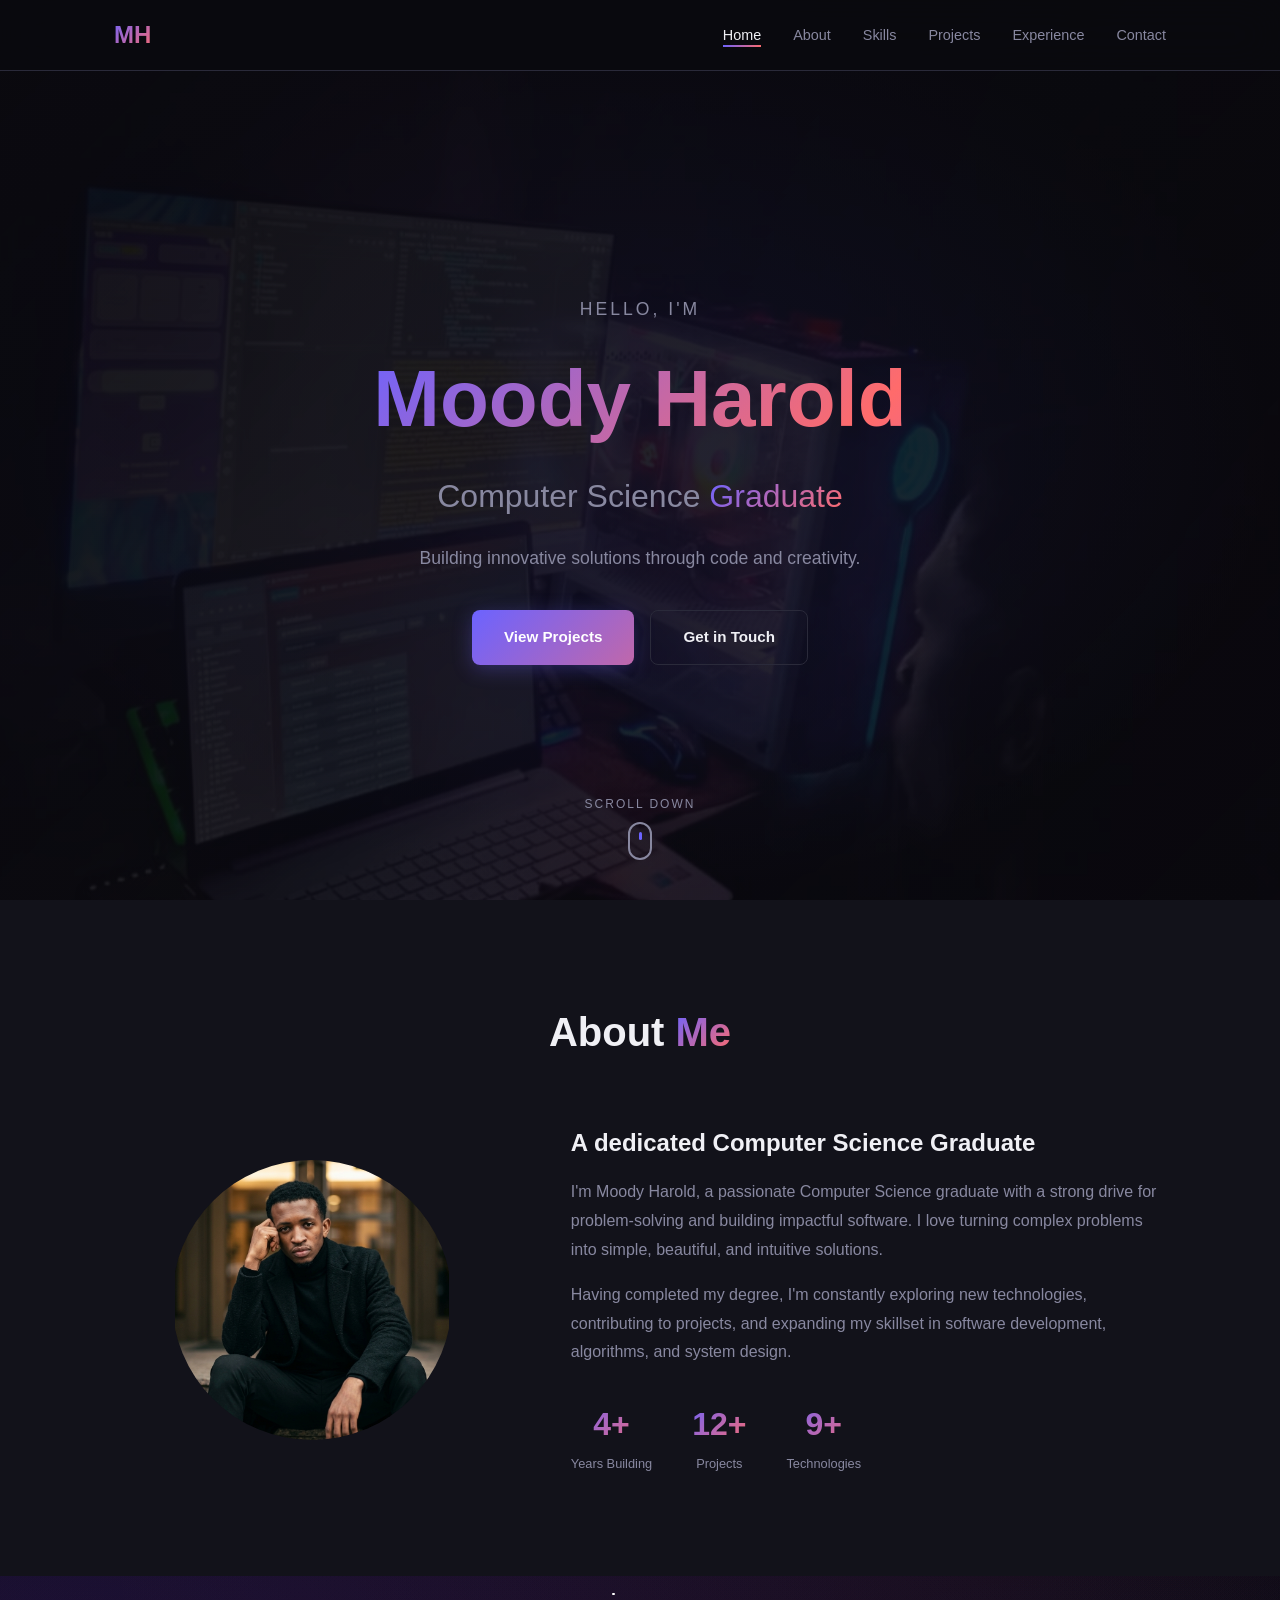
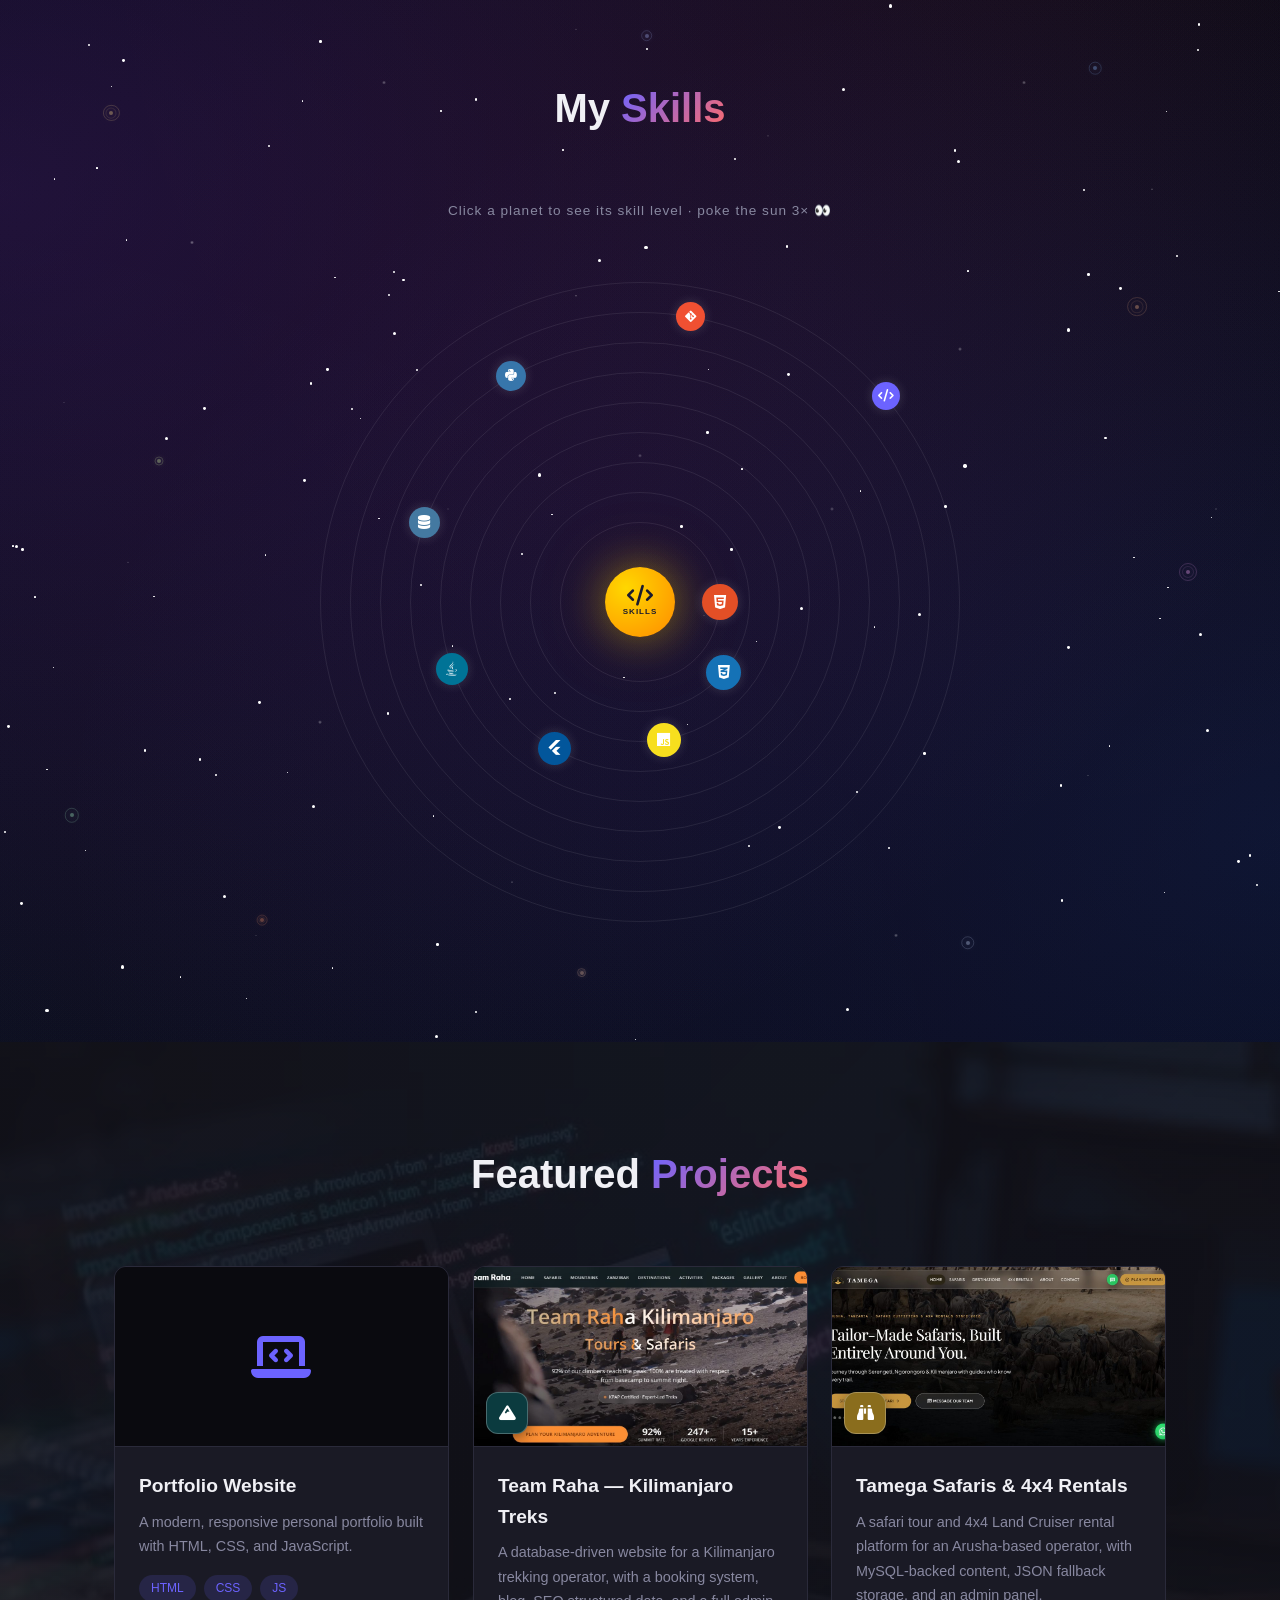
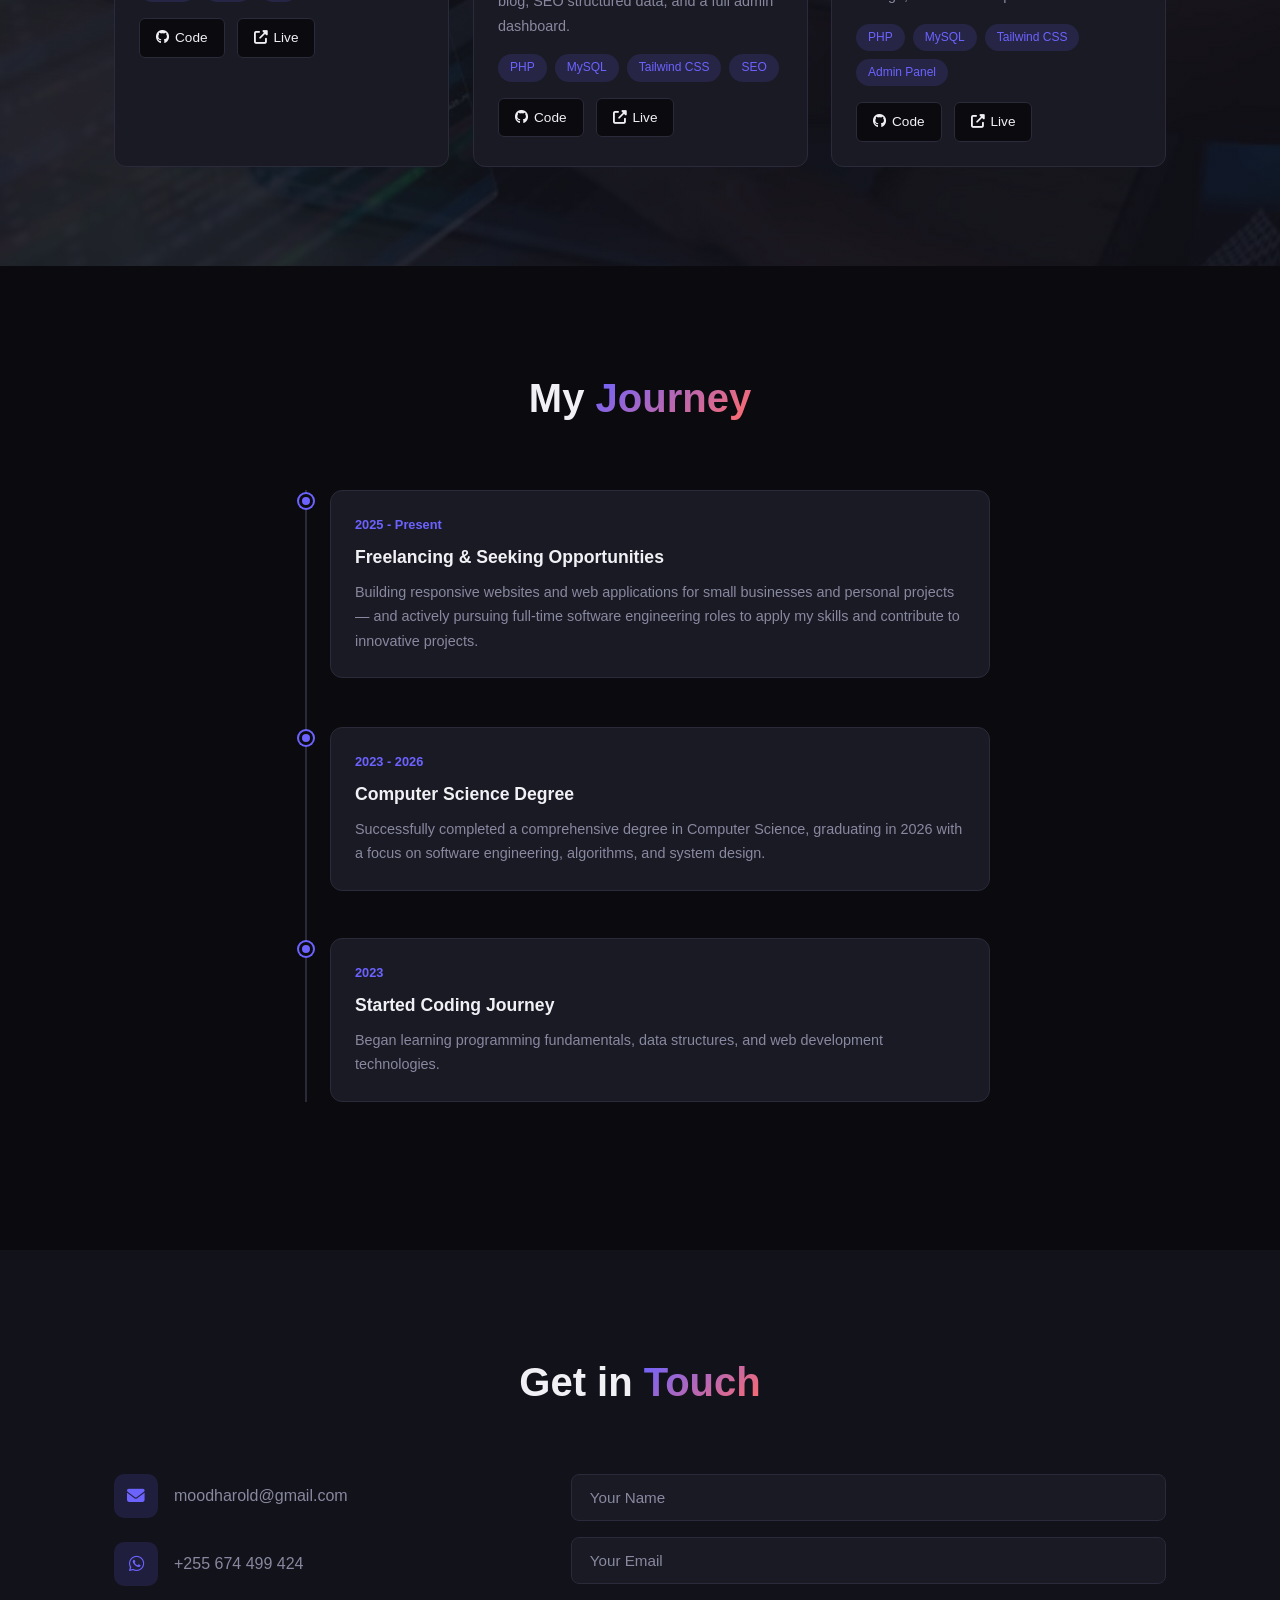
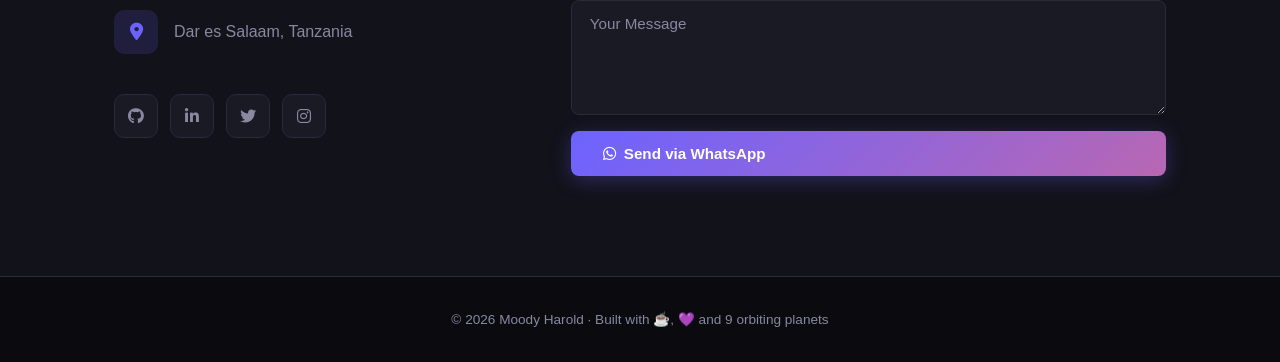
==== index.html @ 727063ff "Production hardening: 404 page, robots, sitemap, .nojekyll, head meta Adds a cosmic-themed 404 page " ====
<!DOCTYPE html>
<html lang="en">
<head>
  <meta charset="UTF-8">
  <meta name="viewport" content="width=device-width, initial-scale=1.0">
  <title>Moody Harold | Portfolio</title>
  <meta name="description" content="Portfolio of Moody Harold — Computer Science graduate building innovative solutions through code and creativity.">
  <link rel="canonical" href="https://moodyharold.github.io/my-portifolio-website/">
  <meta name="theme-color" content="#0a0a0f">
  <meta name="referrer" content="strict-origin-when-cross-origin">

  <!-- Open Graph / WhatsApp / LinkedIn / Telegram -->
  <meta property="og:type" content="website">
  <meta property="og:url" content="https://moodyharold.github.io/my-portifolio-website/">
  <meta property="og:title" content="Moody Harold | Portfolio">
  <meta property="og:description" content="Computer Science graduate building innovative solutions through code and creativity. Explore my projects, skills & journey.">
  <meta property="og:image" content="https://moodyharold.github.io/my-portifolio-website/og-image.jpg">
  <meta property="og:image:width" content="1200">
  <meta property="og:image:height" content="630">
  <meta property="og:image:alt" content="Moody Harold — Computer Science Graduate">

  <!-- Twitter / X -->
  <meta name="twitter:card" content="summary_large_image">
  <meta name="twitter:title" content="Moody Harold | Portfolio">
  <meta name="twitter:description" content="Computer Science graduate building innovative solutions through code and creativity.">
  <meta name="twitter:image" content="https://moodyharold.github.io/my-portifolio-website/og-image.jpg">

  <!-- Icons -->
  <link rel="icon" type="image/png" sizes="64x64" href="favicon.png">
  <link rel="apple-touch-icon" href="apple-touch-icon.png">

  <link rel="stylesheet" href="styles.css?v=5">
  <link rel="preconnect" href="https://cdnjs.cloudflare.com" crossorigin>
  <link rel="stylesheet" href="https://cdnjs.cloudflare.com/ajax/libs/font-awesome/6.5.0/css/all.min.css">
</head>
<body>

  <div class="scroll-progress" aria-hidden="true"></div>

  <nav class="navbar">
    <div class="nav-container">
      <a href="#hero" class="nav-logo">MH</a>
      <ul class="nav-links">
        <li><a href="#hero">Home</a></li>
        <li><a href="#about">About</a></li>
        <li><a href="#skills">Skills</a></li>
        <li><a href="#projects">Projects</a></li>
        <li><a href="#experience">Experience</a></li>
        <li><a href="#contact">Contact</a></li>
      </ul>
      <div class="hamburger">
        <span></span><span></span><span></span>
      </div>
    </div>
  </nav>

  <section id="hero">
    <div class="hero-bg" aria-hidden="true"></div>
    <div class="hero-content">
      <p class="hero-greeting">Hello, I'm</p>
      <h1 class="hero-name">Moody Harold</h1>
      <h2 class="hero-title">Computer Science <span class="highlight">Graduate</span></h2>
      <p class="hero-desc">Building innovative solutions through code and creativity.</p>
      <div class="hero-buttons">
        <a href="#projects" class="btn btn-primary">View Projects</a>
        <a href="#contact" class="btn btn-outline">Get in Touch</a>
      </div>
    </div>
    <div class="scroll-indicator">
      <span>Scroll Down</span>
      <div class="mouse"><div class="wheel"></div></div>
    </div>
  </section>

  <section id="about">
    <div class="container">
      <h2 class="section-title">About <span class="highlight">Me</span></h2>
      <div class="about-content reveal">
        <div class="about-image">
          <div class="image-placeholder" style="background: url('1777021619877.png') center center / cover no-repeat;">
          </div>
        </div>
        <div class="about-text">
          <h3>A dedicated Computer Science Graduate</h3>
          <p>I'm Moody Harold, a passionate Computer Science graduate with a strong drive for problem-solving and building impactful software. I love turning complex problems into simple, beautiful, and intuitive solutions.</p>
          <p>Having completed my degree, I'm constantly exploring new technologies, contributing to projects, and expanding my skillset in software development, algorithms, and system design.</p>
          <div class="about-stats">
            <div class="stat">
              <span class="stat-number" data-target="4">0</span>
              <span class="stat-label">Years Building</span>
            </div>
            <div class="stat">
              <span class="stat-number" data-target="12">0</span>
              <span class="stat-label">Projects</span>
            </div>
            <div class="stat">
              <span class="stat-number" data-target="9">0</span>
              <span class="stat-label">Technologies</span>
            </div>
          </div>
        </div>
      </div>
    </div>
  </section>

  <section id="skills">
    <div class="container">
      <h2 class="section-title">My <span class="highlight">Skills</span></h2>
      <p class="skills-hint">Click a planet to see its skill level · poke the sun 3&times; 👀</p>
      <div class="solar-system" id="solarSystem">
        <div class="sun">
          <i class="fas fa-code"></i>
          <span>Skills</span>
        </div>

        <div class="orbit-ring" style="--r:80px"></div>
        <div class="orbit-ring" style="--r:110px"></div>
        <div class="orbit-ring" style="--r:140px"></div>
        <div class="orbit-ring" style="--r:170px"></div>
        <div class="orbit-ring" style="--r:200px"></div>
        <div class="orbit-ring" style="--r:230px"></div>
        <div class="orbit-ring" style="--r:260px"></div>
        <div class="orbit-ring" style="--r:290px"></div>
        <div class="orbit-ring" style="--r:320px"></div>
      </div>
    </div>
  </section>

  <div class="skill-popup-overlay" id="skillPopup">
    <div class="skill-popup-card">
      <button class="popup-close">&times;</button>
      <div class="popup-icon-wrapper">
        <i class="popup-icon" id="popupIcon"></i>
      </div>
      <h3 class="popup-title" id="popupTitle">Skill</h3>
      <div class="popup-bar-container">
        <div class="popup-bar-bg">
          <div class="popup-bar-fill" id="popupBarFill"></div>
        </div>
        <span class="popup-level" id="popupLevel">0%</span>
      </div>
      <p class="popup-desc" id="popupDesc"></p>
    </div>
  </div>

  <section id="projects">
    <div class="container">
      <h2 class="section-title">Featured <span class="highlight">Projects</span></h2>
      <div class="projects-grid">
        <div class="project-card reveal" style="--d:0s">
          <div class="project-image"><i class="fas fa-laptop-code"></i></div>
          <div class="project-info">
            <h3>Portfolio Website</h3>
            <p>A modern, responsive personal portfolio built with HTML, CSS, and JavaScript.</p>
            <div class="project-tags">
              <span>HTML</span><span>CSS</span><span>JS</span>
            </div>
            <div class="project-links">
              <a href="https://github.com/MoodyHarold/my-portifolio-website" target="_blank" rel="noopener noreferrer" class="btn-small"><i class="fab fa-github"></i> Code</a>
              <a href="https://moodyharold.github.io/my-portifolio-website/" target="_blank" rel="noopener noreferrer" class="btn-small"><i class="fas fa-external-link-alt"></i> Live</a>
            </div>
          </div>
        </div>
        <div class="project-card reveal" style="--d:.12s">
          <div class="project-image has-screenshot" style="background-image:url('teamraha-screenshot.jpg')">
            <span class="shot-badge" style="background:#0b3b3f"><i class="fas fa-mountain"></i></span>
          </div>
          <div class="project-info">
            <h3>Team Raha — Kilimanjaro Treks</h3>
            <p>A database-driven website for a Kilimanjaro trekking operator, with a booking system, blog, SEO structured data, and a full admin dashboard.</p>
            <div class="project-tags">
              <span>PHP</span><span>MySQL</span><span>Tailwind CSS</span><span>SEO</span>
            </div>
            <div class="project-links">
              <a href="#" class="btn-small ongoing-link"><i class="fab fa-github"></i> Code</a>
              <a href="#" class="btn-small ongoing-link"><i class="fas fa-external-link-alt"></i> Live</a>
            </div>
          </div>
        </div>
        <div class="project-card reveal" style="--d:.24s">
          <div class="project-image has-screenshot" style="background-image:url('tamega-screenshot.jpg')">
            <span class="shot-badge" style="background:#8a6d1d"><i class="fas fa-binoculars"></i></span>
          </div>
          <div class="project-info">
            <h3>Tamega Safaris &amp; 4x4 Rentals</h3>
            <p>A safari tour and 4x4 Land Cruiser rental platform for an Arusha-based operator, with MySQL-backed content, JSON fallback storage, and an admin panel.</p>
            <div class="project-tags">
              <span>PHP</span><span>MySQL</span><span>Tailwind CSS</span><span>Admin Panel</span>
            </div>
            <div class="project-links">
              <a href="#" class="btn-small ongoing-link"><i class="fab fa-github"></i> Code</a>
              <a href="#" class="btn-small ongoing-link"><i class="fas fa-external-link-alt"></i> Live</a>
            </div>
          </div>
        </div>
      </div>
    </div>
  </section>

  <section id="experience">
    <div class="container">
      <h2 class="section-title">My <span class="highlight">Journey</span></h2>
      <div class="timeline">
        <div class="timeline-item reveal" style="--d:0s">
          <div class="timeline-dot"></div>
          <div class="timeline-content">
            <span class="timeline-date">2025 - Present</span>
            <h3>Freelancing &amp; Seeking Opportunities</h3>
            <p>Building responsive websites and web applications for small businesses and personal projects — and actively pursuing full-time software engineering roles to apply my skills and contribute to innovative projects.</p>
          </div>
        </div>
        <div class="timeline-item reveal" style="--d:.15s">
          <div class="timeline-dot"></div>
          <div class="timeline-content">
            <span class="timeline-date">2023 - 2026</span>
            <h3>Computer Science Degree</h3>
            <p>Successfully completed a comprehensive degree in Computer Science, graduating in 2026 with a focus on software engineering, algorithms, and system design.</p>
          </div>
        </div>
        <div class="timeline-item reveal" style="--d:.3s">
          <div class="timeline-dot"></div>
          <div class="timeline-content">
            <span class="timeline-date">2023</span>
            <h3>Started Coding Journey</h3>
            <p>Began learning programming fundamentals, data structures, and web development technologies.</p>
          </div>
        </div>
      </div>
    </div>
  </section>

  <section id="contact">
    <div class="container">
      <h2 class="section-title">Get in <span class="highlight">Touch</span></h2>
      <div class="contact-content reveal">
        <div class="contact-info">
          <div class="contact-item">
            <i class="fas fa-envelope"></i>
            <p>moodharold@gmail.com</p>
          </div>
          <a class="contact-item contact-link" href="https://wa.me/255674499424" target="_blank" rel="noopener noreferrer">
            <i class="fab fa-whatsapp"></i>
            <p>+255 674 499 424</p>
          </a>
          <div class="contact-item">
            <i class="fas fa-map-marker-alt"></i>
            <p>Dar es Salaam, Tanzania</p>
          </div>
          <div class="social-links">
            <a href="https://github.com/MoodyHarold" target="_blank" rel="noopener noreferrer" class="social-link" aria-label="GitHub"><i class="fab fa-github"></i></a>
            <a href="#" class="social-link coming-soon" aria-label="LinkedIn (coming soon)"><i class="fab fa-linkedin-in"></i></a>
            <a href="#" class="social-link coming-soon" aria-label="Twitter (coming soon)"><i class="fab fa-twitter"></i></a>
            <a href="#" class="social-link coming-soon" aria-label="Instagram (coming soon)"><i class="fab fa-instagram"></i></a>
          </div>
        </div>
        <form class="contact-form" id="contactForm">
          <input type="text" id="cfName" placeholder="Your Name" required>
          <input type="email" id="cfEmail" placeholder="Your Email" required>
          <textarea rows="5" id="cfMessage" placeholder="Your Message" required></textarea>
          <button type="submit" class="btn btn-primary"><i class="fab fa-whatsapp"></i> Send via WhatsApp</button>
        </form>
      </div>
    </div>
  </section>

  <footer>
    <p>&copy; 2026 Moody Harold · Built with ☕, 💜 and 9 orbiting planets</p>
  </footer>

  <button class="rocket-top" id="rocketTop" aria-label="Back to top">🚀</button>
  <div class="toast" id="toast" role="status" aria-live="polite"></div>

  <script src="script.js?v=5"></script>
</body>
</html>
---- styles.css ----
/* ============================================================
   Moody Harold — Portfolio
   Dark cosmic theme · fluid solar system · staggered reveals
   ============================================================ */

* {
  margin: 0;
  padding: 0;
  box-sizing: border-box;
}

html {
  scroll-behavior: smooth;
}

:root {
  --bg-primary: #0a0a0f;
  --bg-secondary: #12121a;
  --bg-card: #1a1a25;
  --text-primary: #f0f0f5;
  --text-secondary: #8888a0;
  --accent: #6c63ff;
  --accent-hover: #5a52e0;
  --accent-glow: rgba(108, 99, 255, 0.15);
  --border: #2a2a3a;
  --gradient-1: linear-gradient(135deg, #6c63ff, #ff6b6b);
  --gradient-2: linear-gradient(135deg, #6c63ff, #a855f7);
  --ease-spring: cubic-bezier(0.34, 1.56, 0.64, 1);
  --ease-out: cubic-bezier(0.16, 1, 0.3, 1);
}

body {
  font-family: -apple-system, BlinkMacSystemFont, 'Segoe UI', Roboto, Oxygen, sans-serif;
  background: var(--bg-primary);
  color: var(--text-primary);
  line-height: 1.6;
  overflow-x: hidden;
}

.container {
  max-width: 1100px;
  margin: 0 auto;
  padding: 0 24px;
}

/* ---------- Scroll progress bar ---------- */
.scroll-progress {
  position: fixed;
  top: 0;
  left: 0;
  height: 3px;
  width: 100%;
  background: var(--gradient-1);
  transform-origin: 0 50%;
  transform: scaleX(0);
  z-index: 1100;
  pointer-events: none;
}

/* ---------- Selection ---------- */
::selection {
  background: var(--accent);
  color: #fff;
}

/* ---------- Scrollbar ---------- */
::-webkit-scrollbar {
  width: 10px;
}
::-webkit-scrollbar-track {
  background: var(--bg-primary);
}
::-webkit-scrollbar-thumb {
  background: var(--border);
  border-radius: 5px;
}
::-webkit-scrollbar-thumb:hover {
  background: var(--accent);
}

/* ---------- Navbar ---------- */
.navbar {
  position: fixed;
  top: 0;
  width: 100%;
  z-index: 1000;
  background: rgba(10, 10, 15, 0.85);
  backdrop-filter: blur(20px);
  -webkit-backdrop-filter: blur(20px);
  border-bottom: 1px solid var(--border);
  transition: transform 0.3s ease;
}

.navbar.hidden {
  transform: translateY(-100%);
}

.nav-container {
  max-width: 1100px;
  margin: 0 auto;
  padding: 16px 24px;
  display: flex;
  justify-content: space-between;
  align-items: center;
}

.nav-logo {
  font-size: 1.5rem;
  font-weight: 800;
  background: var(--gradient-1);
  -webkit-background-clip: text;
  background-clip: text;
  -webkit-text-fill-color: transparent;
  text-decoration: none;
  transition: transform 0.3s var(--ease-spring);
}

.nav-logo:hover {
  transform: rotate(-6deg) scale(1.1);
}

.nav-links {
  display: flex;
  list-style: none;
  gap: 32px;
}

.nav-links a {
  text-decoration: none;
  color: var(--text-secondary);
  font-size: 0.9rem;
  font-weight: 500;
  transition: color 0.3s;
  position: relative;
}

.nav-links a::after {
  content: '';
  position: absolute;
  bottom: -4px;
  left: 0;
  width: 0;
  height: 2px;
  background: var(--gradient-1);
  transition: width 0.3s var(--ease-out);
}

.nav-links a:hover,
.nav-links a.active {
  color: var(--text-primary);
}

.nav-links a:hover::after,
.nav-links a.active::after {
  width: 100%;
}

.hamburger {
  display: none;
  flex-direction: column;
  gap: 5px;
  cursor: pointer;
  padding: 4px;
}

.hamburger span {
  width: 24px;
  height: 2px;
  background: var(--text-primary);
  transition: all 0.3s;
}

.hamburger.active span:nth-child(1) {
  transform: rotate(45deg) translate(5px, 5px);
}

.hamburger.active span:nth-child(2) {
  opacity: 0;
}

.hamburger.active span:nth-child(3) {
  transform: rotate(-45deg) translate(5px, -5px);
}

/* ---------- Hero ---------- */
#hero {
  min-height: 100vh;
  display: flex;
  flex-direction: column;
  justify-content: center;
  align-items: center;
  text-align: center;
  padding: 120px 24px 60px;
  position: relative;
  overflow: hidden;
}

.hero-bg {
  position: absolute;
  inset: 0;
  background: url('IMG-20260719-WA0000.jpg') center center / cover no-repeat;
  opacity: 0.25;
  z-index: 0;
  will-change: transform;
}

#hero::before {
  content: '';
  position: absolute;
  inset: 0;
  background:
    linear-gradient(135deg, rgba(10, 10, 15, 0.85), rgba(10, 10, 15, 0.4)),
    radial-gradient(ellipse at center, var(--accent-glow) 0%, transparent 70%);
  z-index: 1;
}

.hero-content {
  position: relative;
  z-index: 2;
}

.hero-greeting {
  font-size: 1.1rem;
  color: var(--text-secondary);
  margin-bottom: 12px;
  letter-spacing: 3px;
  text-transform: uppercase;
  animation: fadeInUp 0.8s var(--ease-out) both;
}

.hero-name {
  font-size: clamp(2.5rem, 7vw, 5rem);
  font-weight: 800;
  margin-bottom: 8px;
  background: linear-gradient(135deg, #6c63ff, #ff6b6b, #a855f7, #6c63ff);
  background-size: 300% 100%;
  -webkit-background-clip: text;
  background-clip: text;
  -webkit-text-fill-color: transparent;
  animation:
    fadeInUp 0.8s var(--ease-out) 0.1s both,
    gradientShift 6s ease-in-out infinite;
}

.hero-title {
  font-size: clamp(1.2rem, 3vw, 2rem);
  font-weight: 400;
  color: var(--text-secondary);
  margin-bottom: 20px;
  animation: fadeInUp 0.8s var(--ease-out) 0.2s both;
}

.highlight {
  background: var(--gradient-1);
  -webkit-background-clip: text;
  background-clip: text;
  -webkit-text-fill-color: transparent;
}

.hero-desc {
  font-size: 1.1rem;
  color: var(--text-secondary);
  max-width: 500px;
  margin: 0 auto 36px;
  line-height: 1.8;
  animation: fadeInUp 0.8s var(--ease-out) 0.3s both;
}

.hero-buttons {
  display: flex;
  gap: 16px;
  justify-content: center;
  flex-wrap: wrap;
  animation: fadeInUp 0.8s var(--ease-out) 0.4s both;
}

.btn {
  padding: 14px 32px;
  border-radius: 8px;
  text-decoration: none;
  font-weight: 600;
  font-size: 0.95rem;
  transition: all 0.3s var(--ease-out);
  cursor: pointer;
  border: none;
  display: inline-flex;
  align-items: center;
  gap: 8px;
}

.btn-primary {
  background: var(--gradient-1);
  background-size: 200% 100%;
  color: #fff;
  box-shadow: 0 4px 20px rgba(108, 99, 255, 0.3);
}

.btn-primary:hover {
  transform: translateY(-2px) scale(1.03);
  box-shadow: 0 8px 30px rgba(108, 99, 255, 0.45);
  background-position: 100% 0;
}

.btn-outline {
  background: transparent;
  color: var(--text-primary);
  border: 1px solid var(--border);
}

.btn-outline:hover {
  border-color: var(--accent);
  background: var(--accent-glow);
  transform: translateY(-2px) scale(1.03);
}

.btn-primary:active,
.btn-outline:active {
  transform: translateY(0) scale(0.97);
}

.scroll-indicator {
  position: absolute;
  bottom: 40px;
  display: flex;
  flex-direction: column;
  align-items: center;
  gap: 8px;
  color: var(--text-secondary);
  font-size: 0.75rem;
  letter-spacing: 2px;
  text-transform: uppercase;
  z-index: 2;
  animation: fadeInUp 0.8s var(--ease-out) 0.6s both;
}

.mouse {
  width: 24px;
  height: 38px;
  border: 2px solid var(--text-secondary);
  border-radius: 12px;
  display: flex;
  justify-content: center;
}

.wheel {
  width: 3px;
  height: 8px;
  background: var(--accent);
  border-radius: 2px;
  margin-top: 8px;
  animation: scrollWheel 1.5s ease-in-out infinite;
}

@keyframes scrollWheel {
  0% { transform: translateY(0); opacity: 1; }
  100% { transform: translateY(12px); opacity: 0; }
}

/* ---------- Section titles ---------- */
.section-title {
  font-size: clamp(1.8rem, 4vw, 2.5rem);
  text-align: center;
  margin-bottom: 60px;
  font-weight: 700;
}

/* ---------- Reveal system ---------- */
.reveal {
  opacity: 0;
  transform: translateY(40px);
  transition:
    opacity 0.7s var(--ease-out),
    transform 0.7s var(--ease-out);
  transition-delay: var(--d, 0s);
  will-change: opacity, transform;
}

.reveal.visible {
  opacity: 1;
  transform: translateY(0);
}

/* ---------- About ---------- */
#about {
  padding: 100px 0;
  background: var(--bg-secondary);
  position: relative;
  overflow: hidden;
}

.about-content {
  display: grid;
  grid-template-columns: 1fr 1.5fr;
  gap: 60px;
  align-items: center;
}

.about-image {
  display: flex;
  justify-content: center;
}

.image-placeholder {
  width: 280px;
  height: 280px;
  border-radius: 50%;
  border: 3px solid transparent;
  background:
    linear-gradient(var(--bg-secondary), var(--bg-secondary)) padding-box,
    var(--gradient-1) border-box;
  display: flex;
  align-items: center;
  justify-content: center;
  font-size: 4rem;
  color: var(--accent);
  position: relative;
  overflow: hidden;
  transition: transform 0.4s var(--ease-spring), box-shadow 0.4s;
  animation: floaty 5s ease-in-out infinite;
}

.image-placeholder:hover {
  transform: scale(1.05) rotate(2deg);
  box-shadow: 0 0 50px rgba(108, 99, 255, 0.3);
}

.image-placeholder::before {
  content: '';
  position: absolute;
  inset: -3px;
  border-radius: 50%;
  background: var(--gradient-1);
  z-index: -1;
  opacity: 0.5;
}

@keyframes floaty {
  0%, 100% { transform: translateY(0); }
  50% { transform: translateY(-10px); }
}

.about-text h3 {
  font-size: 1.5rem;
  margin-bottom: 16px;
}

.about-text p {
  color: var(--text-secondary);
  margin-bottom: 16px;
  line-height: 1.8;
}

.about-stats {
  display: flex;
  gap: 40px;
  margin-top: 32px;
}

.stat {
  text-align: center;
  cursor: default;
  transition: transform 0.3s var(--ease-spring);
}

.stat:hover {
  transform: scale(1.12);
}

.stat-number {
  font-size: 2rem;
  font-weight: 800;
  background: var(--gradient-1);
  -webkit-background-clip: text;
  background-clip: text;
  -webkit-text-fill-color: transparent;
  display: block;
}

.stat-label {
  font-size: 0.8rem;
  color: var(--text-secondary);
  margin-top: 4px;
}

/* ---------- Skills / solar system ---------- */
#skills {
  padding: 100px 0;
  overflow: hidden;
  position: relative;
}

#skills::before {
  content: '';
  position: absolute;
  inset: -50%;
  background:
    radial-gradient(ellipse at 25% 35%, rgba(120, 60, 200, 0.2) 0%, transparent 50%),
    radial-gradient(ellipse at 75% 65%, rgba(40, 100, 220, 0.15) 0%, transparent 45%),
    radial-gradient(ellipse at 50% 50%, rgba(180, 50, 150, 0.08) 0%, transparent 55%),
    radial-gradient(ellipse at 65% 20%, rgba(200, 100, 50, 0.06) 0%, transparent 40%),
    radial-gradient(ellipse at 15% 80%, rgba(60, 180, 200, 0.06) 0%, transparent 40%),
    radial-gradient(ellipse at 50% 50%, rgba(5, 5, 15, 1) 0%, rgba(10, 10, 25, 1) 100%);
  z-index: 0;
  animation: galaxyDrift 40s ease-in-out infinite alternate;
}

@keyframes galaxyDrift {
  0% { transform: translate(0, 0) rotate(0deg); }
  100% { transform: translate(5%, 3%) rotate(3deg); }
}

#skills::after {
  content: '';
  position: absolute;
  inset: 0;
  background:
    radial-gradient(2px 2px at 15% 25%, rgba(255,255,255,0.6), transparent),
    radial-gradient(2px 2px at 30% 10%, rgba(255,255,255,0.5), transparent),
    radial-gradient(1px 1px at 45% 30%, rgba(255,255,255,0.7), transparent),
    radial-gradient(1px 1px at 60% 15%, rgba(255,255,255,0.4), transparent),
    radial-gradient(2px 2px at 75% 35%, rgba(255,255,255,0.5), transparent),
    radial-gradient(1px 1px at 90% 20%, rgba(255,255,255,0.6), transparent),
    radial-gradient(1px 1px at 10% 55%, rgba(255,255,255,0.4), transparent),
    radial-gradient(2px 2px at 25% 70%, rgba(255,255,255,0.5), transparent),
    radial-gradient(1px 1px at 40% 85%, rgba(255,255,255,0.6), transparent),
    radial-gradient(1px 1px at 55% 60%, rgba(255,255,255,0.3), transparent),
    radial-gradient(2px 2px at 70% 90%, rgba(255,255,255,0.5), transparent),
    radial-gradient(1px 1px at 85% 75%, rgba(255,255,255,0.4), transparent),
    radial-gradient(1px 1px at 5% 40%, rgba(255,255,255,0.3), transparent),
    radial-gradient(2px 2px at 50% 45%, rgba(255,255,255,0.4), transparent),
    radial-gradient(1px 1px at 95% 50%, rgba(255,255,255,0.5), transparent),
    radial-gradient(1px 1px at 35% 50%, rgba(255,255,255,0.3), transparent),
    radial-gradient(2px 2px at 65% 50%, rgba(255,255,255,0.4), transparent),
    radial-gradient(1px 1px at 20% 90%, rgba(255,255,255,0.3), transparent),
    radial-gradient(2px 2px at 80% 10%, rgba(255,255,255,0.5), transparent),
    radial-gradient(1px 1px at 45% 5%, rgba(255,255,255,0.4), transparent);
  z-index: 0;
  opacity: 0.7;
}

#skills .container {
  position: relative;
  z-index: 1;
}

.stars {
  position: absolute;
  inset: 0;
  z-index: 0;
  overflow: hidden;
  pointer-events: none;
}

.star {
  position: absolute;
  width: 2px;
  height: 2px;
  background: #fff;
  border-radius: 50%;
  animation: twinkle var(--duration) ease-in-out infinite;
}

@keyframes twinkle {
  0%, 100% { opacity: 0.2; transform: scale(1); }
  50% { opacity: 1; transform: scale(1.5); }
}

.distant-system {
  position: absolute;
  pointer-events: none;
  opacity: 0.35;
}

.distant-system .ds-sun {
  position: absolute;
  top: 50%;
  left: 50%;
  width: 4px;
  height: 4px;
  border-radius: 50%;
  transform: translate(-50%, -50%);
}

.distant-system .ds-ring {
  position: absolute;
  top: 50%;
  left: 50%;
  border-radius: 50%;
  border: 1px solid;
  transform: translate(-50%, -50%);
  opacity: 0.5;
}

.distant-system .ds-ring-2 {
  position: absolute;
  top: 50%;
  left: 50%;
  border-radius: 50%;
  border: 1px solid;
  transform: translate(-50%, -50%) rotate(45deg);
  opacity: 0.3;
}

.skills-hint {
  text-align: center;
  color: var(--text-secondary);
  font-size: 0.85rem;
  margin-bottom: 40px;
  letter-spacing: 1px;
}

/* Fluid solar system: scales down uniformly on small screens */
.solar-system {
  position: relative;
  width: min(680px, 100%);
  aspect-ratio: 1;
  margin: 0 auto;
  overflow: visible;
  touch-action: manipulation;
}

.orbit-ring {
  position: absolute;
  top: 50%;
  left: 50%;
  width: calc(var(--r) * 2 * var(--orbit-scale, 1));
  height: calc(var(--r) * 2 * var(--orbit-scale, 1));
  border: 1px solid rgba(255, 255, 255, 0.08);
  border-radius: 50%;
  transform: translate(-50%, -50%);
  pointer-events: none;
}

.sun {
  position: absolute;
  top: 50%;
  left: 50%;
  width: 70px;
  height: 70px;
  margin-left: -35px;
  margin-top: -35px;
  border-radius: 50%;
  background: radial-gradient(circle at 30% 30%, #ffd700, #ff8c00);
  box-shadow: 0 0 40px rgba(255, 215, 0, 0.4), 0 0 80px rgba(255, 140, 0, 0.2);
  display: flex;
  flex-direction: column;
  align-items: center;
  justify-content: center;
  z-index: 20;
  animation: sunPulse 3s ease-in-out infinite;
  cursor: pointer;
  user-select: none;
  -webkit-tap-highlight-color: transparent;
}

.sun:active {
  transform: scale(0.92);
}

.sun i {
  font-size: 1.3rem;
  color: #1a1a2e;
}

.sun span {
  font-size: 0.5rem;
  color: #1a1a2e;
  font-weight: 700;
  text-transform: uppercase;
  letter-spacing: 1px;
}

@keyframes sunPulse {
  0%, 100% { box-shadow: 0 0 40px rgba(255, 215, 0, 0.4), 0 0 80px rgba(255, 140, 0, 0.2); }
  50% { box-shadow: 0 0 60px rgba(255, 215, 0, 0.6), 0 0 120px rgba(255, 140, 0, 0.3); }
}

/* Supernova easter egg */
.sun.supernova {
  animation: supernova 0.9s var(--ease-out);
}

@keyframes supernova {
  0% { transform: scale(1); }
  30% { transform: scale(1.6); filter: brightness(2); }
  100% { transform: scale(1); filter: brightness(1); }
}

.shockwave {
  position: absolute;
  top: 50%;
  left: 50%;
  width: 70px;
  height: 70px;
  margin: -35px 0 0 -35px;
  border-radius: 50%;
  border: 3px solid rgba(255, 215, 0, 0.9);
  pointer-events: none;
  animation: shockwave 1s var(--ease-out) forwards;
}

@keyframes shockwave {
  from { transform: scale(1); opacity: 1; }
  to { transform: scale(10); opacity: 0; }
}

.planet {
  position: absolute;
  border-radius: 50%;
  display: flex;
  align-items: center;
  justify-content: center;
  cursor: pointer;
  transition: transform 0.3s var(--ease-spring), box-shadow 0.3s;
  z-index: 10;
  box-shadow: 0 0 12px rgba(255, 255, 255, 0.15);
  margin-left: -18px;
  margin-top: -18px;
  user-select: none;
  -webkit-tap-highlight-color: transparent;
}

.planet i {
  font-size: 0.9rem;
  color: #fff;
  pointer-events: none;
}

.planet:hover {
  transform: scale(1.4);
  z-index: 30;
  box-shadow: 0 0 30px rgba(255, 255, 255, 0.35);
}

.planet:focus-visible {
  outline: 3px solid #fff;
  outline-offset: 3px;
  z-index: 30;
}

/* Wobble on click */
.planet.wobble {
  animation: wobble 0.5s var(--ease-spring);
}

@keyframes wobble {
  0% { transform: scale(1.3) rotate(0deg); }
  25% { transform: scale(1.45) rotate(8deg); }
  50% { transform: scale(1.35) rotate(-8deg); }
  75% { transform: scale(1.4) rotate(4deg); }
  100% { transform: scale(1.3) rotate(0deg); }
}

/* ---------- Skill popup ---------- */
.skill-popup-overlay {
  display: none;
  position: fixed;
  inset: 0;
  background: rgba(0, 0, 0, 0.7);
  backdrop-filter: blur(6px);
  -webkit-backdrop-filter: blur(6px);
  z-index: 2000;
  align-items: center;
  justify-content: center;
}

.skill-popup-overlay.active {
  display: flex;
  animation: overlayIn 0.25s ease;
}

@keyframes overlayIn {
  from { opacity: 0; }
  to { opacity: 1; }
}

.skill-popup-card {
  background: var(--bg-card);
  border: 1px solid var(--border);
  border-radius: 20px;
  padding: 40px;
  width: 320px;
  text-align: center;
  position: relative;
  animation: popIn 0.4s var(--ease-spring);
}

@keyframes popIn {
  from { transform: scale(0.7) translateY(20px); opacity: 0; }
  to { transform: scale(1) translateY(0); opacity: 1; }
}

.popup-close {
  position: absolute;
  top: 12px;
  right: 16px;
  background: none;
  border: none;
  color: var(--text-secondary);
  font-size: 1.5rem;
  cursor: pointer;
  transition: color 0.3s, transform 0.3s;
}

.popup-close:hover {
  color: var(--text-primary);
  transform: rotate(90deg);
}

.popup-icon-wrapper {
  width: 64px;
  height: 64px;
  border-radius: 50%;
  display: flex;
  align-items: center;
  justify-content: center;
  margin: 0 auto 16px;
  font-size: 2rem;
  color: #fff;
  background: var(--popup-color, var(--accent));
  box-shadow: 0 0 30px var(--popup-color, var(--accent));
}

.popup-title {
  font-size: 1.3rem;
  margin-bottom: 20px;
}

.popup-bar-container {
  display: flex;
  align-items: center;
  gap: 12px;
  margin-bottom: 8px;
}

.popup-bar-bg {
  flex: 1;
  height: 10px;
  background: var(--border);
  border-radius: 5px;
  overflow: hidden;
}

.popup-bar-fill {
  height: 100%;
  width: 0;
  border-radius: 5px;
  transition: width 0.8s var(--ease-out);
}

.popup-level {
  font-size: 1.1rem;
  font-weight: 700;
  color: var(--accent);
  min-width: 40px;
}

.popup-desc {
  color: var(--text-secondary);
  font-size: 0.85rem;
  margin-top: 12px;
  line-height: 1.6;
}

/* ---------- Projects ---------- */
#projects {
  padding: 100px 0;
  background: linear-gradient(135deg, rgba(18, 18, 26, 0.92), rgba(18, 18, 26, 0.85)), url('projects.jpg') center center / cover no-repeat;
}

.projects-grid {
  display: grid;
  grid-template-columns: repeat(auto-fill, minmax(300px, 1fr));
  gap: 24px;
}

.project-card {
  background: var(--bg-card);
  border: 1px solid var(--border);
  border-radius: 12px;
  overflow: hidden;
  transition: box-shadow 0.4s ease;
  transform-style: preserve-3d;
  will-change: transform;
}

.project-card:hover {
  box-shadow: 0 20px 50px rgba(108, 99, 255, 0.25);
  border-color: var(--accent);
}

.project-image {
  height: 180px;
  background: var(--bg-primary);
  display: flex;
  align-items: center;
  justify-content: center;
  font-size: 3rem;
  color: var(--accent);
  border-bottom: 1px solid var(--border);
  position: relative;
  overflow: hidden;
}

.project-image i {
  transition: transform 0.4s var(--ease-spring);
}

.project-card:hover .project-image i {
  transform: scale(1.25) rotate(-6deg);
}

/* Real-screenshot variant */
.project-image.has-screenshot {
  background-size: cover;
  background-position: top center;
  background-repeat: no-repeat;
}

/* Zoom the screenshot slightly on card hover */
.project-card:hover .project-image.has-screenshot {
  background-size: 108%;
}

/* Small icon badge overlaid on the screenshot */
.shot-badge {
  position: absolute;
  bottom: 12px;
  left: 12px;
  width: 42px;
  height: 42px;
  border-radius: 12px;
  display: flex;
  align-items: center;
  justify-content: center;
  color: #fff;
  font-size: 1.05rem;
  box-shadow: 0 4px 14px rgba(0, 0, 0, 0.45);
  border: 1px solid rgba(255, 255, 255, 0.25);
  transition: transform 0.3s var(--ease-spring);
}

.project-card:hover .shot-badge {
  transform: scale(1.12) rotate(-6deg);
}

/* Shine sweep only applies to non-screenshot images */
.project-image:not(.has-screenshot)::after {
  content: '';
  position: absolute;
  inset: 0;
  background: linear-gradient(105deg, transparent 40%, rgba(255, 255, 255, 0.08) 50%, transparent 60%);
  transform: translateX(-100%);
  transition: transform 0.7s ease;
  pointer-events: none;
}

.project-card:hover .project-image:not(.has-screenshot)::after {
  transform: translateX(100%);
}

.project-info {
  padding: 24px;
}

.project-info h3 {
  font-size: 1.2rem;
  margin-bottom: 8px;
}

.project-info p {
  color: var(--text-secondary);
  font-size: 0.9rem;
  margin-bottom: 16px;
  line-height: 1.7;
}

.project-tags {
  display: flex;
  gap: 8px;
  flex-wrap: wrap;
  margin-bottom: 16px;
}

.project-tags span {
  padding: 4px 12px;
  background: var(--accent-glow);
  color: var(--accent);
  border-radius: 20px;
  font-size: 0.75rem;
  font-weight: 500;
  transition: transform 0.2s var(--ease-spring);
}

.project-tags span:hover {
  transform: scale(1.15) rotate(-2deg);
}

.project-links {
  display: flex;
  gap: 12px;
}

.btn-small {
  padding: 8px 16px;
  border-radius: 6px;
  text-decoration: none;
  font-size: 0.85rem;
  font-weight: 500;
  color: var(--text-primary);
  background: var(--bg-primary);
  border: 1px solid var(--border);
  transition: all 0.3s;
  display: inline-flex;
  align-items: center;
  gap: 6px;
}

.btn-small:hover {
  border-color: var(--accent);
  background: var(--accent-glow);
  transform: translateY(-2px);
}

/* ---------- Experience timeline ---------- */
#experience {
  padding: 100px 0;
}

.timeline {
  position: relative;
  max-width: 700px;
  margin: 0 auto;
  padding-left: 40px;
}

.timeline::before {
  content: '';
  position: absolute;
  left: 15px;
  top: 0;
  bottom: 0;
  width: 2px;
  background: var(--border);
}

.timeline-item {
  position: relative;
  margin-bottom: 48px;
}

.timeline-dot {
  position: absolute;
  left: -31px;
  top: 4px;
  width: 14px;
  height: 14px;
  background: var(--accent);
  border-radius: 50%;
  border: 3px solid var(--bg-primary);
  box-shadow: 0 0 0 2px var(--accent);
  animation: dotPulse 2.5s ease-in-out infinite;
}

@keyframes dotPulse {
  0%, 100% { box-shadow: 0 0 0 2px var(--accent), 0 0 0 6px transparent; }
  50% { box-shadow: 0 0 0 2px var(--accent), 0 0 0 10px rgba(108, 99, 255, 0.15); }
}

.timeline-content {
  background: var(--bg-card);
  border: 1px solid var(--border);
  border-radius: 12px;
  padding: 24px;
  transition: transform 0.3s var(--ease-out), border-color 0.3s, box-shadow 0.3s;
}

.timeline-content:hover {
  transform: translateX(6px);
  border-color: var(--accent);
  box-shadow: -6px 0 24px rgba(108, 99, 255, 0.12);
}

.timeline-date {
  font-size: 0.8rem;
  color: var(--accent);
  font-weight: 600;
  margin-bottom: 8px;
  display: block;
}

.timeline-content h3 {
  font-size: 1.1rem;
  margin-bottom: 8px;
}

.timeline-content p {
  color: var(--text-secondary);
  font-size: 0.9rem;
  line-height: 1.7;
}

/* ---------- Contact ---------- */
#contact {
  padding: 100px 0;
  background: var(--bg-secondary);
}

.contact-content {
  display: grid;
  grid-template-columns: 1fr 1.5fr;
  gap: 60px;
}

.contact-info {
  display: flex;
  flex-direction: column;
  gap: 24px;
}

.contact-item {
  display: flex;
  align-items: center;
  gap: 16px;
}

.contact-item i {
  width: 44px;
  height: 44px;
  display: flex;
  align-items: center;
  justify-content: center;
  background: var(--accent-glow);
  color: var(--accent);
  border-radius: 10px;
  font-size: 1.1rem;
  transition: transform 0.3s var(--ease-spring), background 0.3s;
}

.contact-item:hover i {
  transform: scale(1.15) rotate(-8deg);
  background: rgba(108, 99, 255, 0.3);
}

.contact-item p {
  color: var(--text-secondary);
}

a.contact-link {
  text-decoration: none;
}

a.contact-link:hover p {
  color: #25d366;
}

a.contact-link:hover i {
  background: rgba(37, 211, 102, 0.15);
  color: #25d366;
}

.social-links {
  display: flex;
  gap: 12px;
  margin-top: 16px;
}

.social-link {
  width: 44px;
  height: 44px;
  display: flex;
  align-items: center;
  justify-content: center;
  background: var(--bg-card);
  border: 1px solid var(--border);
  border-radius: 10px;
  color: var(--text-secondary);
  text-decoration: none;
  transition: all 0.3s var(--ease-spring);
}

.social-link:hover {
  border-color: var(--accent);
  color: var(--accent);
  transform: translateY(-4px) rotate(-6deg);
  box-shadow: 0 8px 20px rgba(108, 99, 255, 0.25);
}

.contact-form {
  display: flex;
  flex-direction: column;
  gap: 16px;
}

.contact-form input,
.contact-form textarea {
  padding: 14px 18px;
  border-radius: 8px;
  border: 1px solid var(--border);
  background: var(--bg-card);
  color: var(--text-primary);
  font-size: 0.95rem;
  font-family: inherit;
  transition: border 0.3s, box-shadow 0.3s, transform 0.3s;
  outline: none;
}

.contact-form input:focus,
.contact-form textarea:focus {
  border-color: var(--accent);
  box-shadow: 0 0 0 3px var(--accent-glow);
  transform: translateY(-2px);
}

.contact-form input::placeholder,
.contact-form textarea::placeholder {
  color: var(--text-secondary);
}

/* ---------- Footer ---------- */
footer {
  padding: 32px 24px;
  text-align: center;
  border-top: 1px solid var(--border);
  color: var(--text-secondary);
  font-size: 0.85rem;
}

/* ---------- Rocket back-to-top ---------- */
.rocket-top {
  position: fixed;
  bottom: 28px;
  right: 28px;
  width: 52px;
  height: 52px;
  border-radius: 50%;
  border: 1px solid var(--border);
  background: var(--bg-card);
  font-size: 1.4rem;
  cursor: pointer;
  z-index: 1500;
  opacity: 0;
  visibility: hidden;
  transform: translateY(20px);
  transition: all 0.4s var(--ease-out);
}

.rocket-top.show {
  opacity: 1;
  visibility: visible;
  transform: translateY(0);
}

.rocket-top:hover {
  transform: translateY(-4px) rotate(-20deg);
  box-shadow: 0 8px 24px rgba(108, 99, 255, 0.3);
  border-color: var(--accent);
}

.rocket-top:active {
  transform: scale(0.9);
}

.rocket-top.launched {
  animation: launch 0.8s var(--ease-out);
}

@keyframes launch {
  0% { transform: translateY(0); }
  40% { transform: translateY(-12px); }
  100% { transform: translateY(-80vh); opacity: 0; }
}

/* ---------- Confetti ---------- */
.confetti {
  position: fixed;
  top: -12px;
  width: 9px;
  height: 14px;
  z-index: 3000;
  pointer-events: none;
  border-radius: 2px;
  animation: confettiFall linear forwards;
}

@keyframes confettiFall {
  0% { transform: translateY(-5vh) rotate(0deg) rotateY(0deg); opacity: 1; }
  100% { transform: translateY(105vh) rotate(720deg) rotateY(1080deg); opacity: 0.7; }
}

/* ---------- Toast ---------- */
.toast {
  position: fixed;
  bottom: 28px;
  left: 50%;
  transform: translateX(-50%) translateY(80px);
  background: var(--bg-card);
  border: 1px solid var(--border);
  border-left: 3px solid var(--accent);
  color: var(--text-primary);
  padding: 12px 22px;
  border-radius: 10px;
  font-size: 0.9rem;
  z-index: 2500;
  opacity: 0;
  transition: all 0.4s var(--ease-spring);
  pointer-events: none;
  box-shadow: 0 10px 30px rgba(0, 0, 0, 0.4);
}

.toast.show {
  opacity: 1;
  transform: translateX(-50%) translateY(0);
}

/* ---------- Animations ---------- */
@keyframes fadeInUp {
  from { opacity: 0; transform: translateY(30px); }
  to { opacity: 1; transform: translateY(0); }
}

@keyframes gradientShift {
  0%, 100% { background-position: 0% 50%; }
  50% { background-position: 100% 50%; }
}

/* ---------- Responsive ---------- */
@media (max-width: 768px) {
  .nav-links {
    position: fixed;
    top: 0;
    right: -100%;
    width: 70%;
    height: 100vh;
    background: rgba(18, 18, 26, 0.85);
    backdrop-filter: blur(20px);
    -webkit-backdrop-filter: blur(20px);
    flex-direction: column;
    justify-content: center;
    align-items: center;
    transition: right 0.3s;
    border-left: 1px solid var(--border);
    gap: 40px;
  }

  .nav-links.active {
    right: 0;
  }

  .hamburger {
    display: flex;
  }

  .about-content,
  .contact-content {
    grid-template-columns: 1fr;
    gap: 40px;
  }

  .about-stats {
    justify-content: center;
    gap: 28px;
  }

  .solar-system {
    width: min(340px, 88vw);
  }

  .sun {
    width: 56px;
    height: 56px;
    margin-left: -28px;
    margin-top: -28px;
  }

  .sun i {
    font-size: 1rem;
  }

  .skills-hint {
    font-size: 0.75rem;
    margin-bottom: 20px;
    padding: 0 16px;
  }

  .skill-popup-card {
    width: min(320px, 88vw);
    padding: 30px 24px;
  }

  .timeline {
    padding-left: 30px;
  }

  .timeline-dot {
    left: -23px;
  }

  .rocket-top {
    bottom: 20px;
    right: 20px;
    width: 46px;
    height: 46px;
    font-size: 1.2rem;
  }
}

/* ---------- Reduced motion ---------- */
@media (prefers-reduced-motion: reduce) {
  *,
  *::before,
  *::after {
    animation-duration: 0.01ms !important;
    animation-iteration-count: 1 !important;
    transition-duration: 0.01ms !important;
  }

  html {
    scroll-behavior: auto;
  }

  .reveal {
    opacity: 1;
    transform: none;
  }
}
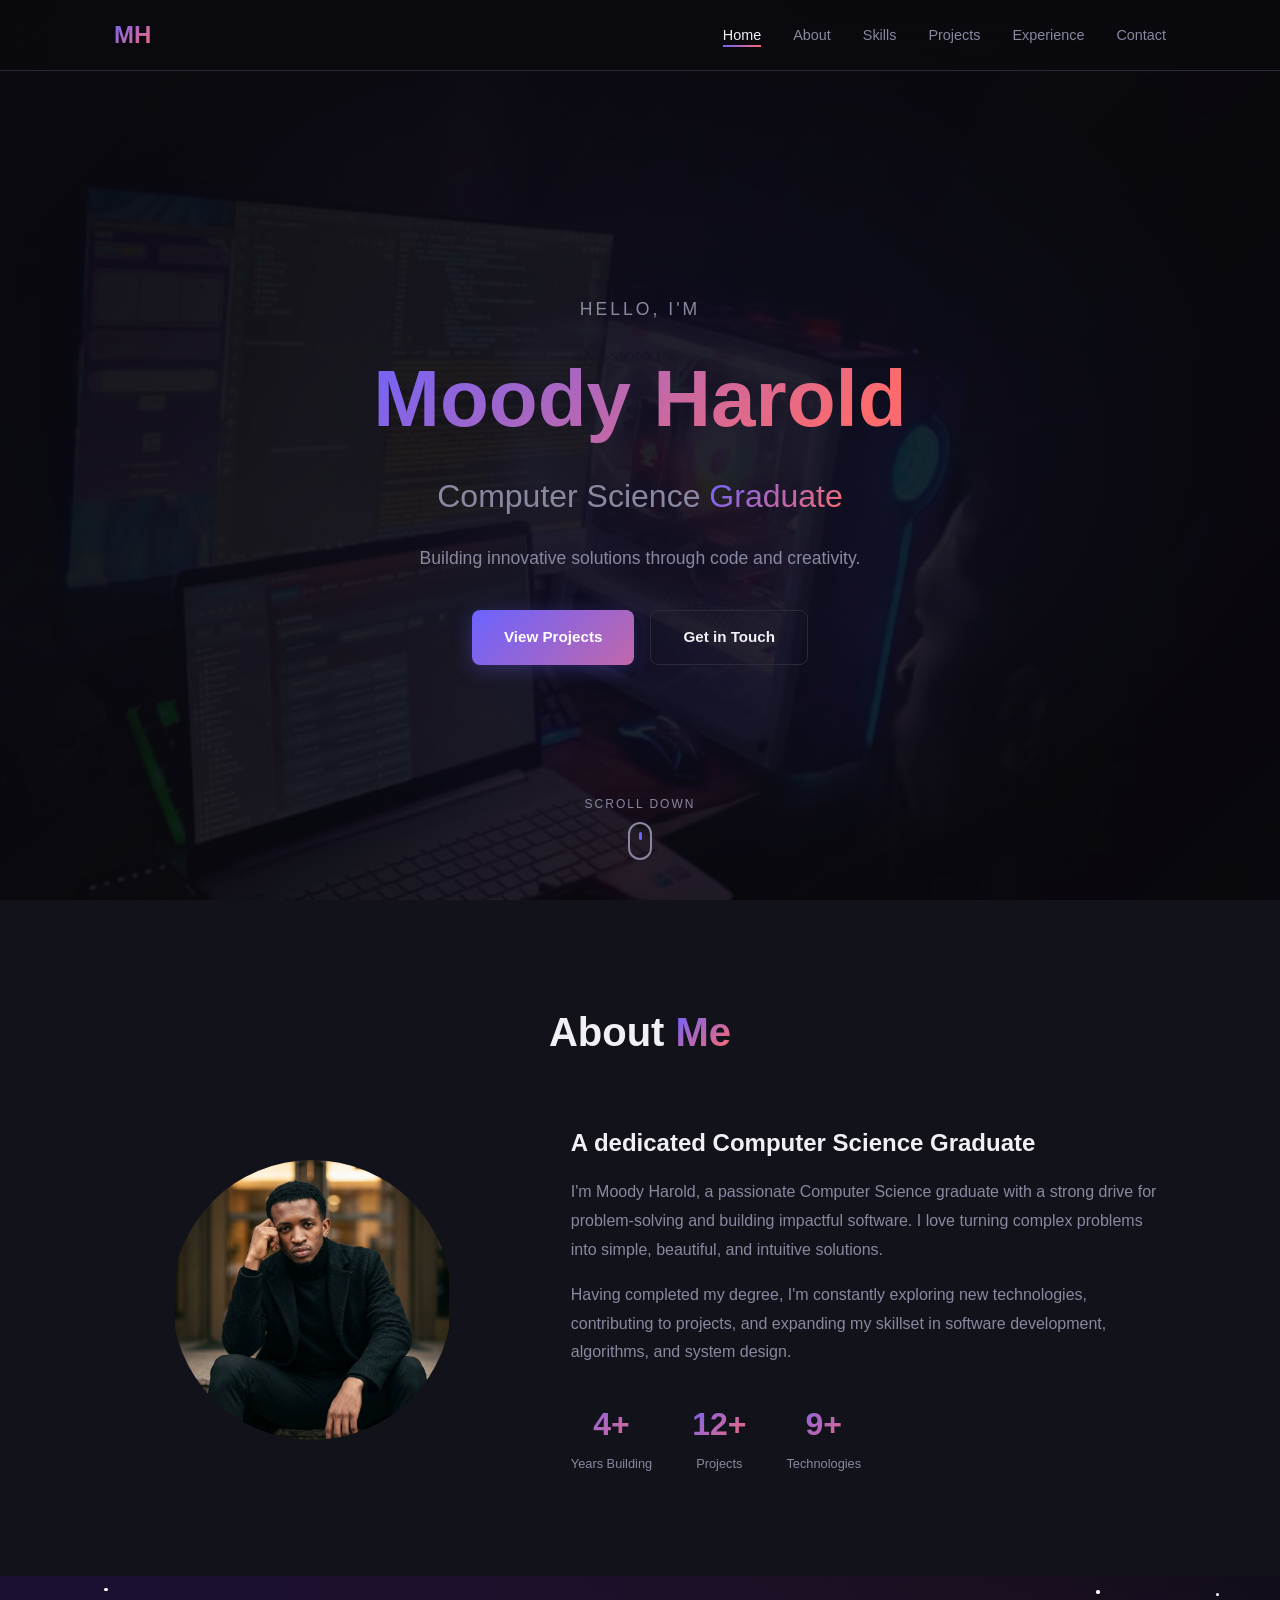
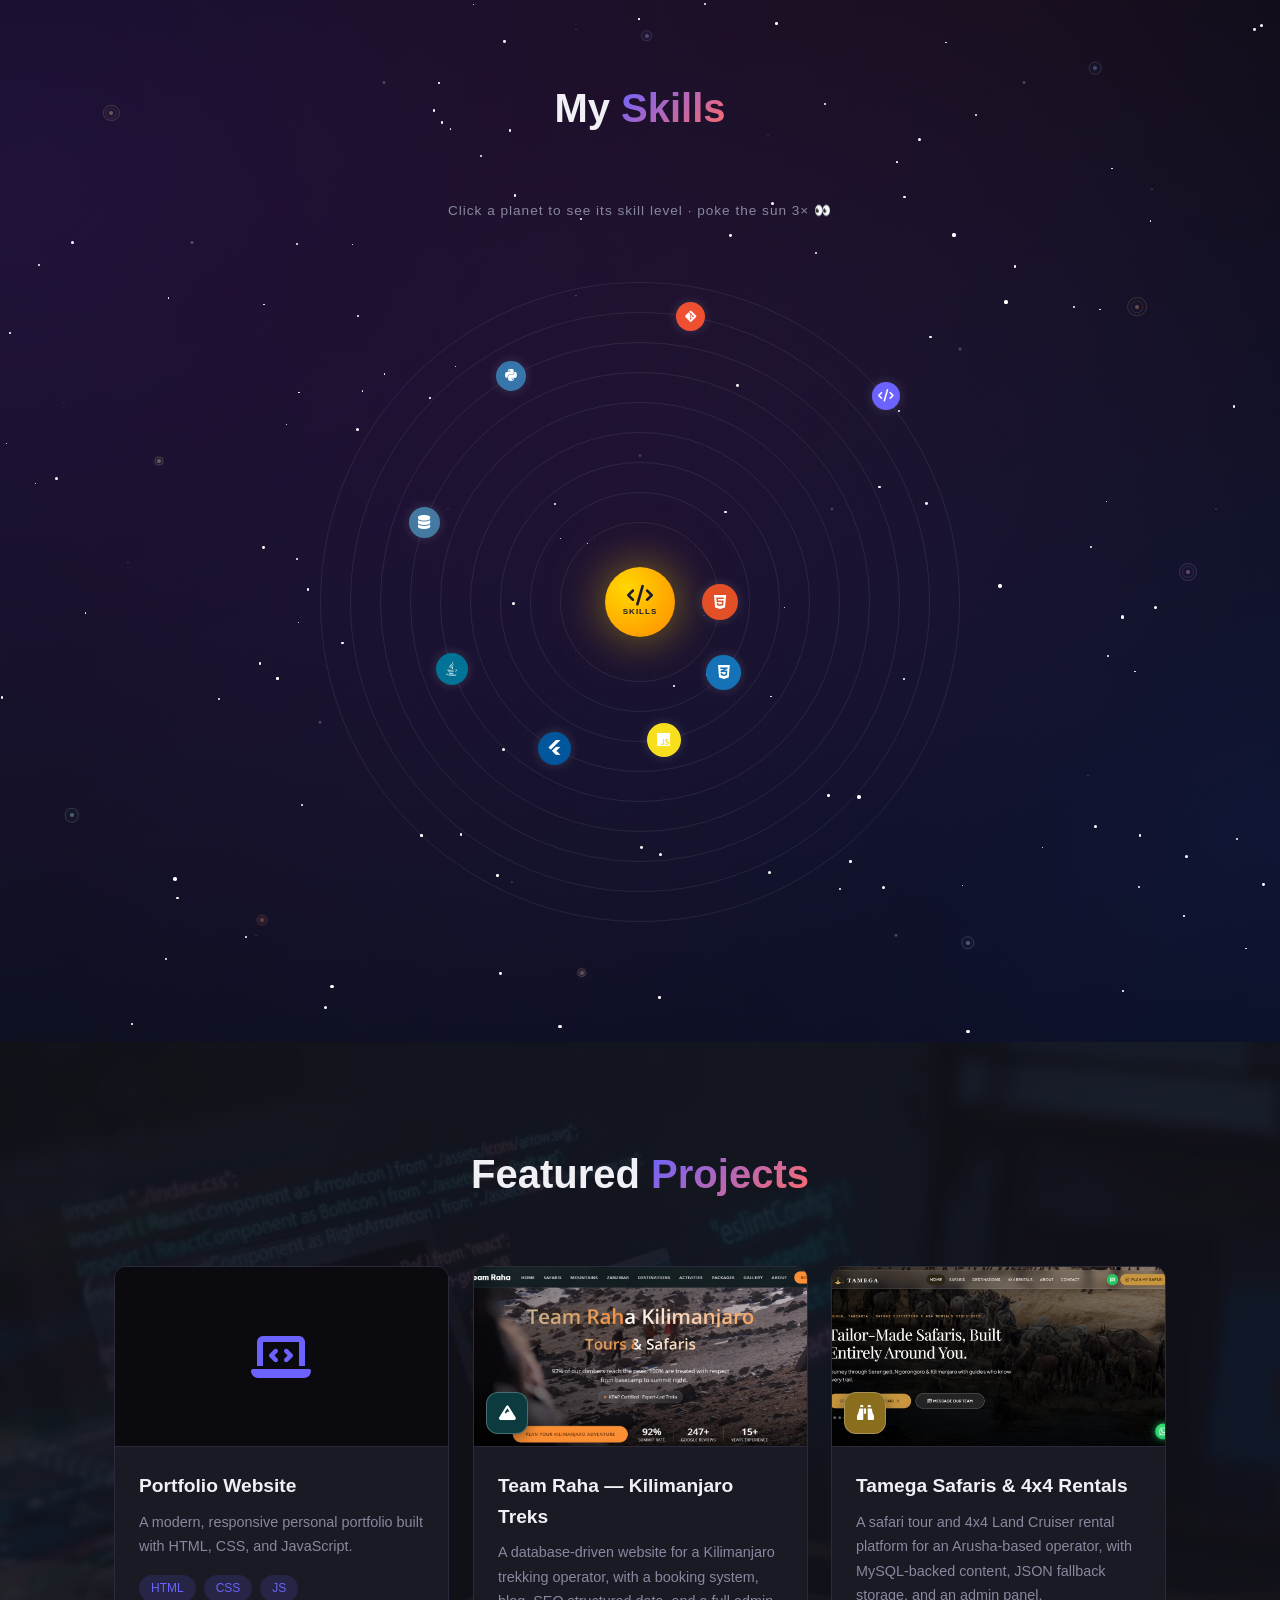
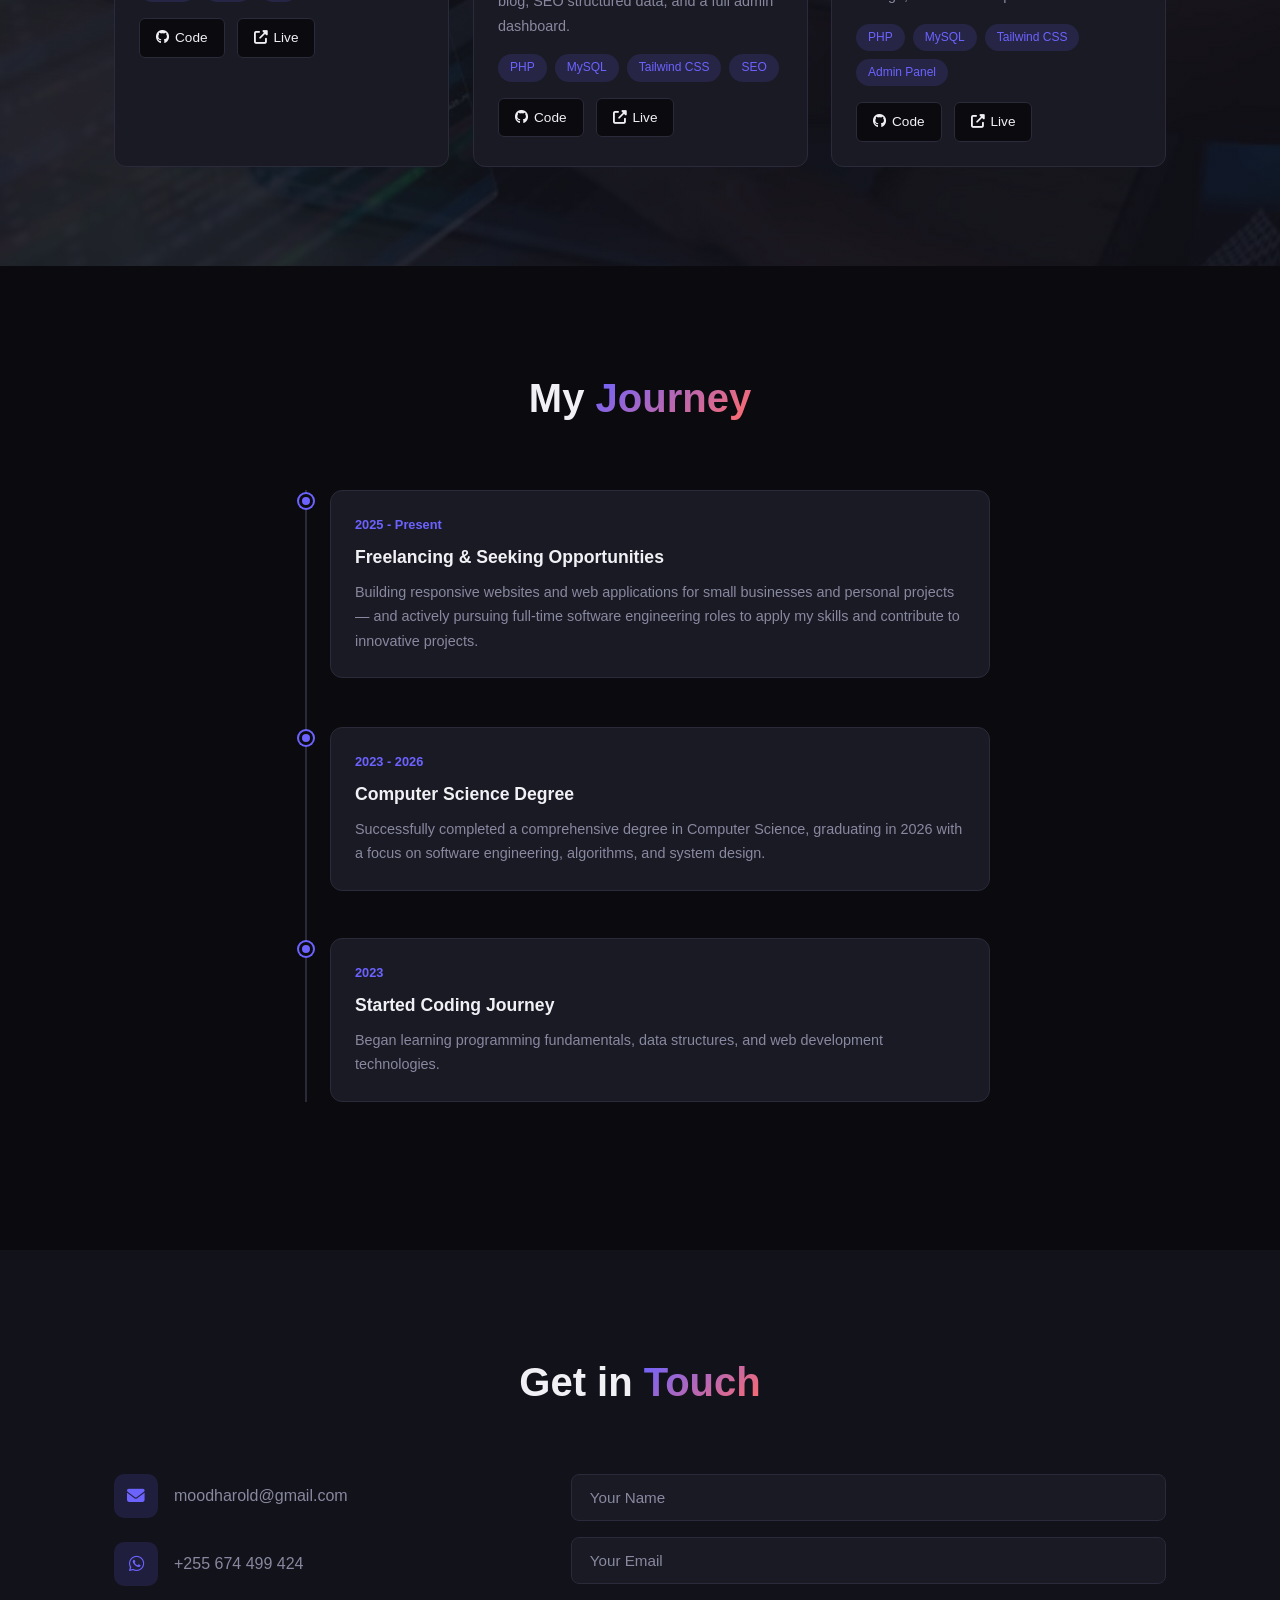
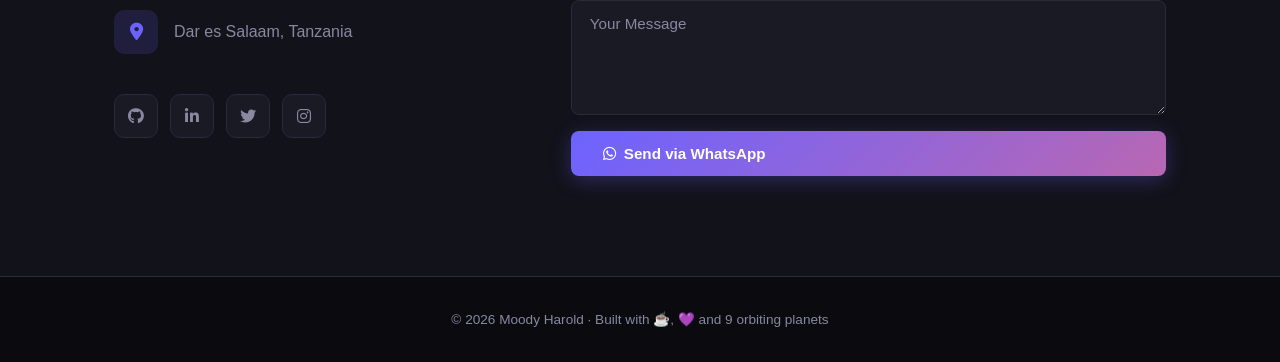
==== commit 4aaebf0b: "Restructure to standard static-site layout (images/, js/, style.css) Reorganizes into the convention" ====
--- a/index.html
+++ b/index.html
@@ -14,7 +14,7 @@
   <meta property="og:url" content="https://moodyharold.github.io/my-portifolio-website/">
   <meta property="og:title" content="Moody Harold | Portfolio">
   <meta property="og:description" content="Computer Science graduate building innovative solutions through code and creativity. Explore my projects, skills & journey.">
-  <meta property="og:image" content="https://moodyharold.github.io/my-portifolio-website/og-image.jpg">
+  <meta property="og:image" content="https://moodyharold.github.io/my-portifolio-website/images/og-image.jpg">
   <meta property="og:image:width" content="1200">
   <meta property="og:image:height" content="630">
   <meta property="og:image:alt" content="Moody Harold — Computer Science Graduate">
@@ -23,13 +23,13 @@
   <meta name="twitter:card" content="summary_large_image">
   <meta name="twitter:title" content="Moody Harold | Portfolio">
   <meta name="twitter:description" content="Computer Science graduate building innovative solutions through code and creativity.">
-  <meta name="twitter:image" content="https://moodyharold.github.io/my-portifolio-website/og-image.jpg">
+  <meta name="twitter:image" content="https://moodyharold.github.io/my-portifolio-website/images/og-image.jpg">
 
   <!-- Icons -->
-  <link rel="icon" type="image/png" sizes="64x64" href="favicon.png">
-  <link rel="apple-touch-icon" href="apple-touch-icon.png">
-
-  <link rel="stylesheet" href="styles.css?v=5">
+  <link rel="icon" type="image/png" sizes="64x64" href="images/favicon.png">
+  <link rel="apple-touch-icon" href="images/apple-touch-icon.png">
+
+  <link rel="stylesheet" href="style.css?v=5">
   <link rel="preconnect" href="https://cdnjs.cloudflare.com" crossorigin>
   <link rel="stylesheet" href="https://cdnjs.cloudflare.com/ajax/libs/font-awesome/6.5.0/css/all.min.css">
 </head>
@@ -77,7 +77,7 @@
       <h2 class="section-title">About <span class="highlight">Me</span></h2>
       <div class="about-content reveal">
         <div class="about-image">
-          <div class="image-placeholder" style="background: url('1777021619877.png') center center / cover no-repeat;">
+          <div class="image-placeholder" style="background: url('images/profile-photo.jpg') center center / cover no-repeat;">
           </div>
         </div>
         <div class="about-text">
@@ -162,7 +162,7 @@
           </div>
         </div>
         <div class="project-card reveal" style="--d:.12s">
-          <div class="project-image has-screenshot" style="background-image:url('teamraha-screenshot.jpg')">
+          <div class="project-image has-screenshot" style="background-image:url('images/teamraha-screenshot.jpg')">
             <span class="shot-badge" style="background:#0b3b3f"><i class="fas fa-mountain"></i></span>
           </div>
           <div class="project-info">
@@ -178,7 +178,7 @@
           </div>
         </div>
         <div class="project-card reveal" style="--d:.24s">
-          <div class="project-image has-screenshot" style="background-image:url('tamega-screenshot.jpg')">
+          <div class="project-image has-screenshot" style="background-image:url('images/tamega-screenshot.jpg')">
             <span class="shot-badge" style="background:#8a6d1d"><i class="fas fa-binoculars"></i></span>
           </div>
           <div class="project-info">
@@ -270,6 +270,6 @@
   <button class="rocket-top" id="rocketTop" aria-label="Back to top">🚀</button>
   <div class="toast" id="toast" role="status" aria-live="polite"></div>
 
-  <script src="script.js?v=5"></script>
+  <script src="js/script.js?v=5"></script>
 </body>
 </html>
--- a/style.css
+++ b/style.css
@@ -0,0 +1,1426 @@
+/* ============================================================
+   Moody Harold — Portfolio
+   Dark cosmic theme · fluid solar system · staggered reveals
+   ============================================================ */
+
+* {
+  margin: 0;
+  padding: 0;
+  box-sizing: border-box;
+}
+
+html {
+  scroll-behavior: smooth;
+}
+
+:root {
+  --bg-primary: #0a0a0f;
+  --bg-secondary: #12121a;
+  --bg-card: #1a1a25;
+  --text-primary: #f0f0f5;
+  --text-secondary: #8888a0;
+  --accent: #6c63ff;
+  --accent-hover: #5a52e0;
+  --accent-glow: rgba(108, 99, 255, 0.15);
+  --border: #2a2a3a;
+  --gradient-1: linear-gradient(135deg, #6c63ff, #ff6b6b);
+  --gradient-2: linear-gradient(135deg, #6c63ff, #a855f7);
+  --ease-spring: cubic-bezier(0.34, 1.56, 0.64, 1);
+  --ease-out: cubic-bezier(0.16, 1, 0.3, 1);
+}
+
+body {
+  font-family: -apple-system, BlinkMacSystemFont, 'Segoe UI', Roboto, Oxygen, sans-serif;
+  background: var(--bg-primary);
+  color: var(--text-primary);
+  line-height: 1.6;
+  overflow-x: hidden;
+}
+
+.container {
+  max-width: 1100px;
+  margin: 0 auto;
+  padding: 0 24px;
+}
+
+/* ---------- Scroll progress bar ---------- */
+.scroll-progress {
+  position: fixed;
+  top: 0;
+  left: 0;
+  height: 3px;
+  width: 100%;
+  background: var(--gradient-1);
+  transform-origin: 0 50%;
+  transform: scaleX(0);
+  z-index: 1100;
+  pointer-events: none;
+}
+
+/* ---------- Selection ---------- */
+::selection {
+  background: var(--accent);
+  color: #fff;
+}
+
+/* ---------- Scrollbar ---------- */
+::-webkit-scrollbar {
+  width: 10px;
+}
+::-webkit-scrollbar-track {
+  background: var(--bg-primary);
+}
+::-webkit-scrollbar-thumb {
+  background: var(--border);
+  border-radius: 5px;
+}
+::-webkit-scrollbar-thumb:hover {
+  background: var(--accent);
+}
+
+/* ---------- Navbar ---------- */
+.navbar {
+  position: fixed;
+  top: 0;
+  width: 100%;
+  z-index: 1000;
+  background: rgba(10, 10, 15, 0.85);
+  backdrop-filter: blur(20px);
+  -webkit-backdrop-filter: blur(20px);
+  border-bottom: 1px solid var(--border);
+  transition: transform 0.3s ease;
+}
+
+.navbar.hidden {
+  transform: translateY(-100%);
+}
+
+.nav-container {
+  max-width: 1100px;
+  margin: 0 auto;
+  padding: 16px 24px;
+  display: flex;
+  justify-content: space-between;
+  align-items: center;
+}
+
+.nav-logo {
+  font-size: 1.5rem;
+  font-weight: 800;
+  background: var(--gradient-1);
+  -webkit-background-clip: text;
+  background-clip: text;
+  -webkit-text-fill-color: transparent;
+  text-decoration: none;
+  transition: transform 0.3s var(--ease-spring);
+}
+
+.nav-logo:hover {
+  transform: rotate(-6deg) scale(1.1);
+}
+
+.nav-links {
+  display: flex;
+  list-style: none;
+  gap: 32px;
+}
+
+.nav-links a {
+  text-decoration: none;
+  color: var(--text-secondary);
+  font-size: 0.9rem;
+  font-weight: 500;
+  transition: color 0.3s;
+  position: relative;
+}
+
+.nav-links a::after {
+  content: '';
+  position: absolute;
+  bottom: -4px;
+  left: 0;
+  width: 0;
+  height: 2px;
+  background: var(--gradient-1);
+  transition: width 0.3s var(--ease-out);
+}
+
+.nav-links a:hover,
+.nav-links a.active {
+  color: var(--text-primary);
+}
+
+.nav-links a:hover::after,
+.nav-links a.active::after {
+  width: 100%;
+}
+
+.hamburger {
+  display: none;
+  flex-direction: column;
+  gap: 5px;
+  cursor: pointer;
+  padding: 4px;
+}
+
+.hamburger span {
+  width: 24px;
+  height: 2px;
+  background: var(--text-primary);
+  transition: all 0.3s;
+}
+
+.hamburger.active span:nth-child(1) {
+  transform: rotate(45deg) translate(5px, 5px);
+}
+
+.hamburger.active span:nth-child(2) {
+  opacity: 0;
+}
+
+.hamburger.active span:nth-child(3) {
+  transform: rotate(-45deg) translate(5px, -5px);
+}
+
+/* ---------- Hero ---------- */
+#hero {
+  min-height: 100vh;
+  display: flex;
+  flex-direction: column;
+  justify-content: center;
+  align-items: center;
+  text-align: center;
+  padding: 120px 24px 60px;
+  position: relative;
+  overflow: hidden;
+}
+
+.hero-bg {
+  position: absolute;
+  inset: 0;
+  background: url('images/hero-bg.jpg') center center / cover no-repeat;
+  opacity: 0.25;
+  z-index: 0;
+  will-change: transform;
+}
+
+#hero::before {
+  content: '';
+  position: absolute;
+  inset: 0;
+  background:
+    linear-gradient(135deg, rgba(10, 10, 15, 0.85), rgba(10, 10, 15, 0.4)),
+    radial-gradient(ellipse at center, var(--accent-glow) 0%, transparent 70%);
+  z-index: 1;
+}
+
+.hero-content {
+  position: relative;
+  z-index: 2;
+}
+
+.hero-greeting {
+  font-size: 1.1rem;
+  color: var(--text-secondary);
+  margin-bottom: 12px;
+  letter-spacing: 3px;
+  text-transform: uppercase;
+  animation: fadeInUp 0.8s var(--ease-out) both;
+}
+
+.hero-name {
+  font-size: clamp(2.5rem, 7vw, 5rem);
+  font-weight: 800;
+  margin-bottom: 8px;
+  background: linear-gradient(135deg, #6c63ff, #ff6b6b, #a855f7, #6c63ff);
+  background-size: 300% 100%;
+  -webkit-background-clip: text;
+  background-clip: text;
+  -webkit-text-fill-color: transparent;
+  animation:
+    fadeInUp 0.8s var(--ease-out) 0.1s both,
+    gradientShift 6s ease-in-out infinite;
+}
+
+.hero-title {
+  font-size: clamp(1.2rem, 3vw, 2rem);
+  font-weight: 400;
+  color: var(--text-secondary);
+  margin-bottom: 20px;
+  animation: fadeInUp 0.8s var(--ease-out) 0.2s both;
+}
+
+.highlight {
+  background: var(--gradient-1);
+  -webkit-background-clip: text;
+  background-clip: text;
+  -webkit-text-fill-color: transparent;
+}
+
+.hero-desc {
+  font-size: 1.1rem;
+  color: var(--text-secondary);
+  max-width: 500px;
+  margin: 0 auto 36px;
+  line-height: 1.8;
+  animation: fadeInUp 0.8s var(--ease-out) 0.3s both;
+}
+
+.hero-buttons {
+  display: flex;
+  gap: 16px;
+  justify-content: center;
+  flex-wrap: wrap;
+  animation: fadeInUp 0.8s var(--ease-out) 0.4s both;
+}
+
+.btn {
+  padding: 14px 32px;
+  border-radius: 8px;
+  text-decoration: none;
+  font-weight: 600;
+  font-size: 0.95rem;
+  transition: all 0.3s var(--ease-out);
+  cursor: pointer;
+  border: none;
+  display: inline-flex;
+  align-items: center;
+  gap: 8px;
+}
+
+.btn-primary {
+  background: var(--gradient-1);
+  background-size: 200% 100%;
+  color: #fff;
+  box-shadow: 0 4px 20px rgba(108, 99, 255, 0.3);
+}
+
+.btn-primary:hover {
+  transform: translateY(-2px) scale(1.03);
+  box-shadow: 0 8px 30px rgba(108, 99, 255, 0.45);
+  background-position: 100% 0;
+}
+
+.btn-outline {
+  background: transparent;
+  color: var(--text-primary);
+  border: 1px solid var(--border);
+}
+
+.btn-outline:hover {
+  border-color: var(--accent);
+  background: var(--accent-glow);
+  transform: translateY(-2px) scale(1.03);
+}
+
+.btn-primary:active,
+.btn-outline:active {
+  transform: translateY(0) scale(0.97);
+}
+
+.scroll-indicator {
+  position: absolute;
+  bottom: 40px;
+  display: flex;
+  flex-direction: column;
+  align-items: center;
+  gap: 8px;
+  color: var(--text-secondary);
+  font-size: 0.75rem;
+  letter-spacing: 2px;
+  text-transform: uppercase;
+  z-index: 2;
+  animation: fadeInUp 0.8s var(--ease-out) 0.6s both;
+}
+
+.mouse {
+  width: 24px;
+  height: 38px;
+  border: 2px solid var(--text-secondary);
+  border-radius: 12px;
+  display: flex;
+  justify-content: center;
+}
+
+.wheel {
+  width: 3px;
+  height: 8px;
+  background: var(--accent);
+  border-radius: 2px;
+  margin-top: 8px;
+  animation: scrollWheel 1.5s ease-in-out infinite;
+}
+
+@keyframes scrollWheel {
+  0% { transform: translateY(0); opacity: 1; }
+  100% { transform: translateY(12px); opacity: 0; }
+}
+
+/* ---------- Section titles ---------- */
+.section-title {
+  font-size: clamp(1.8rem, 4vw, 2.5rem);
+  text-align: center;
+  margin-bottom: 60px;
+  font-weight: 700;
+}
+
+/* ---------- Reveal system ---------- */
+.reveal {
+  opacity: 0;
+  transform: translateY(40px);
+  transition:
+    opacity 0.7s var(--ease-out),
+    transform 0.7s var(--ease-out);
+  transition-delay: var(--d, 0s);
+  will-change: opacity, transform;
+}
+
+.reveal.visible {
+  opacity: 1;
+  transform: translateY(0);
+}
+
+/* ---------- About ---------- */
+#about {
+  padding: 100px 0;
+  background: var(--bg-secondary);
+  position: relative;
+  overflow: hidden;
+}
+
+.about-content {
+  display: grid;
+  grid-template-columns: 1fr 1.5fr;
+  gap: 60px;
+  align-items: center;
+}
+
+.about-image {
+  display: flex;
+  justify-content: center;
+}
+
+.image-placeholder {
+  width: 280px;
+  height: 280px;
+  border-radius: 50%;
+  border: 3px solid transparent;
+  background:
+    linear-gradient(var(--bg-secondary), var(--bg-secondary)) padding-box,
+    var(--gradient-1) border-box;
+  display: flex;
+  align-items: center;
+  justify-content: center;
+  font-size: 4rem;
+  color: var(--accent);
+  position: relative;
+  overflow: hidden;
+  transition: transform 0.4s var(--ease-spring), box-shadow 0.4s;
+  animation: floaty 5s ease-in-out infinite;
+}
+
+.image-placeholder:hover {
+  transform: scale(1.05) rotate(2deg);
+  box-shadow: 0 0 50px rgba(108, 99, 255, 0.3);
+}
+
+.image-placeholder::before {
+  content: '';
+  position: absolute;
+  inset: -3px;
+  border-radius: 50%;
+  background: var(--gradient-1);
+  z-index: -1;
+  opacity: 0.5;
+}
+
+@keyframes floaty {
+  0%, 100% { transform: translateY(0); }
+  50% { transform: translateY(-10px); }
+}
+
+.about-text h3 {
+  font-size: 1.5rem;
+  margin-bottom: 16px;
+}
+
+.about-text p {
+  color: var(--text-secondary);
+  margin-bottom: 16px;
+  line-height: 1.8;
+}
+
+.about-stats {
+  display: flex;
+  gap: 40px;
+  margin-top: 32px;
+}
+
+.stat {
+  text-align: center;
+  cursor: default;
+  transition: transform 0.3s var(--ease-spring);
+}
+
+.stat:hover {
+  transform: scale(1.12);
+}
+
+.stat-number {
+  font-size: 2rem;
+  font-weight: 800;
+  background: var(--gradient-1);
+  -webkit-background-clip: text;
+  background-clip: text;
+  -webkit-text-fill-color: transparent;
+  display: block;
+}
+
+.stat-label {
+  font-size: 0.8rem;
+  color: var(--text-secondary);
+  margin-top: 4px;
+}
+
+/* ---------- Skills / solar system ---------- */
+#skills {
+  padding: 100px 0;
+  overflow: hidden;
+  position: relative;
+}
+
+#skills::before {
+  content: '';
+  position: absolute;
+  inset: -50%;
+  background:
+    radial-gradient(ellipse at 25% 35%, rgba(120, 60, 200, 0.2) 0%, transparent 50%),
+    radial-gradient(ellipse at 75% 65%, rgba(40, 100, 220, 0.15) 0%, transparent 45%),
+    radial-gradient(ellipse at 50% 50%, rgba(180, 50, 150, 0.08) 0%, transparent 55%),
+    radial-gradient(ellipse at 65% 20%, rgba(200, 100, 50, 0.06) 0%, transparent 40%),
+    radial-gradient(ellipse at 15% 80%, rgba(60, 180, 200, 0.06) 0%, transparent 40%),
+    radial-gradient(ellipse at 50% 50%, rgba(5, 5, 15, 1) 0%, rgba(10, 10, 25, 1) 100%);
+  z-index: 0;
+  animation: galaxyDrift 40s ease-in-out infinite alternate;
+}
+
+@keyframes galaxyDrift {
+  0% { transform: translate(0, 0) rotate(0deg); }
+  100% { transform: translate(5%, 3%) rotate(3deg); }
+}
+
+#skills::after {
+  content: '';
+  position: absolute;
+  inset: 0;
+  background:
+    radial-gradient(2px 2px at 15% 25%, rgba(255,255,255,0.6), transparent),
+    radial-gradient(2px 2px at 30% 10%, rgba(255,255,255,0.5), transparent),
+    radial-gradient(1px 1px at 45% 30%, rgba(255,255,255,0.7), transparent),
+    radial-gradient(1px 1px at 60% 15%, rgba(255,255,255,0.4), transparent),
+    radial-gradient(2px 2px at 75% 35%, rgba(255,255,255,0.5), transparent),
+    radial-gradient(1px 1px at 90% 20%, rgba(255,255,255,0.6), transparent),
+    radial-gradient(1px 1px at 10% 55%, rgba(255,255,255,0.4), transparent),
+    radial-gradient(2px 2px at 25% 70%, rgba(255,255,255,0.5), transparent),
+    radial-gradient(1px 1px at 40% 85%, rgba(255,255,255,0.6), transparent),
+    radial-gradient(1px 1px at 55% 60%, rgba(255,255,255,0.3), transparent),
+    radial-gradient(2px 2px at 70% 90%, rgba(255,255,255,0.5), transparent),
+    radial-gradient(1px 1px at 85% 75%, rgba(255,255,255,0.4), transparent),
+    radial-gradient(1px 1px at 5% 40%, rgba(255,255,255,0.3), transparent),
+    radial-gradient(2px 2px at 50% 45%, rgba(255,255,255,0.4), transparent),
+    radial-gradient(1px 1px at 95% 50%, rgba(255,255,255,0.5), transparent),
+    radial-gradient(1px 1px at 35% 50%, rgba(255,255,255,0.3), transparent),
+    radial-gradient(2px 2px at 65% 50%, rgba(255,255,255,0.4), transparent),
+    radial-gradient(1px 1px at 20% 90%, rgba(255,255,255,0.3), transparent),
+    radial-gradient(2px 2px at 80% 10%, rgba(255,255,255,0.5), transparent),
+    radial-gradient(1px 1px at 45% 5%, rgba(255,255,255,0.4), transparent);
+  z-index: 0;
+  opacity: 0.7;
+}
+
+#skills .container {
+  position: relative;
+  z-index: 1;
+}
+
+.stars {
+  position: absolute;
+  inset: 0;
+  z-index: 0;
+  overflow: hidden;
+  pointer-events: none;
+}
+
+.star {
+  position: absolute;
+  width: 2px;
+  height: 2px;
+  background: #fff;
+  border-radius: 50%;
+  animation: twinkle var(--duration) ease-in-out infinite;
+}
+
+@keyframes twinkle {
+  0%, 100% { opacity: 0.2; transform: scale(1); }
+  50% { opacity: 1; transform: scale(1.5); }
+}
+
+.distant-system {
+  position: absolute;
+  pointer-events: none;
+  opacity: 0.35;
+}
+
+.distant-system .ds-sun {
+  position: absolute;
+  top: 50%;
+  left: 50%;
+  width: 4px;
+  height: 4px;
+  border-radius: 50%;
+  transform: translate(-50%, -50%);
+}
+
+.distant-system .ds-ring {
+  position: absolute;
+  top: 50%;
+  left: 50%;
+  border-radius: 50%;
+  border: 1px solid;
+  transform: translate(-50%, -50%);
+  opacity: 0.5;
+}
+
+.distant-system .ds-ring-2 {
+  position: absolute;
+  top: 50%;
+  left: 50%;
+  border-radius: 50%;
+  border: 1px solid;
+  transform: translate(-50%, -50%) rotate(45deg);
+  opacity: 0.3;
+}
+
+.skills-hint {
+  text-align: center;
+  color: var(--text-secondary);
+  font-size: 0.85rem;
+  margin-bottom: 40px;
+  letter-spacing: 1px;
+}
+
+/* Fluid solar system: scales down uniformly on small screens */
+.solar-system {
+  position: relative;
+  width: min(680px, 100%);
+  aspect-ratio: 1;
+  margin: 0 auto;
+  overflow: visible;
+  touch-action: manipulation;
+}
+
+.orbit-ring {
+  position: absolute;
+  top: 50%;
+  left: 50%;
+  width: calc(var(--r) * 2 * var(--orbit-scale, 1));
+  height: calc(var(--r) * 2 * var(--orbit-scale, 1));
+  border: 1px solid rgba(255, 255, 255, 0.08);
+  border-radius: 50%;
+  transform: translate(-50%, -50%);
+  pointer-events: none;
+}
+
+.sun {
+  position: absolute;
+  top: 50%;
+  left: 50%;
+  width: 70px;
+  height: 70px;
+  margin-left: -35px;
+  margin-top: -35px;
+  border-radius: 50%;
+  background: radial-gradient(circle at 30% 30%, #ffd700, #ff8c00);
+  box-shadow: 0 0 40px rgba(255, 215, 0, 0.4), 0 0 80px rgba(255, 140, 0, 0.2);
+  display: flex;
+  flex-direction: column;
+  align-items: center;
+  justify-content: center;
+  z-index: 20;
+  animation: sunPulse 3s ease-in-out infinite;
+  cursor: pointer;
+  user-select: none;
+  -webkit-tap-highlight-color: transparent;
+}
+
+.sun:active {
+  transform: scale(0.92);
+}
+
+.sun i {
+  font-size: 1.3rem;
+  color: #1a1a2e;
+}
+
+.sun span {
+  font-size: 0.5rem;
+  color: #1a1a2e;
+  font-weight: 700;
+  text-transform: uppercase;
+  letter-spacing: 1px;
+}
+
+@keyframes sunPulse {
+  0%, 100% { box-shadow: 0 0 40px rgba(255, 215, 0, 0.4), 0 0 80px rgba(255, 140, 0, 0.2); }
+  50% { box-shadow: 0 0 60px rgba(255, 215, 0, 0.6), 0 0 120px rgba(255, 140, 0, 0.3); }
+}
+
+/* Supernova easter egg */
+.sun.supernova {
+  animation: supernova 0.9s var(--ease-out);
+}
+
+@keyframes supernova {
+  0% { transform: scale(1); }
+  30% { transform: scale(1.6); filter: brightness(2); }
+  100% { transform: scale(1); filter: brightness(1); }
+}
+
+.shockwave {
+  position: absolute;
+  top: 50%;
+  left: 50%;
+  width: 70px;
+  height: 70px;
+  margin: -35px 0 0 -35px;
+  border-radius: 50%;
+  border: 3px solid rgba(255, 215, 0, 0.9);
+  pointer-events: none;
+  animation: shockwave 1s var(--ease-out) forwards;
+}
+
+@keyframes shockwave {
+  from { transform: scale(1); opacity: 1; }
+  to { transform: scale(10); opacity: 0; }
+}
+
+.planet {
+  position: absolute;
+  border-radius: 50%;
+  display: flex;
+  align-items: center;
+  justify-content: center;
+  cursor: pointer;
+  transition: transform 0.3s var(--ease-spring), box-shadow 0.3s;
+  z-index: 10;
+  box-shadow: 0 0 12px rgba(255, 255, 255, 0.15);
+  margin-left: -18px;
+  margin-top: -18px;
+  user-select: none;
+  -webkit-tap-highlight-color: transparent;
+}
+
+.planet i {
+  font-size: 0.9rem;
+  color: #fff;
+  pointer-events: none;
+}
+
+.planet:hover {
+  transform: scale(1.4);
+  z-index: 30;
+  box-shadow: 0 0 30px rgba(255, 255, 255, 0.35);
+}
+
+.planet:focus-visible {
+  outline: 3px solid #fff;
+  outline-offset: 3px;
+  z-index: 30;
+}
+
+/* Wobble on click */
+.planet.wobble {
+  animation: wobble 0.5s var(--ease-spring);
+}
+
+@keyframes wobble {
+  0% { transform: scale(1.3) rotate(0deg); }
+  25% { transform: scale(1.45) rotate(8deg); }
+  50% { transform: scale(1.35) rotate(-8deg); }
+  75% { transform: scale(1.4) rotate(4deg); }
+  100% { transform: scale(1.3) rotate(0deg); }
+}
+
+/* ---------- Skill popup ---------- */
+.skill-popup-overlay {
+  display: none;
+  position: fixed;
+  inset: 0;
+  background: rgba(0, 0, 0, 0.7);
+  backdrop-filter: blur(6px);
+  -webkit-backdrop-filter: blur(6px);
+  z-index: 2000;
+  align-items: center;
+  justify-content: center;
+}
+
+.skill-popup-overlay.active {
+  display: flex;
+  animation: overlayIn 0.25s ease;
+}
+
+@keyframes overlayIn {
+  from { opacity: 0; }
+  to { opacity: 1; }
+}
+
+.skill-popup-card {
+  background: var(--bg-card);
+  border: 1px solid var(--border);
+  border-radius: 20px;
+  padding: 40px;
+  width: 320px;
+  text-align: center;
+  position: relative;
+  animation: popIn 0.4s var(--ease-spring);
+}
+
+@keyframes popIn {
+  from { transform: scale(0.7) translateY(20px); opacity: 0; }
+  to { transform: scale(1) translateY(0); opacity: 1; }
+}
+
+.popup-close {
+  position: absolute;
+  top: 12px;
+  right: 16px;
+  background: none;
+  border: none;
+  color: var(--text-secondary);
+  font-size: 1.5rem;
+  cursor: pointer;
+  transition: color 0.3s, transform 0.3s;
+}
+
+.popup-close:hover {
+  color: var(--text-primary);
+  transform: rotate(90deg);
+}
+
+.popup-icon-wrapper {
+  width: 64px;
+  height: 64px;
+  border-radius: 50%;
+  display: flex;
+  align-items: center;
+  justify-content: center;
+  margin: 0 auto 16px;
+  font-size: 2rem;
+  color: #fff;
+  background: var(--popup-color, var(--accent));
+  box-shadow: 0 0 30px var(--popup-color, var(--accent));
+}
+
+.popup-title {
+  font-size: 1.3rem;
+  margin-bottom: 20px;
+}
+
+.popup-bar-container {
+  display: flex;
+  align-items: center;
+  gap: 12px;
+  margin-bottom: 8px;
+}
+
+.popup-bar-bg {
+  flex: 1;
+  height: 10px;
+  background: var(--border);
+  border-radius: 5px;
+  overflow: hidden;
+}
+
+.popup-bar-fill {
+  height: 100%;
+  width: 0;
+  border-radius: 5px;
+  transition: width 0.8s var(--ease-out);
+}
+
+.popup-level {
+  font-size: 1.1rem;
+  font-weight: 700;
+  color: var(--accent);
+  min-width: 40px;
+}
+
+.popup-desc {
+  color: var(--text-secondary);
+  font-size: 0.85rem;
+  margin-top: 12px;
+  line-height: 1.6;
+}
+
+/* ---------- Projects ---------- */
+#projects {
+  padding: 100px 0;
+  background: linear-gradient(135deg, rgba(18, 18, 26, 0.92), rgba(18, 18, 26, 0.85)), url('images/projects-bg.jpg') center center / cover no-repeat;
+}
+
+.projects-grid {
+  display: grid;
+  grid-template-columns: repeat(auto-fill, minmax(300px, 1fr));
+  gap: 24px;
+}
+
+.project-card {
+  background: var(--bg-card);
+  border: 1px solid var(--border);
+  border-radius: 12px;
+  overflow: hidden;
+  transition: box-shadow 0.4s ease;
+  transform-style: preserve-3d;
+  will-change: transform;
+}
+
+.project-card:hover {
+  box-shadow: 0 20px 50px rgba(108, 99, 255, 0.25);
+  border-color: var(--accent);
+}
+
+.project-image {
+  height: 180px;
+  background: var(--bg-primary);
+  display: flex;
+  align-items: center;
+  justify-content: center;
+  font-size: 3rem;
+  color: var(--accent);
+  border-bottom: 1px solid var(--border);
+  position: relative;
+  overflow: hidden;
+}
+
+.project-image i {
+  transition: transform 0.4s var(--ease-spring);
+}
+
+.project-card:hover .project-image i {
+  transform: scale(1.25) rotate(-6deg);
+}
+
+/* Real-screenshot variant */
+.project-image.has-screenshot {
+  background-size: cover;
+  background-position: top center;
+  background-repeat: no-repeat;
+}
+
+/* Zoom the screenshot slightly on card hover */
+.project-card:hover .project-image.has-screenshot {
+  background-size: 108%;
+}
+
+/* Small icon badge overlaid on the screenshot */
+.shot-badge {
+  position: absolute;
+  bottom: 12px;
+  left: 12px;
+  width: 42px;
+  height: 42px;
+  border-radius: 12px;
+  display: flex;
+  align-items: center;
+  justify-content: center;
+  color: #fff;
+  font-size: 1.05rem;
+  box-shadow: 0 4px 14px rgba(0, 0, 0, 0.45);
+  border: 1px solid rgba(255, 255, 255, 0.25);
+  transition: transform 0.3s var(--ease-spring);
+}
+
+.project-card:hover .shot-badge {
+  transform: scale(1.12) rotate(-6deg);
+}
+
+/* Shine sweep only applies to non-screenshot images */
+.project-image:not(.has-screenshot)::after {
+  content: '';
+  position: absolute;
+  inset: 0;
+  background: linear-gradient(105deg, transparent 40%, rgba(255, 255, 255, 0.08) 50%, transparent 60%);
+  transform: translateX(-100%);
+  transition: transform 0.7s ease;
+  pointer-events: none;
+}
+
+.project-card:hover .project-image:not(.has-screenshot)::after {
+  transform: translateX(100%);
+}
+
+.project-info {
+  padding: 24px;
+}
+
+.project-info h3 {
+  font-size: 1.2rem;
+  margin-bottom: 8px;
+}
+
+.project-info p {
+  color: var(--text-secondary);
+  font-size: 0.9rem;
+  margin-bottom: 16px;
+  line-height: 1.7;
+}
+
+.project-tags {
+  display: flex;
+  gap: 8px;
+  flex-wrap: wrap;
+  margin-bottom: 16px;
+}
+
+.project-tags span {
+  padding: 4px 12px;
+  background: var(--accent-glow);
+  color: var(--accent);
+  border-radius: 20px;
+  font-size: 0.75rem;
+  font-weight: 500;
+  transition: transform 0.2s var(--ease-spring);
+}
+
+.project-tags span:hover {
+  transform: scale(1.15) rotate(-2deg);
+}
+
+.project-links {
+  display: flex;
+  gap: 12px;
+}
+
+.btn-small {
+  padding: 8px 16px;
+  border-radius: 6px;
+  text-decoration: none;
+  font-size: 0.85rem;
+  font-weight: 500;
+  color: var(--text-primary);
+  background: var(--bg-primary);
+  border: 1px solid var(--border);
+  transition: all 0.3s;
+  display: inline-flex;
+  align-items: center;
+  gap: 6px;
+}
+
+.btn-small:hover {
+  border-color: var(--accent);
+  background: var(--accent-glow);
+  transform: translateY(-2px);
+}
+
+/* ---------- Experience timeline ---------- */
+#experience {
+  padding: 100px 0;
+}
+
+.timeline {
+  position: relative;
+  max-width: 700px;
+  margin: 0 auto;
+  padding-left: 40px;
+}
+
+.timeline::before {
+  content: '';
+  position: absolute;
+  left: 15px;
+  top: 0;
+  bottom: 0;
+  width: 2px;
+  background: var(--border);
+}
+
+.timeline-item {
+  position: relative;
+  margin-bottom: 48px;
+}
+
+.timeline-dot {
+  position: absolute;
+  left: -31px;
+  top: 4px;
+  width: 14px;
+  height: 14px;
+  background: var(--accent);
+  border-radius: 50%;
+  border: 3px solid var(--bg-primary);
+  box-shadow: 0 0 0 2px var(--accent);
+  animation: dotPulse 2.5s ease-in-out infinite;
+}
+
+@keyframes dotPulse {
+  0%, 100% { box-shadow: 0 0 0 2px var(--accent), 0 0 0 6px transparent; }
+  50% { box-shadow: 0 0 0 2px var(--accent), 0 0 0 10px rgba(108, 99, 255, 0.15); }
+}
+
+.timeline-content {
+  background: var(--bg-card);
+  border: 1px solid var(--border);
+  border-radius: 12px;
+  padding: 24px;
+  transition: transform 0.3s var(--ease-out), border-color 0.3s, box-shadow 0.3s;
+}
+
+.timeline-content:hover {
+  transform: translateX(6px);
+  border-color: var(--accent);
+  box-shadow: -6px 0 24px rgba(108, 99, 255, 0.12);
+}
+
+.timeline-date {
+  font-size: 0.8rem;
+  color: var(--accent);
+  font-weight: 600;
+  margin-bottom: 8px;
+  display: block;
+}
+
+.timeline-content h3 {
+  font-size: 1.1rem;
+  margin-bottom: 8px;
+}
+
+.timeline-content p {
+  color: var(--text-secondary);
+  font-size: 0.9rem;
+  line-height: 1.7;
+}
+
+/* ---------- Contact ---------- */
+#contact {
+  padding: 100px 0;
+  background: var(--bg-secondary);
+}
+
+.contact-content {
+  display: grid;
+  grid-template-columns: 1fr 1.5fr;
+  gap: 60px;
+}
+
+.contact-info {
+  display: flex;
+  flex-direction: column;
+  gap: 24px;
+}
+
+.contact-item {
+  display: flex;
+  align-items: center;
+  gap: 16px;
+}
+
+.contact-item i {
+  width: 44px;
+  height: 44px;
+  display: flex;
+  align-items: center;
+  justify-content: center;
+  background: var(--accent-glow);
+  color: var(--accent);
+  border-radius: 10px;
+  font-size: 1.1rem;
+  transition: transform 0.3s var(--ease-spring), background 0.3s;
+}
+
+.contact-item:hover i {
+  transform: scale(1.15) rotate(-8deg);
+  background: rgba(108, 99, 255, 0.3);
+}
+
+.contact-item p {
+  color: var(--text-secondary);
+}
+
+a.contact-link {
+  text-decoration: none;
+}
+
+a.contact-link:hover p {
+  color: #25d366;
+}
+
+a.contact-link:hover i {
+  background: rgba(37, 211, 102, 0.15);
+  color: #25d366;
+}
+
+.social-links {
+  display: flex;
+  gap: 12px;
+  margin-top: 16px;
+}
+
+.social-link {
+  width: 44px;
+  height: 44px;
+  display: flex;
+  align-items: center;
+  justify-content: center;
+  background: var(--bg-card);
+  border: 1px solid var(--border);
+  border-radius: 10px;
+  color: var(--text-secondary);
+  text-decoration: none;
+  transition: all 0.3s var(--ease-spring);
+}
+
+.social-link:hover {
+  border-color: var(--accent);
+  color: var(--accent);
+  transform: translateY(-4px) rotate(-6deg);
+  box-shadow: 0 8px 20px rgba(108, 99, 255, 0.25);
+}
+
+.contact-form {
+  display: flex;
+  flex-direction: column;
+  gap: 16px;
+}
+
+.contact-form input,
+.contact-form textarea {
+  padding: 14px 18px;
+  border-radius: 8px;
+  border: 1px solid var(--border);
+  background: var(--bg-card);
+  color: var(--text-primary);
+  font-size: 0.95rem;
+  font-family: inherit;
+  transition: border 0.3s, box-shadow 0.3s, transform 0.3s;
+  outline: none;
+}
+
+.contact-form input:focus,
+.contact-form textarea:focus {
+  border-color: var(--accent);
+  box-shadow: 0 0 0 3px var(--accent-glow);
+  transform: translateY(-2px);
+}
+
+.contact-form input::placeholder,
+.contact-form textarea::placeholder {
+  color: var(--text-secondary);
+}
+
+/* ---------- Footer ---------- */
+footer {
+  padding: 32px 24px;
+  text-align: center;
+  border-top: 1px solid var(--border);
+  color: var(--text-secondary);
+  font-size: 0.85rem;
+}
+
+/* ---------- Rocket back-to-top ---------- */
+.rocket-top {
+  position: fixed;
+  bottom: 28px;
+  right: 28px;
+  width: 52px;
+  height: 52px;
+  border-radius: 50%;
+  border: 1px solid var(--border);
+  background: var(--bg-card);
+  font-size: 1.4rem;
+  cursor: pointer;
+  z-index: 1500;
+  opacity: 0;
+  visibility: hidden;
+  transform: translateY(20px);
+  transition: all 0.4s var(--ease-out);
+}
+
+.rocket-top.show {
+  opacity: 1;
+  visibility: visible;
+  transform: translateY(0);
+}
+
+.rocket-top:hover {
+  transform: translateY(-4px) rotate(-20deg);
+  box-shadow: 0 8px 24px rgba(108, 99, 255, 0.3);
+  border-color: var(--accent);
+}
+
+.rocket-top:active {
+  transform: scale(0.9);
+}
+
+.rocket-top.launched {
+  animation: launch 0.8s var(--ease-out);
+}
+
+@keyframes launch {
+  0% { transform: translateY(0); }
+  40% { transform: translateY(-12px); }
+  100% { transform: translateY(-80vh); opacity: 0; }
+}
+
+/* ---------- Confetti ---------- */
+.confetti {
+  position: fixed;
+  top: -12px;
+  width: 9px;
+  height: 14px;
+  z-index: 3000;
+  pointer-events: none;
+  border-radius: 2px;
+  animation: confettiFall linear forwards;
+}
+
+@keyframes confettiFall {
+  0% { transform: translateY(-5vh) rotate(0deg) rotateY(0deg); opacity: 1; }
+  100% { transform: translateY(105vh) rotate(720deg) rotateY(1080deg); opacity: 0.7; }
+}
+
+/* ---------- Toast ---------- */
+.toast {
+  position: fixed;
+  bottom: 28px;
+  left: 50%;
+  transform: translateX(-50%) translateY(80px);
+  background: var(--bg-card);
+  border: 1px solid var(--border);
+  border-left: 3px solid var(--accent);
+  color: var(--text-primary);
+  padding: 12px 22px;
+  border-radius: 10px;
+  font-size: 0.9rem;
+  z-index: 2500;
+  opacity: 0;
+  transition: all 0.4s var(--ease-spring);
+  pointer-events: none;
+  box-shadow: 0 10px 30px rgba(0, 0, 0, 0.4);
+}
+
+.toast.show {
+  opacity: 1;
+  transform: translateX(-50%) translateY(0);
+}
+
+/* ---------- Animations ---------- */
+@keyframes fadeInUp {
+  from { opacity: 0; transform: translateY(30px); }
+  to { opacity: 1; transform: translateY(0); }
+}
+
+@keyframes gradientShift {
+  0%, 100% { background-position: 0% 50%; }
+  50% { background-position: 100% 50%; }
+}
+
+/* ---------- Responsive ---------- */
+@media (max-width: 768px) {
+  .nav-links {
+    position: fixed;
+    top: 0;
+    right: -100%;
+    width: 70%;
+    height: 100vh;
+    background: rgba(18, 18, 26, 0.85);
+    backdrop-filter: blur(20px);
+    -webkit-backdrop-filter: blur(20px);
+    flex-direction: column;
+    justify-content: center;
+    align-items: center;
+    transition: right 0.3s;
+    border-left: 1px solid var(--border);
+    gap: 40px;
+  }
+
+  .nav-links.active {
+    right: 0;
+  }
+
+  .hamburger {
+    display: flex;
+  }
+
+  .about-content,
+  .contact-content {
+    grid-template-columns: 1fr;
+    gap: 40px;
+  }
+
+  .about-stats {
+    justify-content: center;
+    gap: 28px;
+  }
+
+  .solar-system {
+    width: min(340px, 88vw);
+  }
+
+  .sun {
+    width: 56px;
+    height: 56px;
+    margin-left: -28px;
+    margin-top: -28px;
+  }
+
+  .sun i {
+    font-size: 1rem;
+  }
+
+  .skills-hint {
+    font-size: 0.75rem;
+    margin-bottom: 20px;
+    padding: 0 16px;
+  }
+
+  .skill-popup-card {
+    width: min(320px, 88vw);
+    padding: 30px 24px;
+  }
+
+  .timeline {
+    padding-left: 30px;
+  }
+
+  .timeline-dot {
+    left: -23px;
+  }
+
+  .rocket-top {
+    bottom: 20px;
+    right: 20px;
+    width: 46px;
+    height: 46px;
+    font-size: 1.2rem;
+  }
+}
+
+/* ---------- Reduced motion ---------- */
+@media (prefers-reduced-motion: reduce) {
+  *,
+  *::before,
+  *::after {
+    animation-duration: 0.01ms !important;
+    animation-iteration-count: 1 !important;
+    transition-duration: 0.01ms !important;
+  }
+
+  html {
+    scroll-behavior: auto;
+  }
+
+  .reveal {
+    opacity: 1;
+    transform: none;
+  }
+}
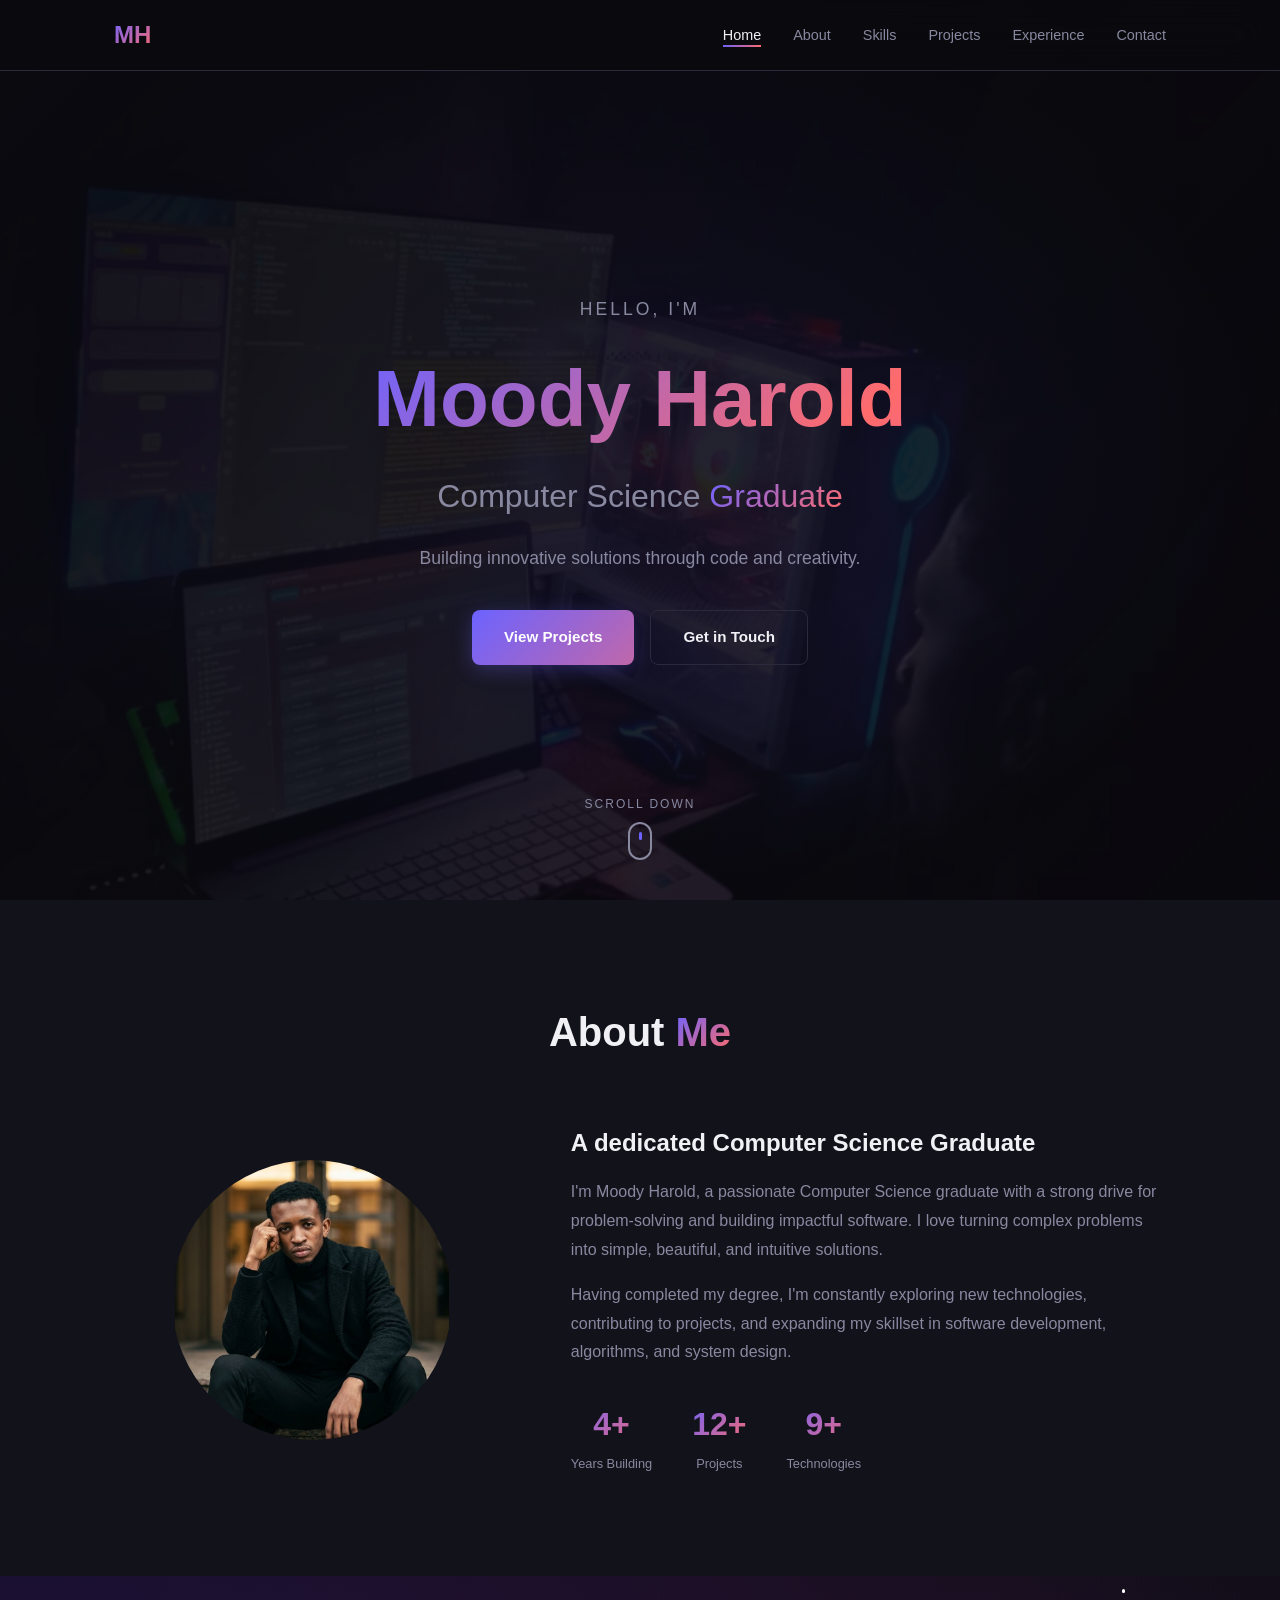
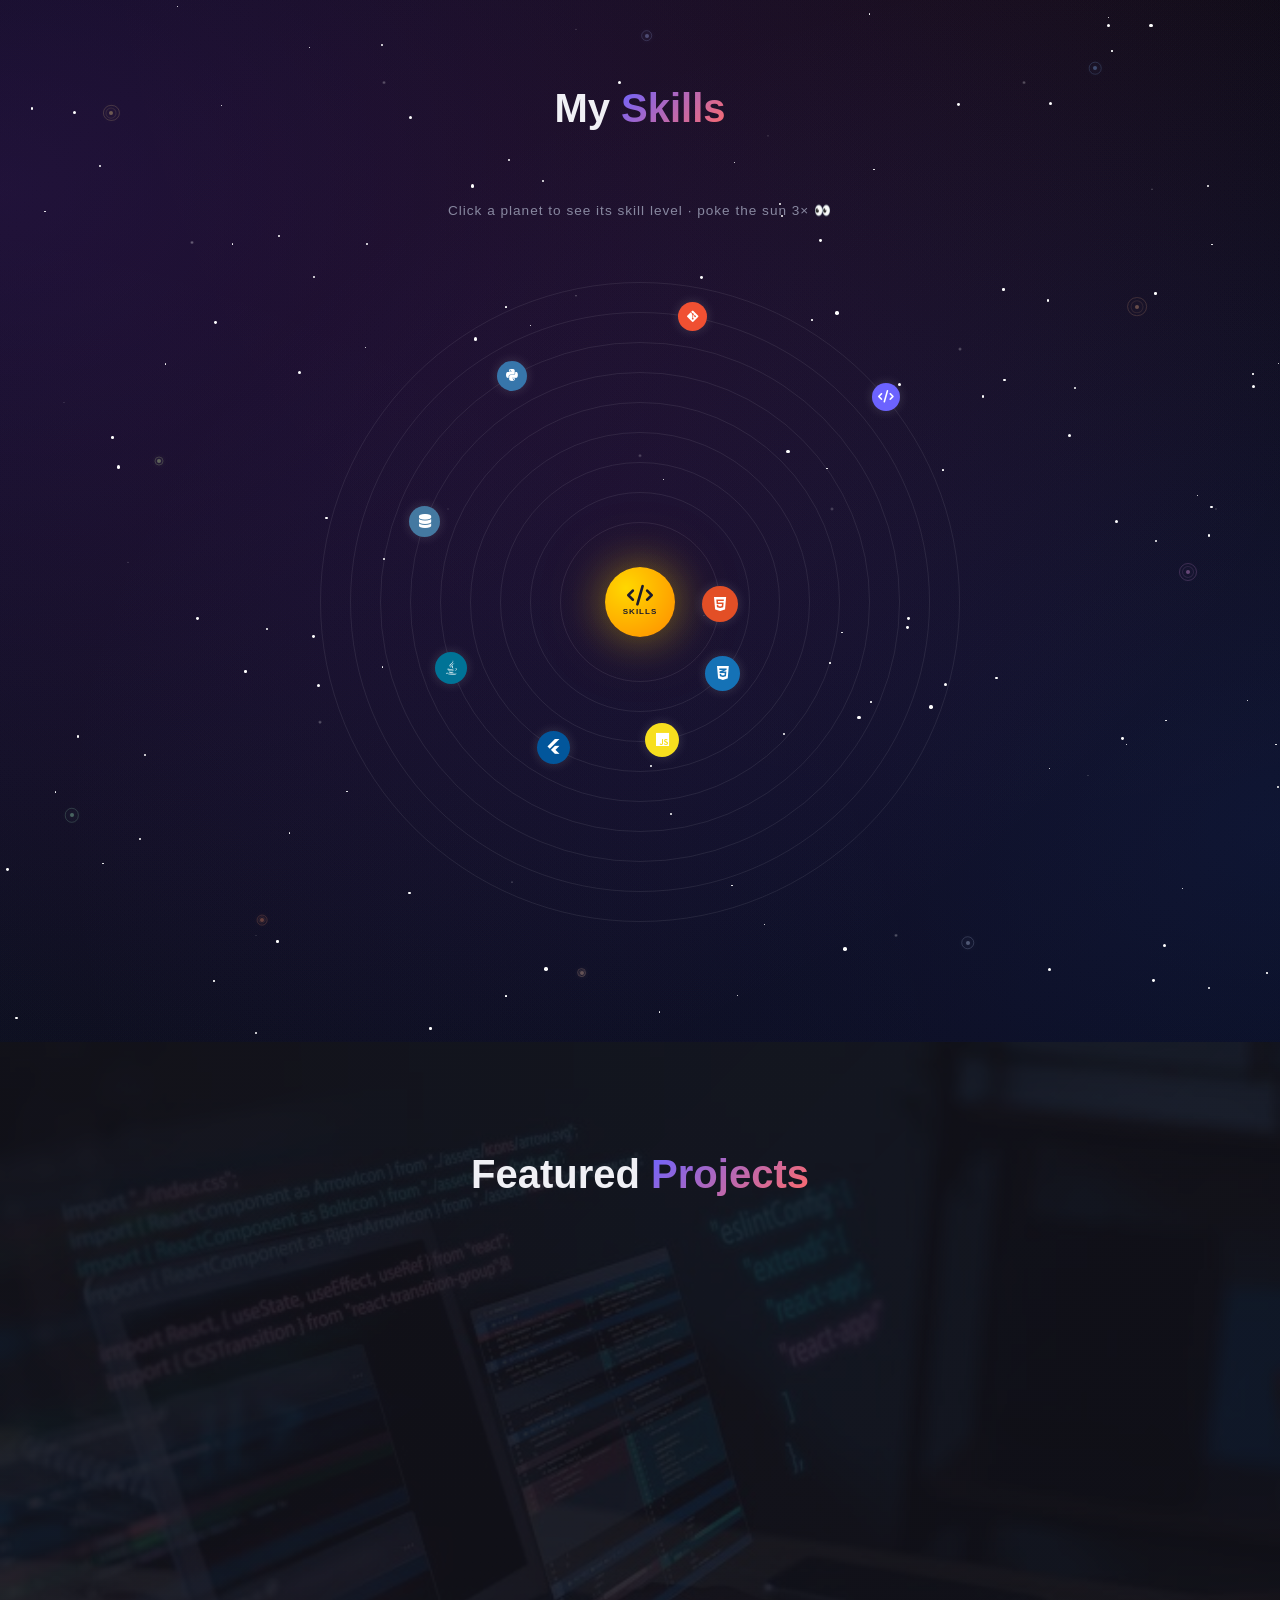
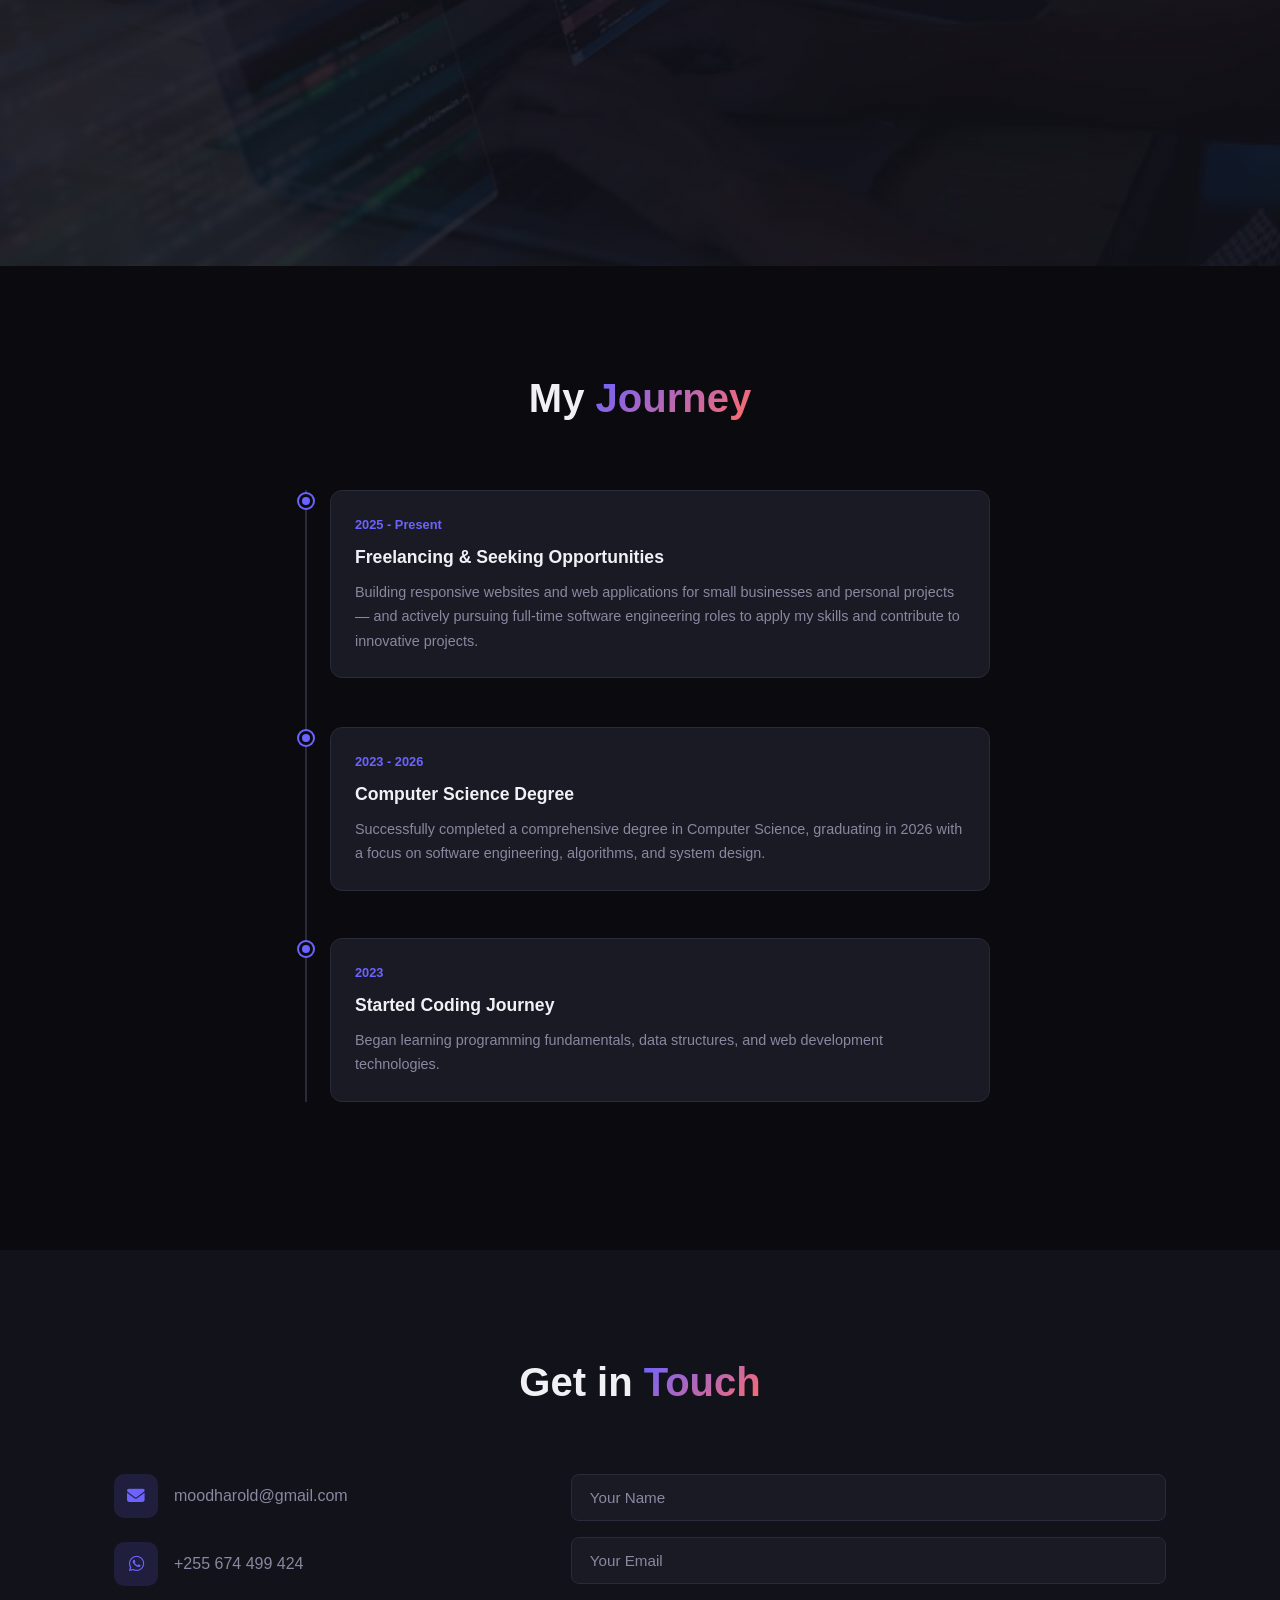
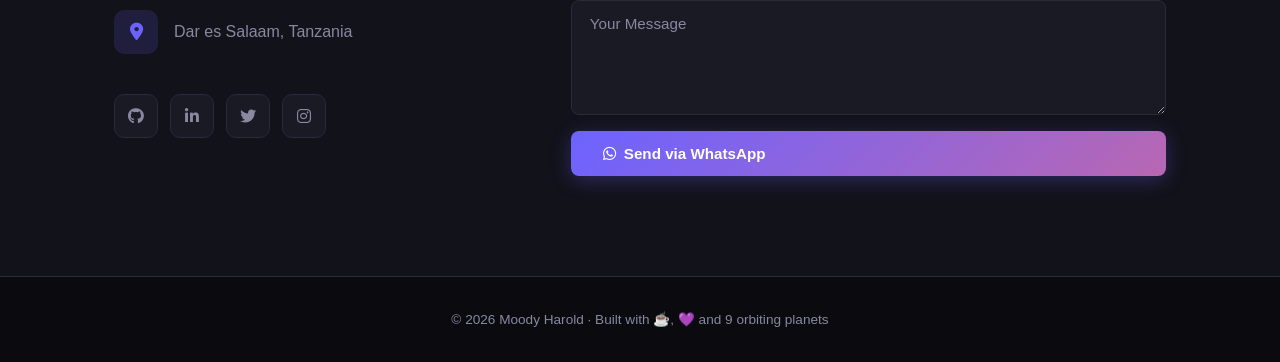
==== commit ccb9ee22: "Point all canonical URLs at the user-pages root Repo renamed to moodyharold.github.io, so the site n" ====
--- a/index.html
+++ b/index.html
@@ -5,16 +5,16 @@
   <meta name="viewport" content="width=device-width, initial-scale=1.0">
   <title>Moody Harold | Portfolio</title>
   <meta name="description" content="Portfolio of Moody Harold — Computer Science graduate building innovative solutions through code and creativity.">
-  <link rel="canonical" href="https://moodyharold.github.io/my-portifolio-website/">
+  <link rel="canonical" href="https://moodyharold.github.io/">
   <meta name="theme-color" content="#0a0a0f">
   <meta name="referrer" content="strict-origin-when-cross-origin">
 
   <!-- Open Graph / WhatsApp / LinkedIn / Telegram -->
   <meta property="og:type" content="website">
-  <meta property="og:url" content="https://moodyharold.github.io/my-portifolio-website/">
+  <meta property="og:url" content="https://moodyharold.github.io/">
   <meta property="og:title" content="Moody Harold | Portfolio">
   <meta property="og:description" content="Computer Science graduate building innovative solutions through code and creativity. Explore my projects, skills & journey.">
-  <meta property="og:image" content="https://moodyharold.github.io/my-portifolio-website/images/og-image.jpg">
+  <meta property="og:image" content="https://moodyharold.github.io/images/og-image.jpg">
   <meta property="og:image:width" content="1200">
   <meta property="og:image:height" content="630">
   <meta property="og:image:alt" content="Moody Harold — Computer Science Graduate">
@@ -23,7 +23,7 @@
   <meta name="twitter:card" content="summary_large_image">
   <meta name="twitter:title" content="Moody Harold | Portfolio">
   <meta name="twitter:description" content="Computer Science graduate building innovative solutions through code and creativity.">
-  <meta name="twitter:image" content="https://moodyharold.github.io/my-portifolio-website/images/og-image.jpg">
+  <meta name="twitter:image" content="https://moodyharold.github.io/images/og-image.jpg">
 
   <!-- Icons -->
   <link rel="icon" type="image/png" sizes="64x64" href="images/favicon.png">
@@ -156,8 +156,8 @@
               <span>HTML</span><span>CSS</span><span>JS</span>
             </div>
             <div class="project-links">
-              <a href="https://github.com/MoodyHarold/my-portifolio-website" target="_blank" rel="noopener noreferrer" class="btn-small"><i class="fab fa-github"></i> Code</a>
-              <a href="https://moodyharold.github.io/my-portifolio-website/" target="_blank" rel="noopener noreferrer" class="btn-small"><i class="fas fa-external-link-alt"></i> Live</a>
+              <a href="https://github.com/MoodyHarold/moodyharold.github.io" target="_blank" rel="noopener noreferrer" class="btn-small"><i class="fab fa-github"></i> Code</a>
+              <a href="https://moodyharold.github.io/" target="_blank" rel="noopener noreferrer" class="btn-small"><i class="fas fa-external-link-alt"></i> Live</a>
             </div>
           </div>
         </div>
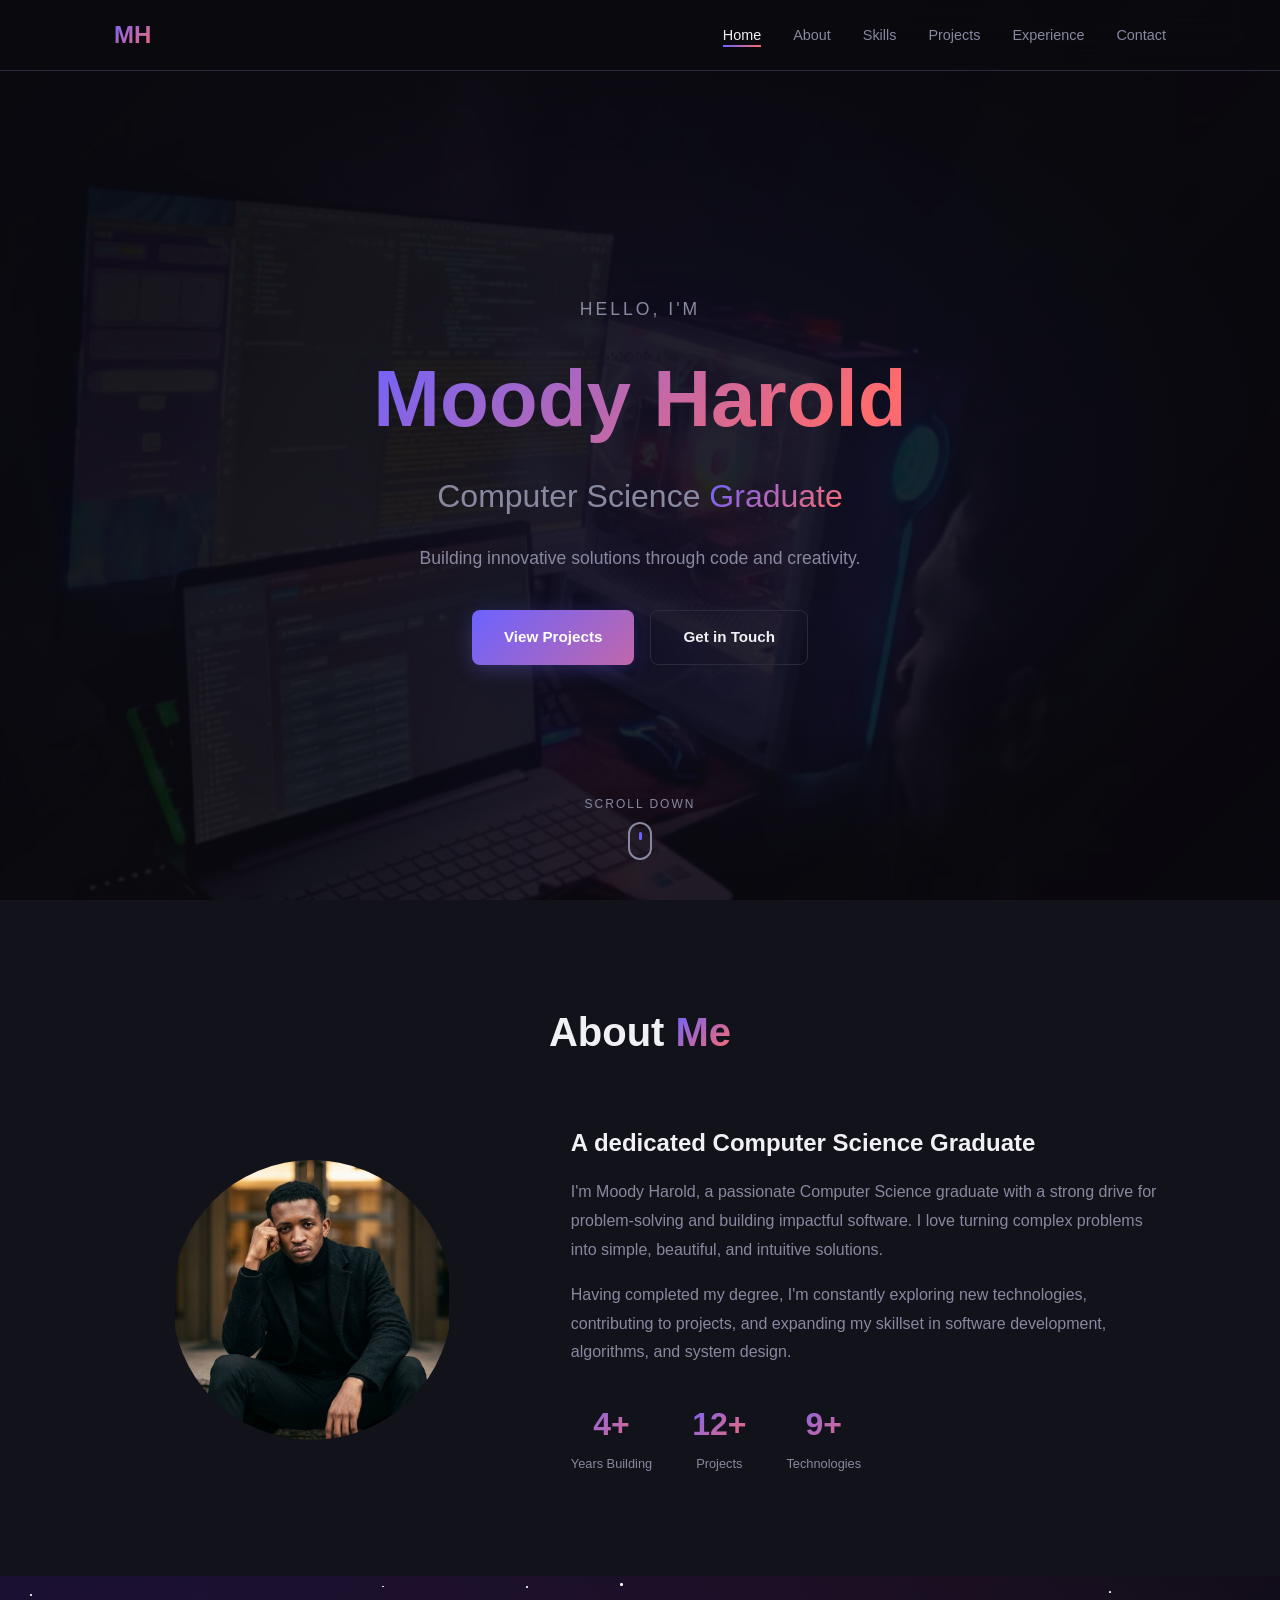
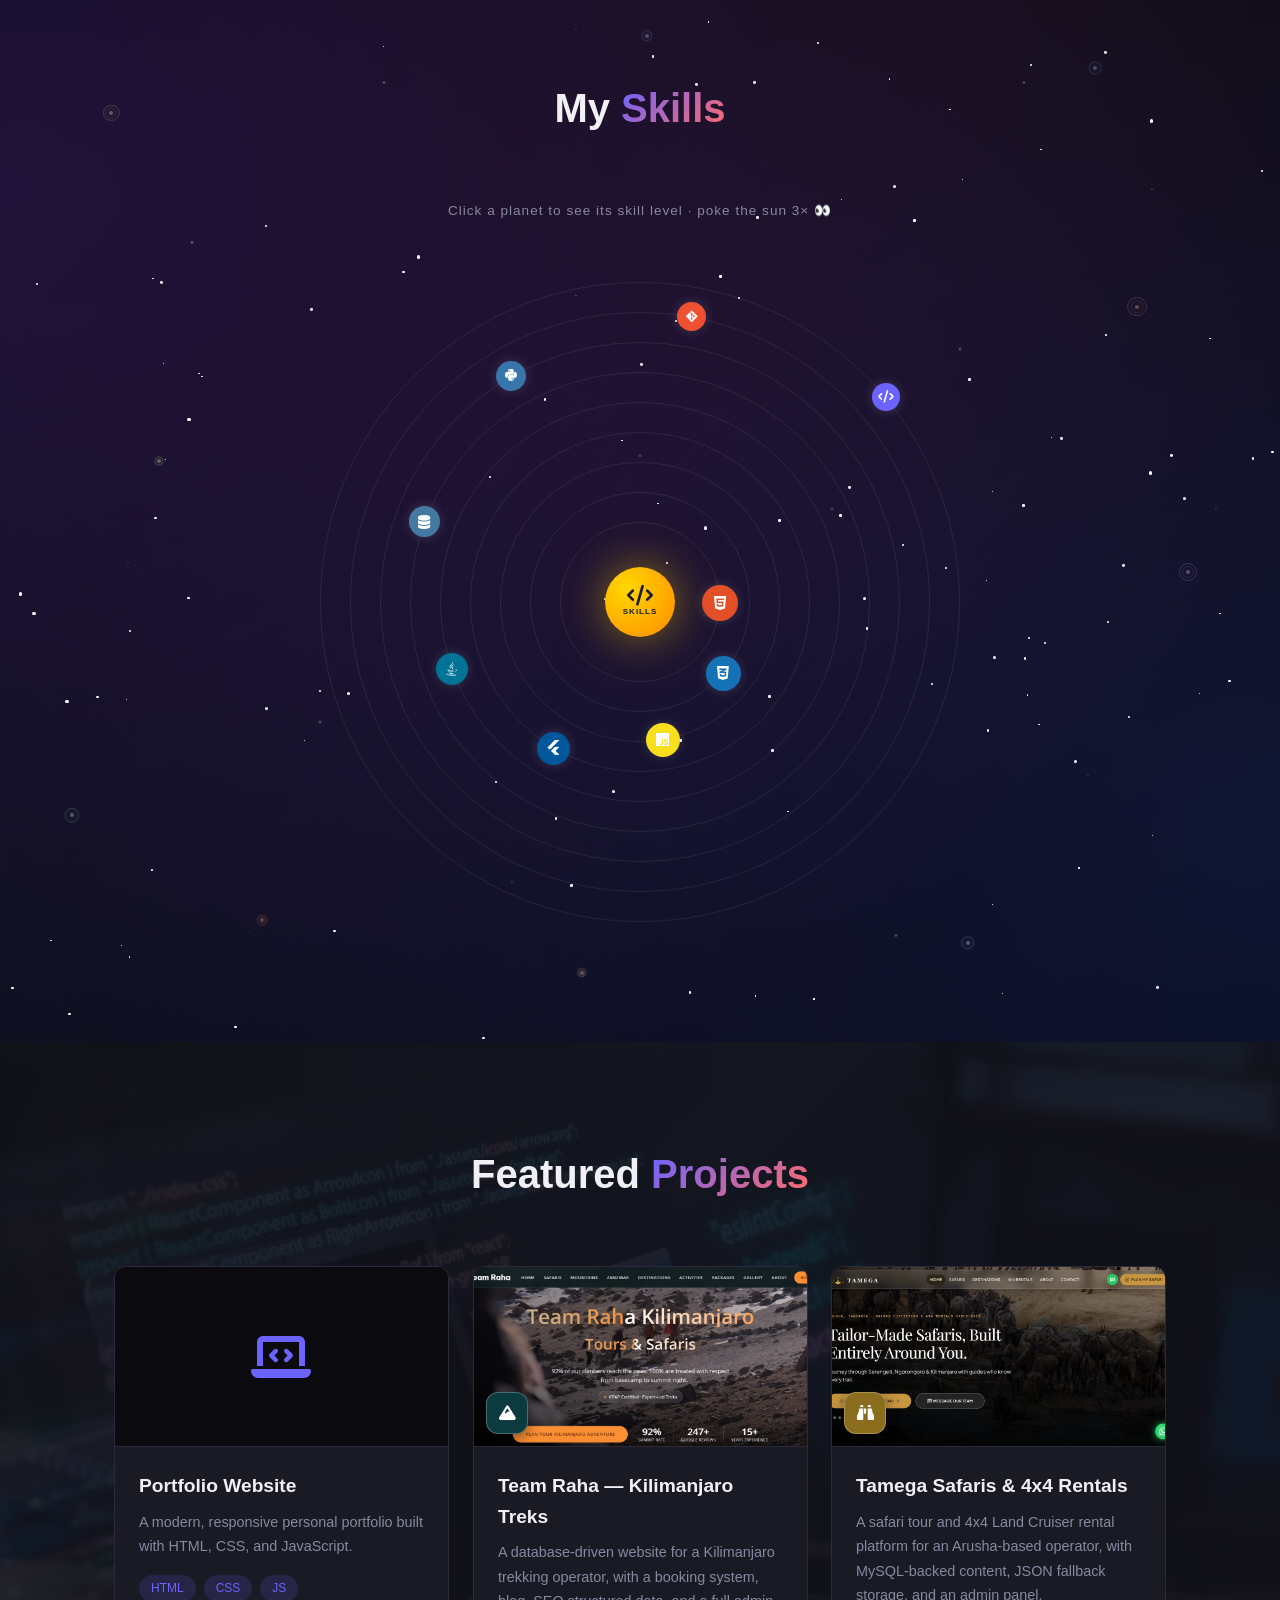
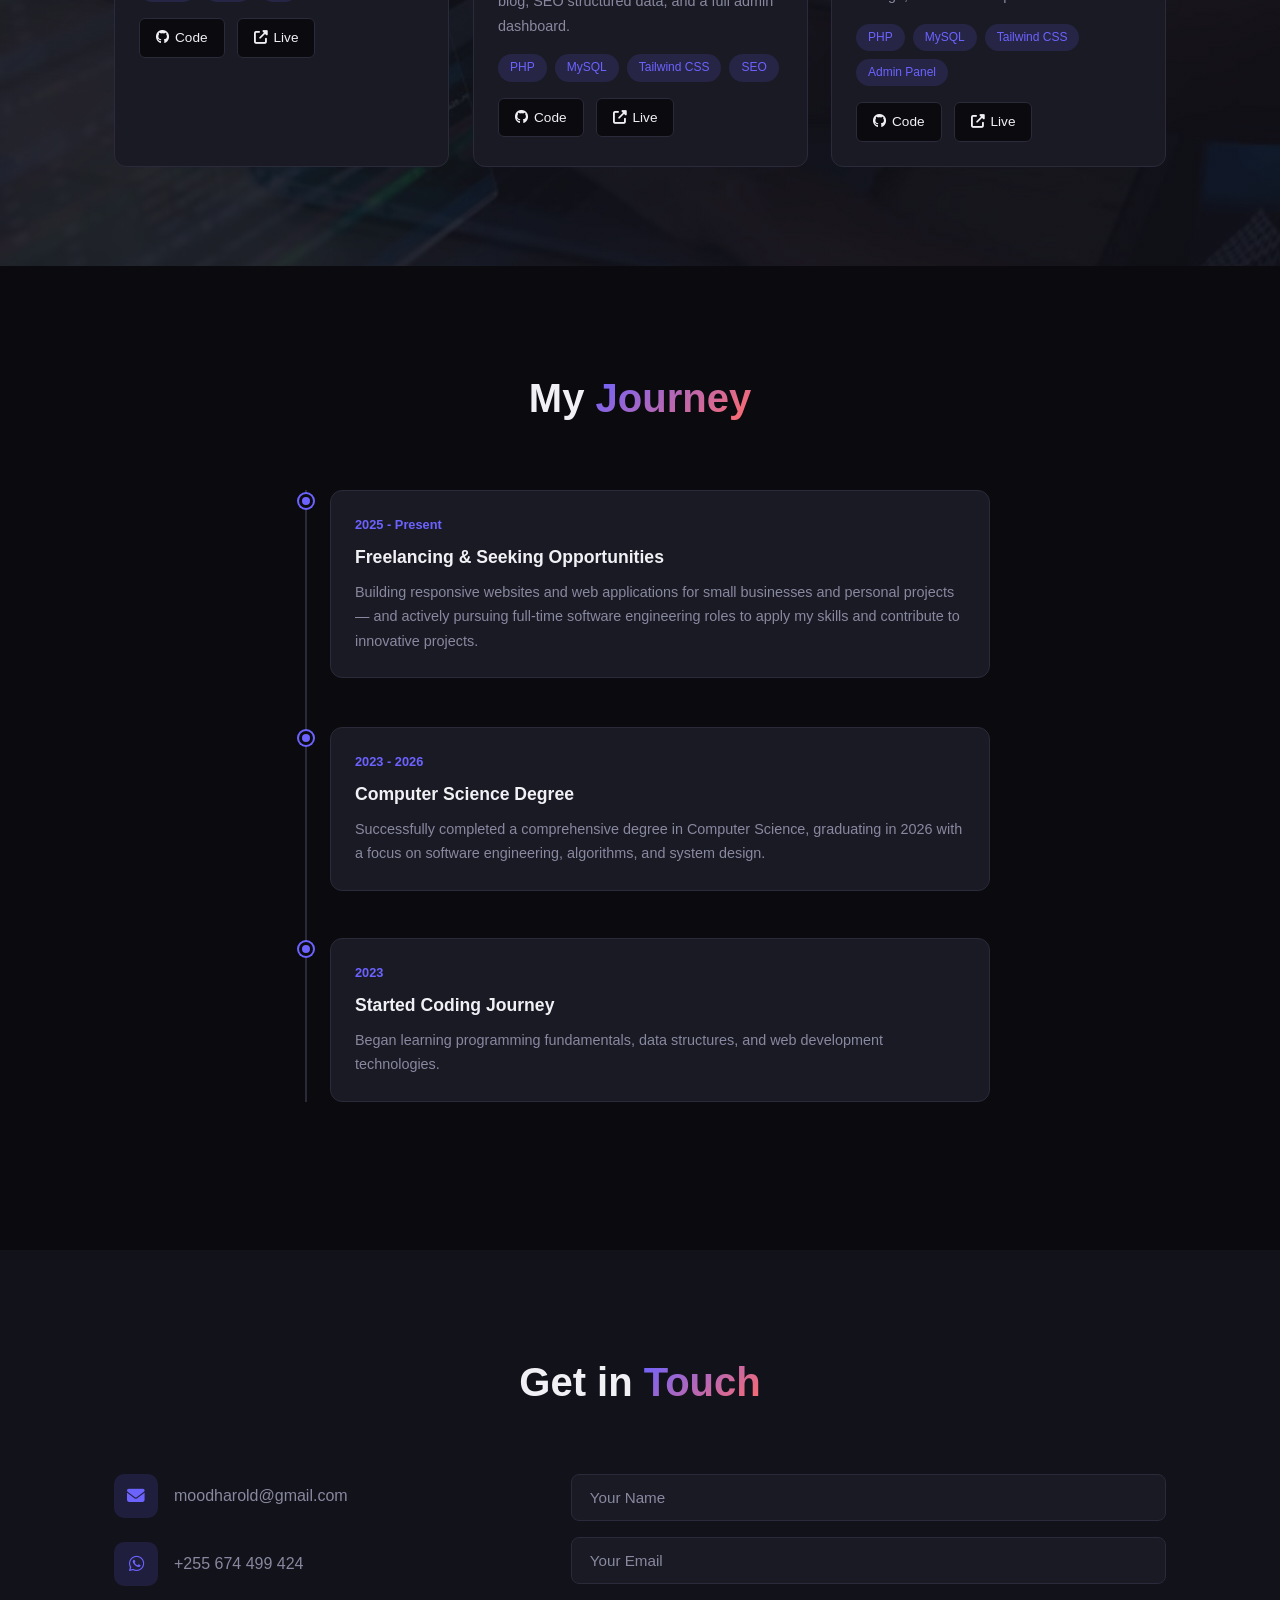
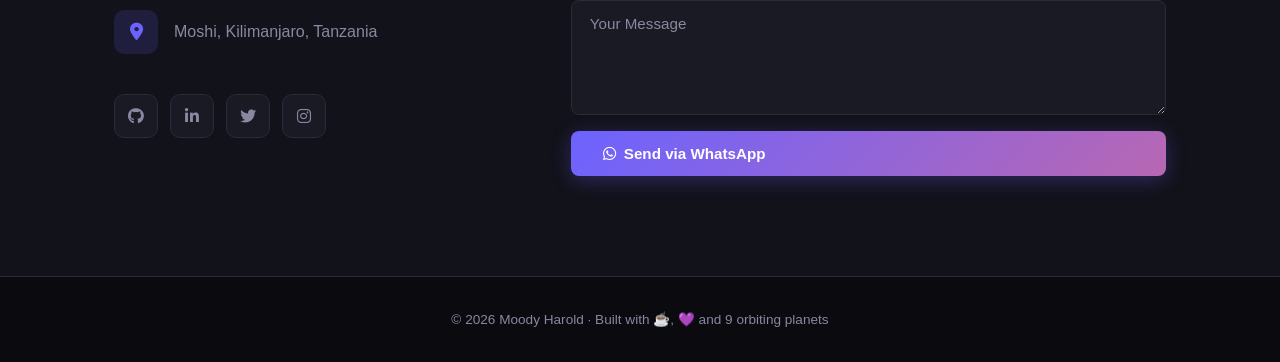
==== commit 04b6bd87: "Correct location to Moshi, Kilimanjaro, Tanzania 🤖 Generated with Codebuff Co-Authored-By: Codebuff " ====
--- a/index.html
+++ b/index.html
@@ -244,7 +244,7 @@
           </a>
           <div class="contact-item">
             <i class="fas fa-map-marker-alt"></i>
-            <p>Dar es Salaam, Tanzania</p>
+            <p>Moshi, Kilimanjaro, Tanzania</p>
           </div>
           <div class="social-links">
             <a href="https://github.com/MoodyHarold" target="_blank" rel="noopener noreferrer" class="social-link" aria-label="GitHub"><i class="fab fa-github"></i></a>
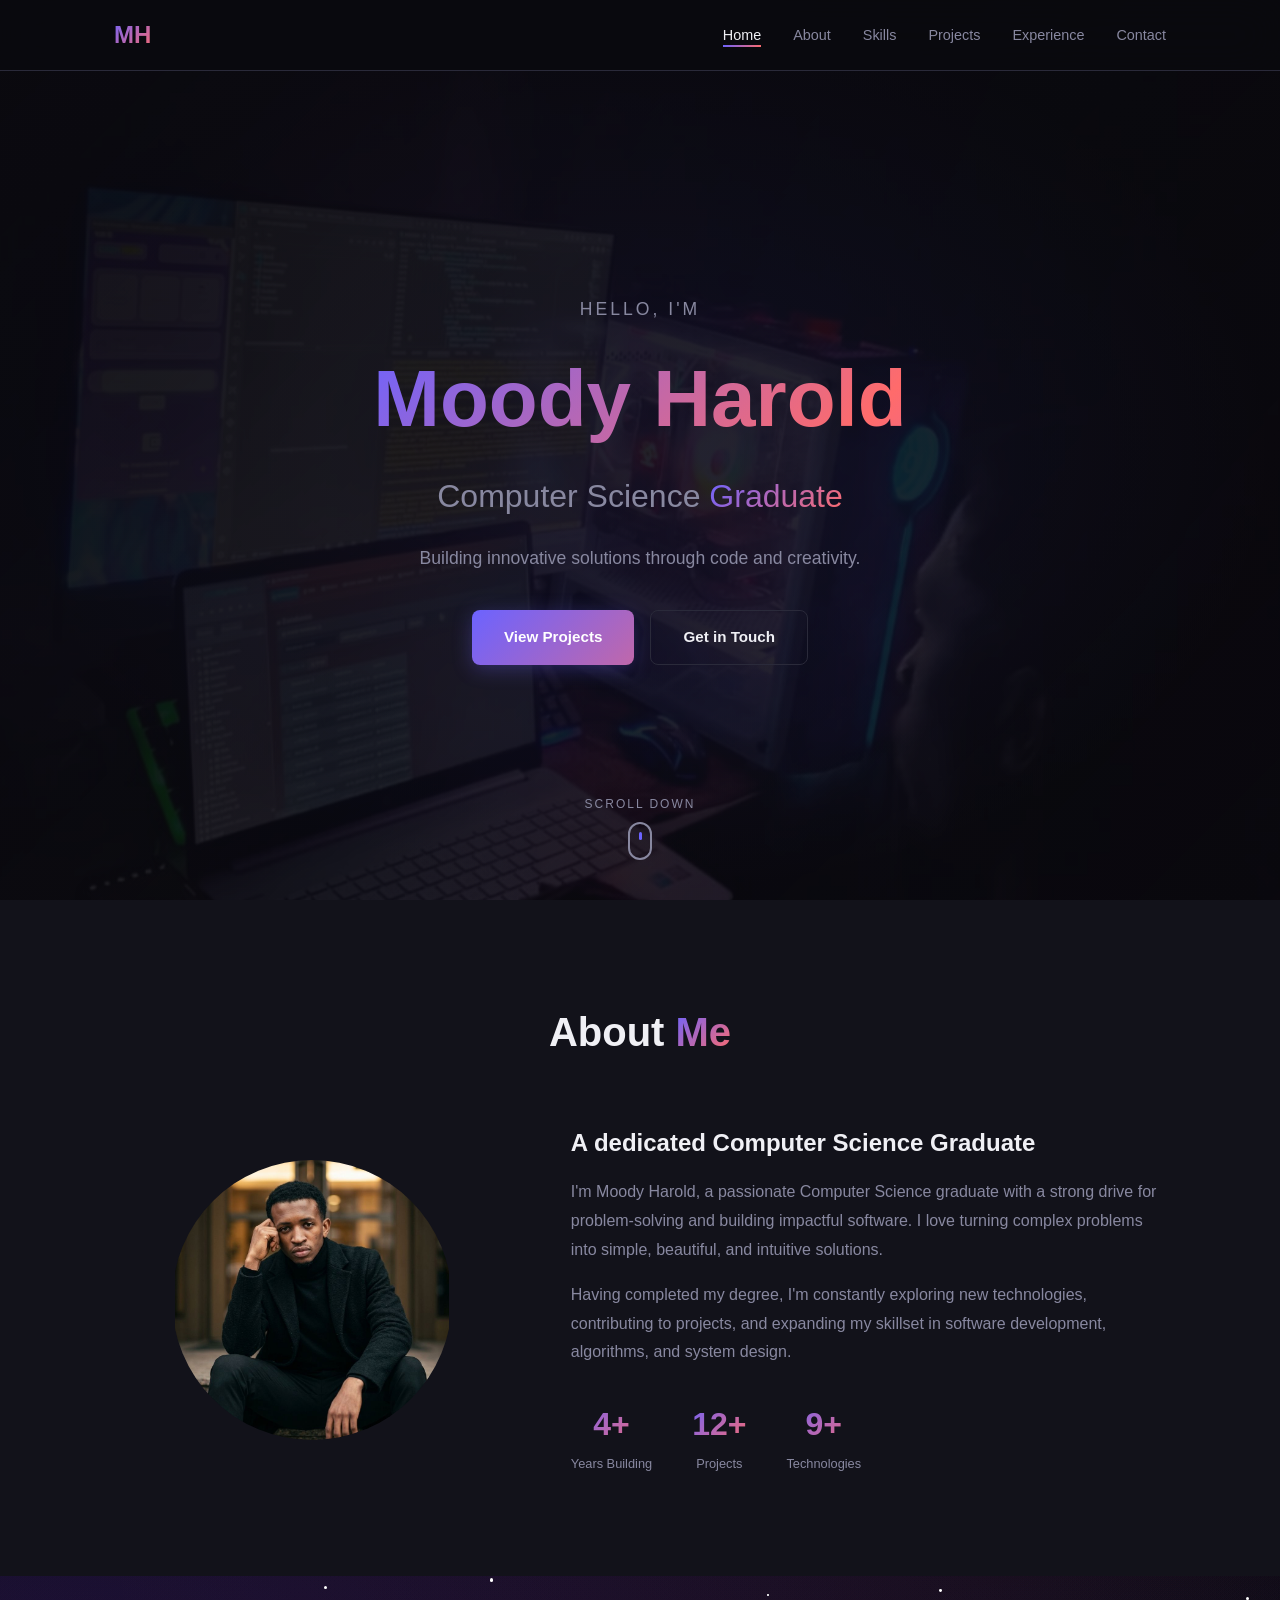
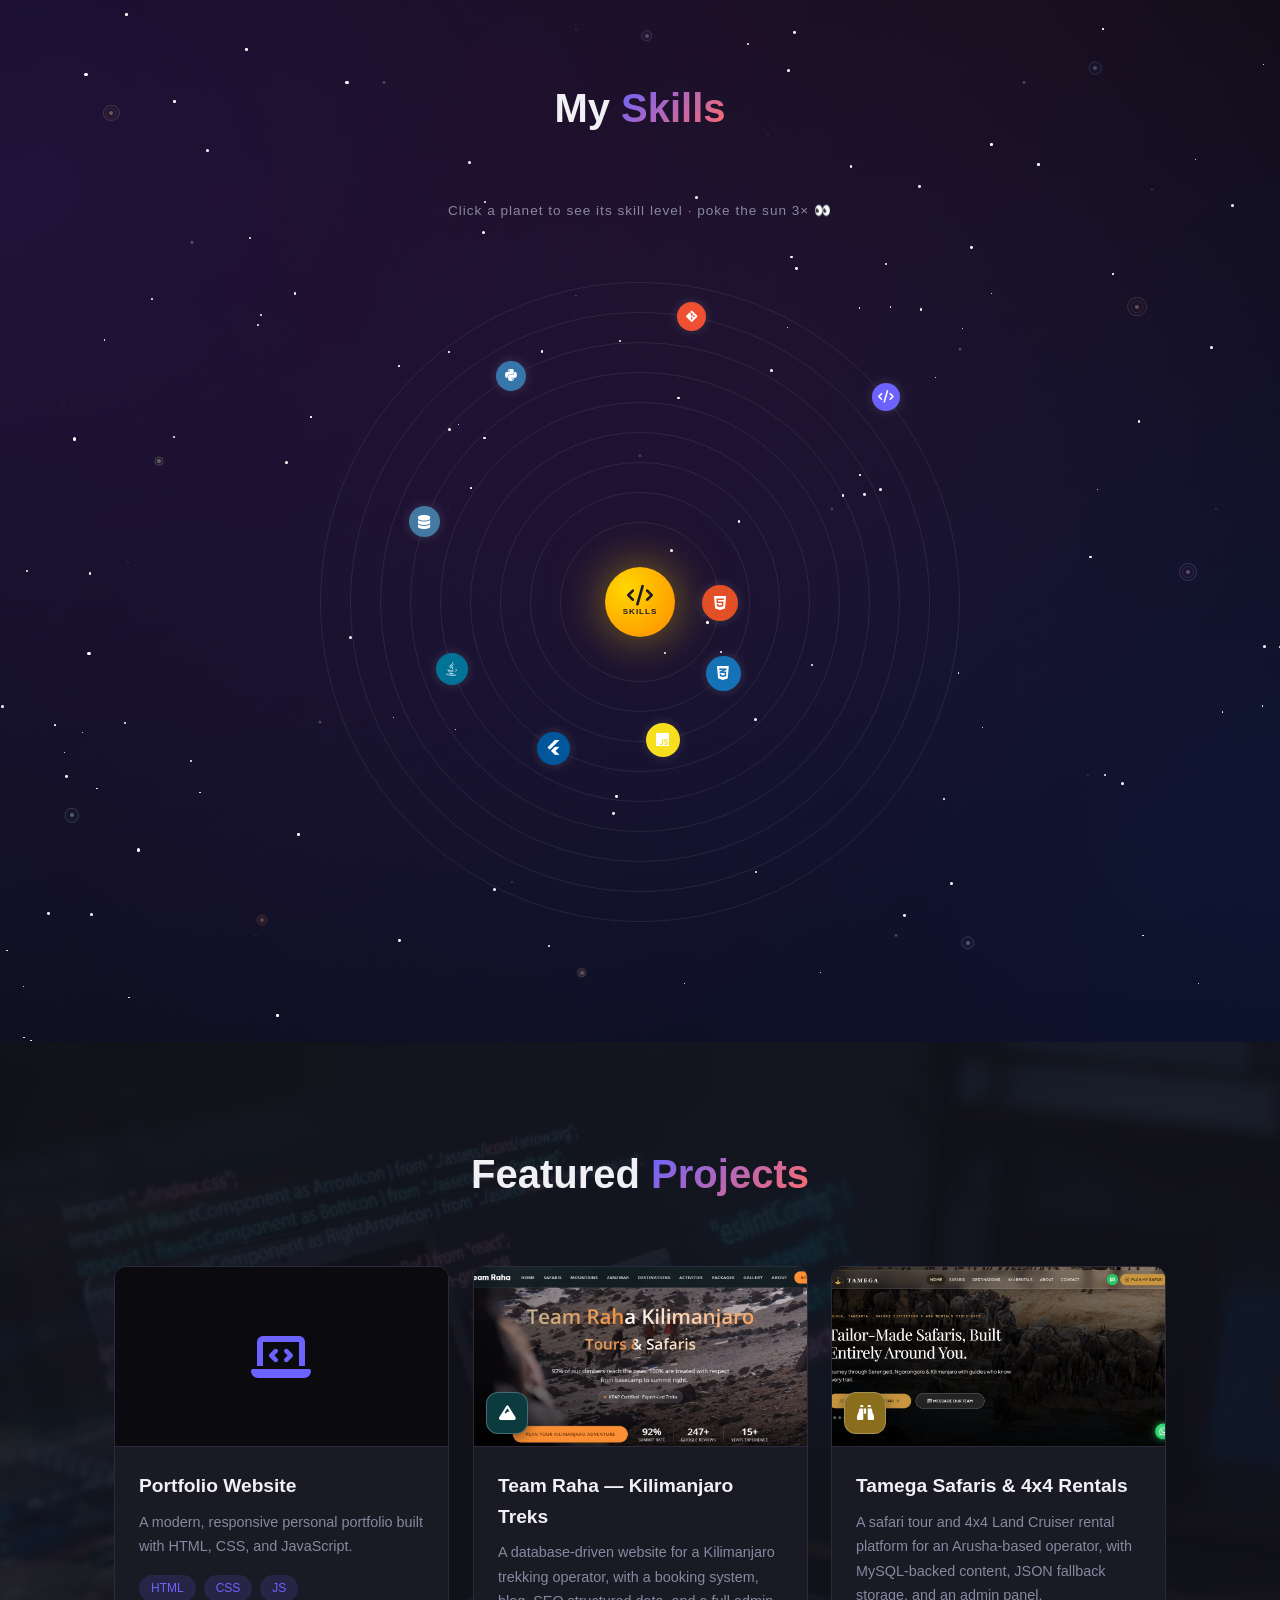
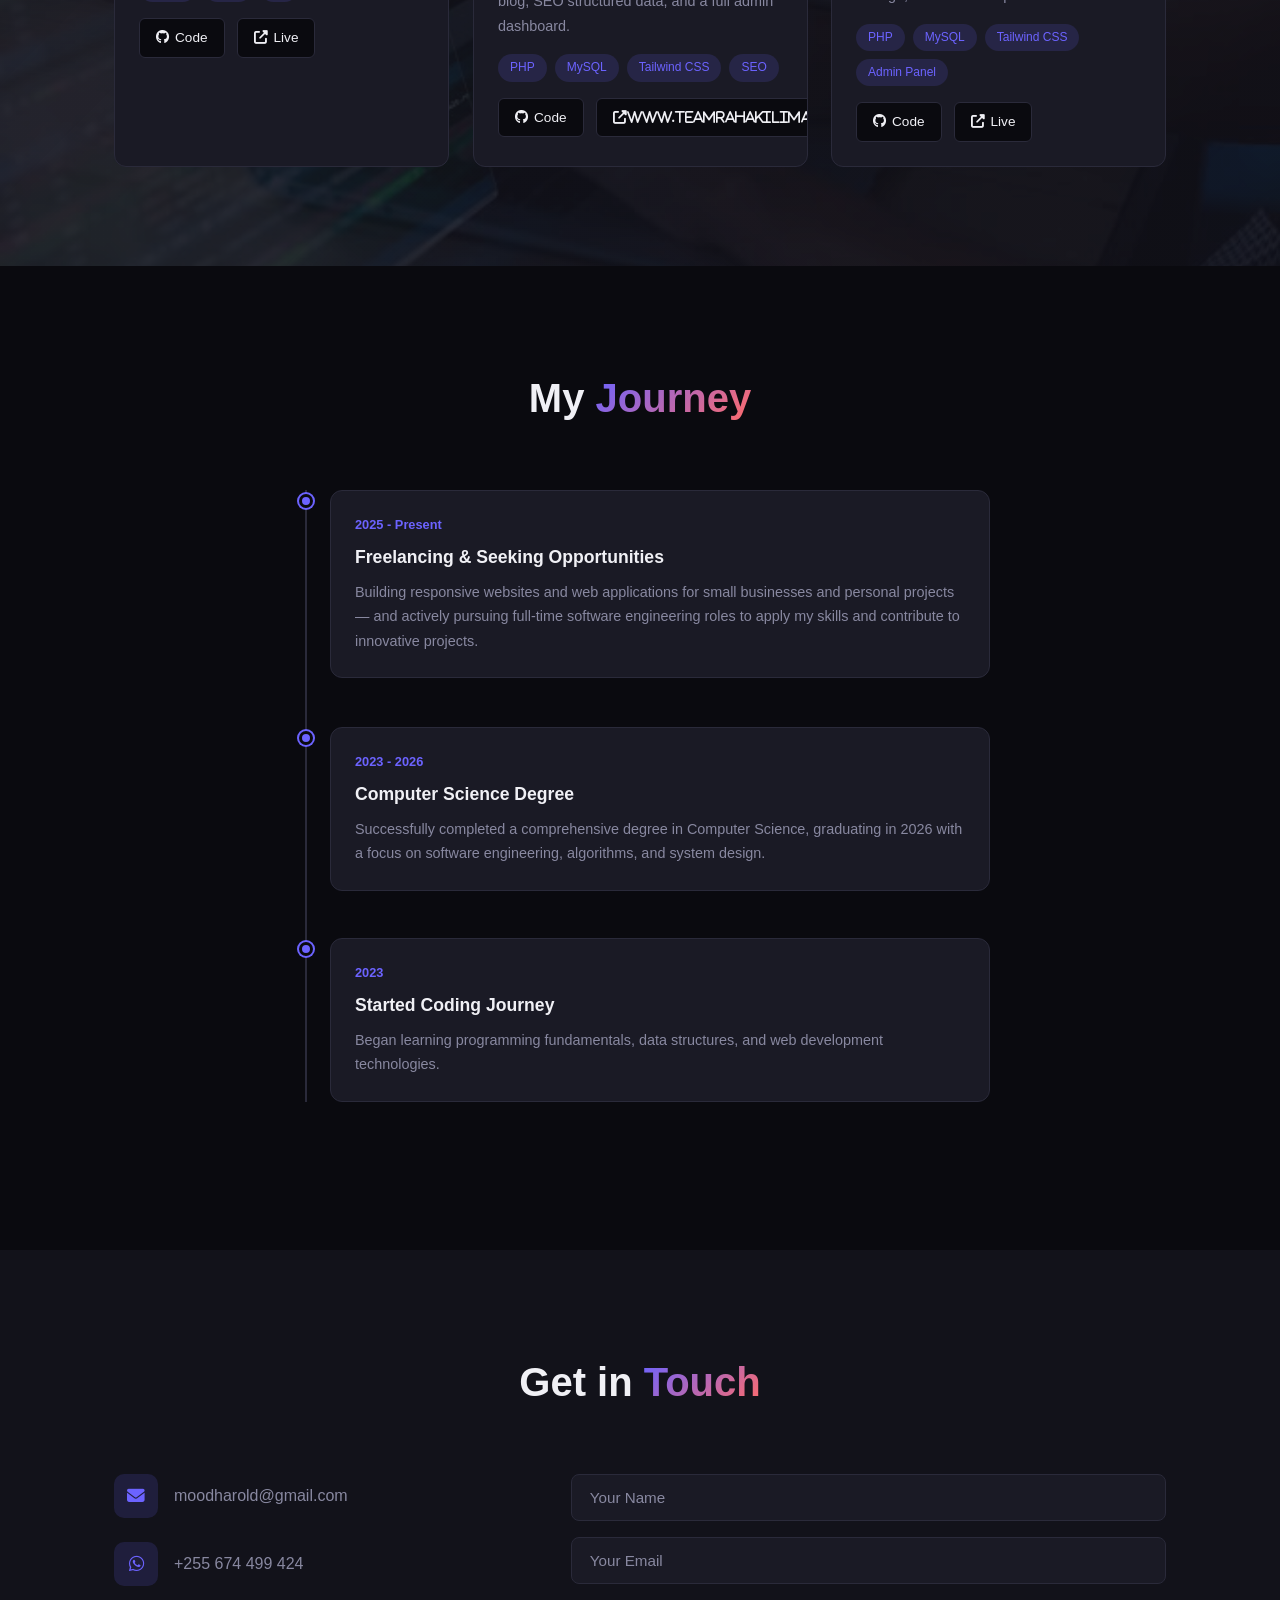
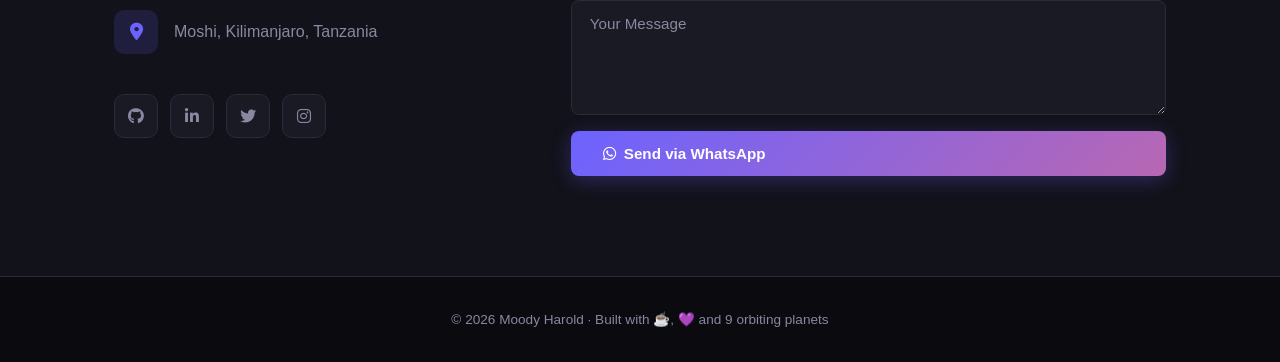
==== commit d2b69b94: "Update index.html" ====
--- a/index.html
+++ b/index.html
@@ -173,7 +173,7 @@
             </div>
             <div class="project-links">
               <a href="#" class="btn-small ongoing-link"><i class="fab fa-github"></i> Code</a>
-              <a href="#" class="btn-small ongoing-link"><i class="fas fa-external-link-alt"></i> Live</a>
+              <a href="#" class="btn-small ongoing-link"><i class="fas fa-external-link-alt">www.teamrahakilimanjaro.com</i> Live</a>
             </div>
           </div>
         </div>
@@ -272,4 +272,4 @@
 
   <script src="js/script.js?v=5"></script>
 </body>
-</html>+</html>
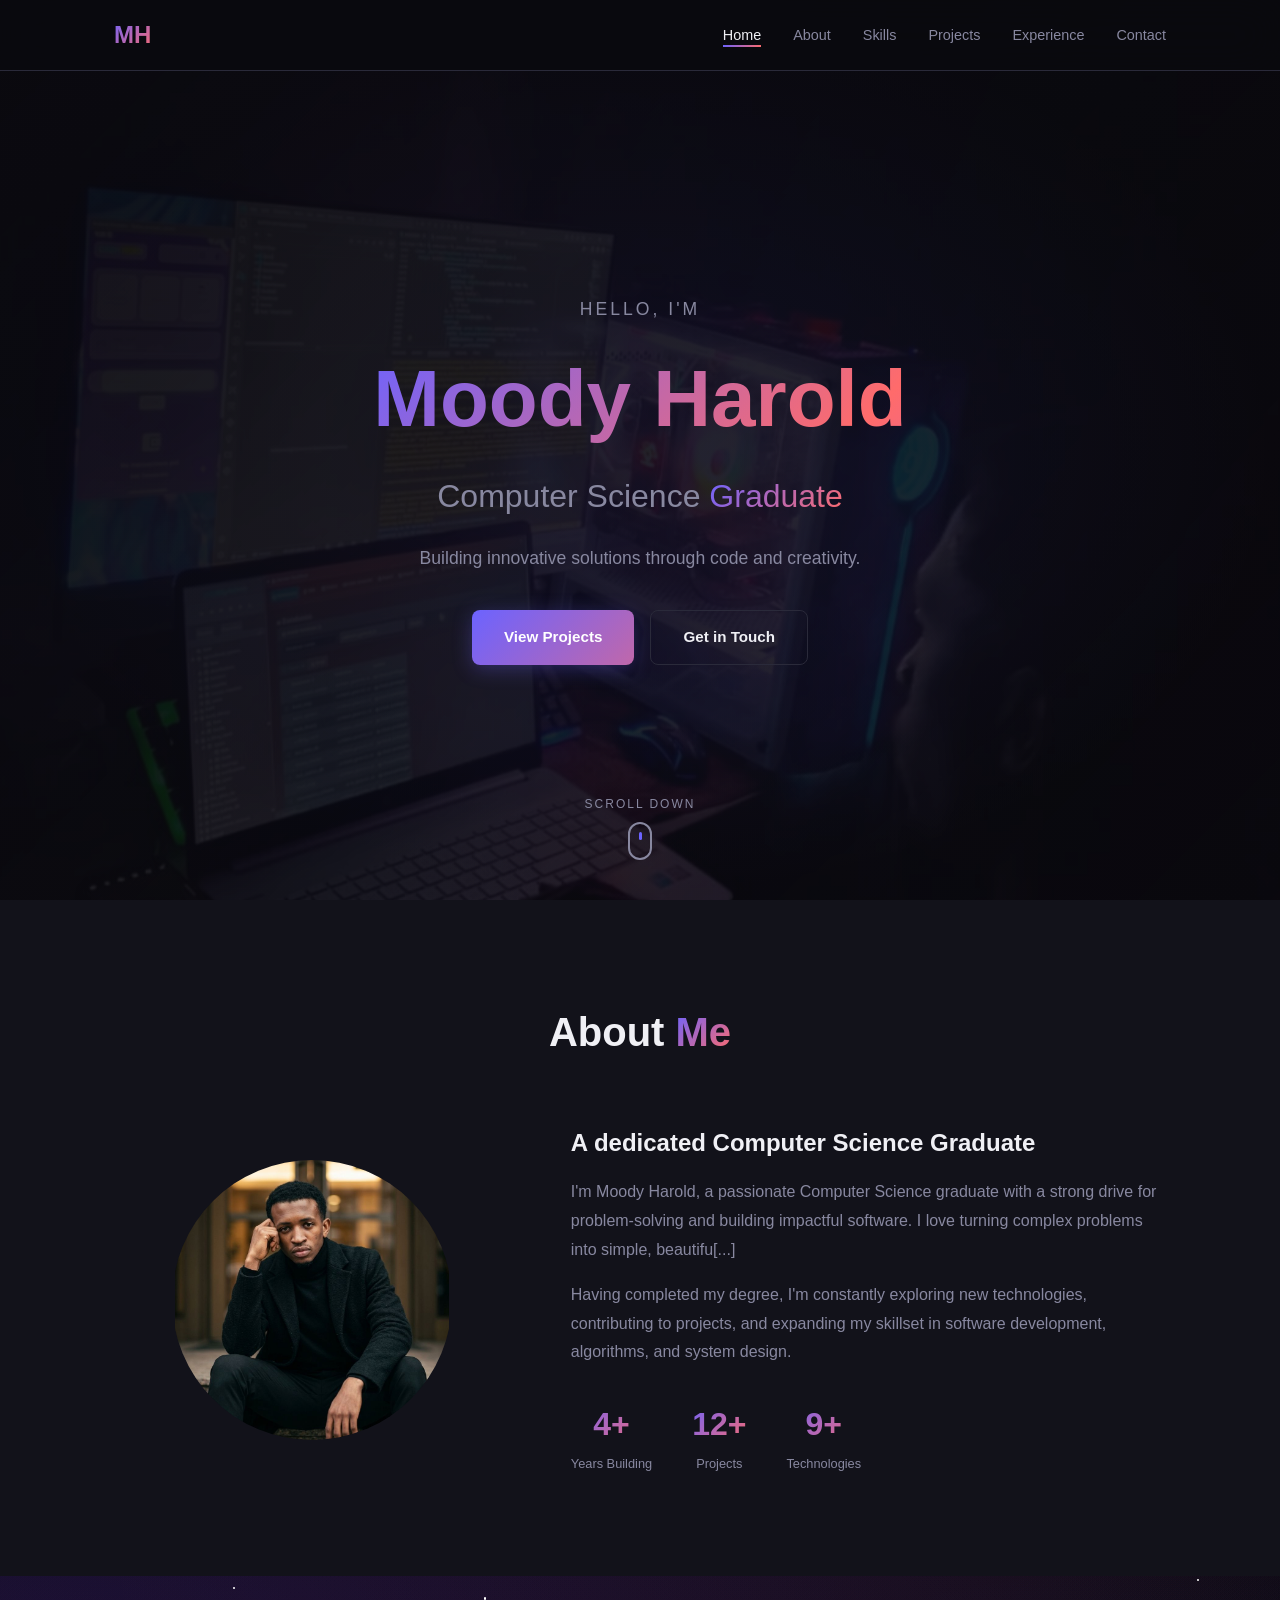
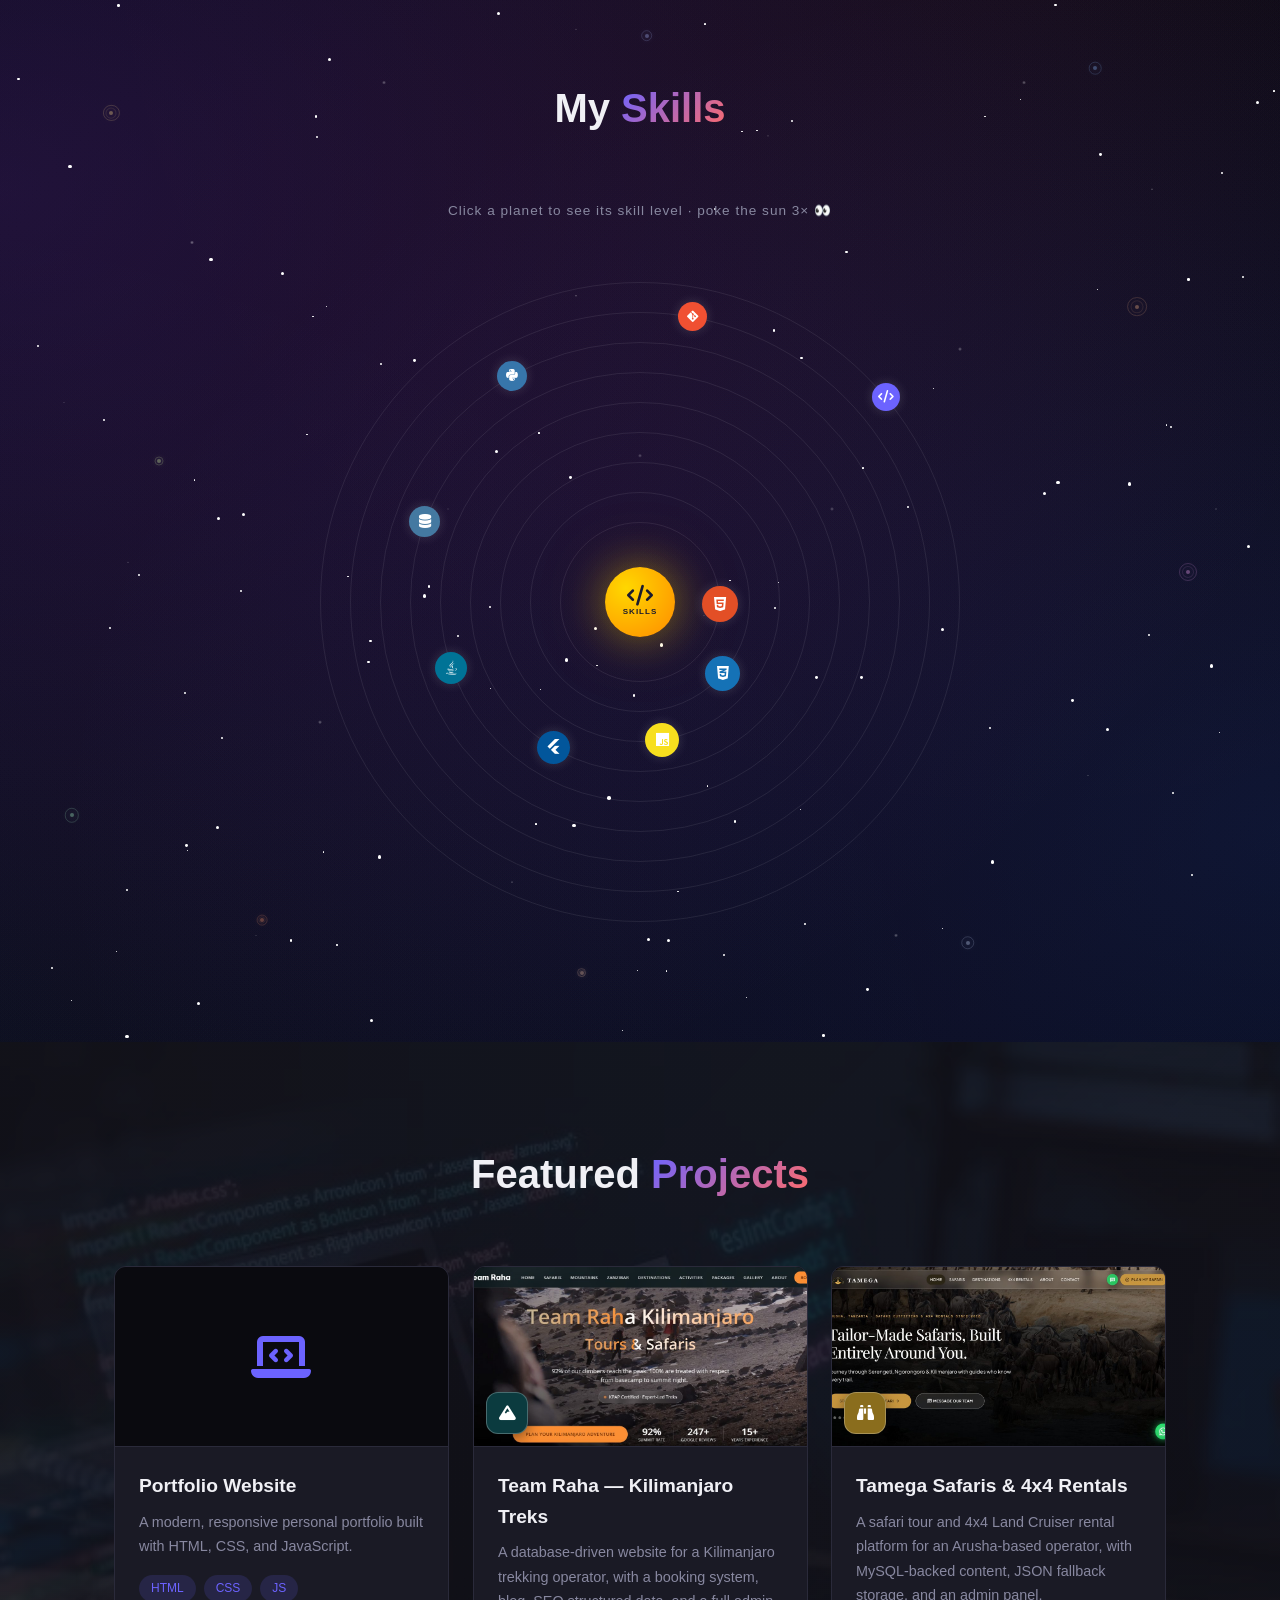
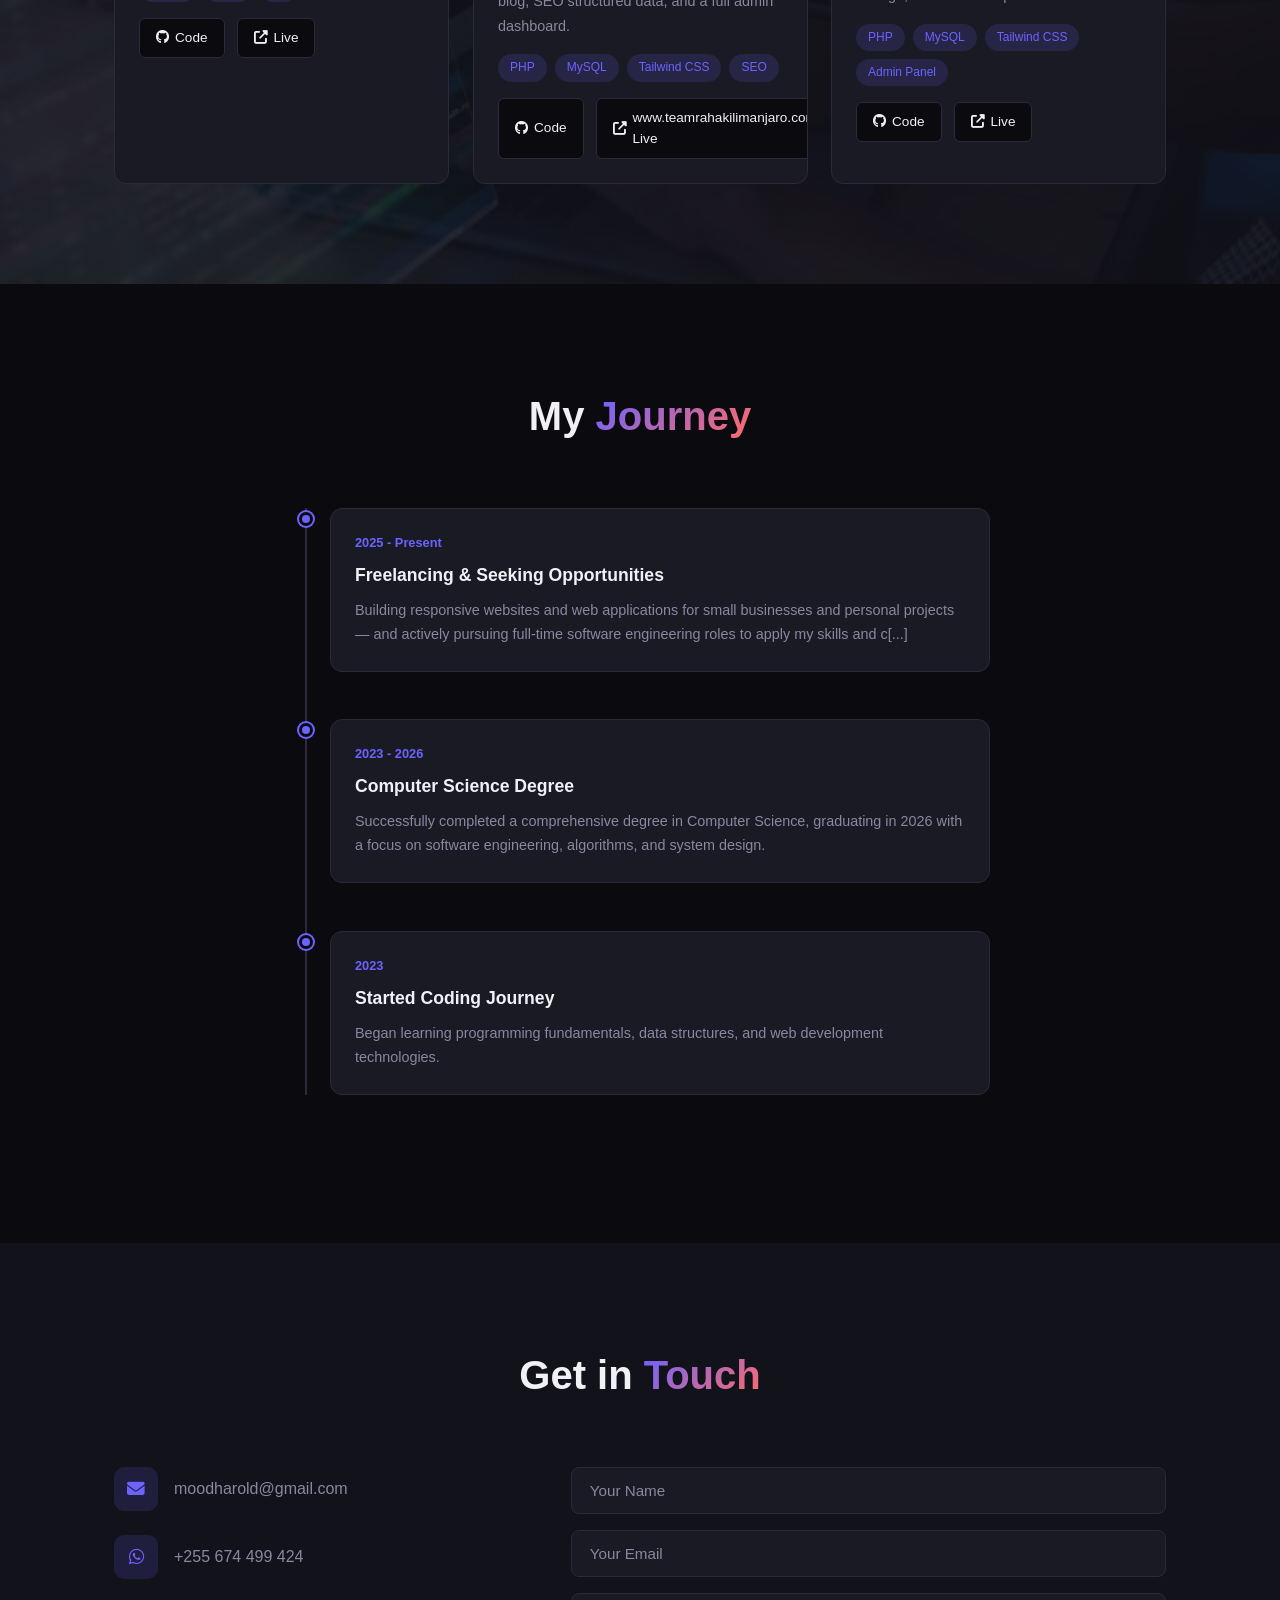
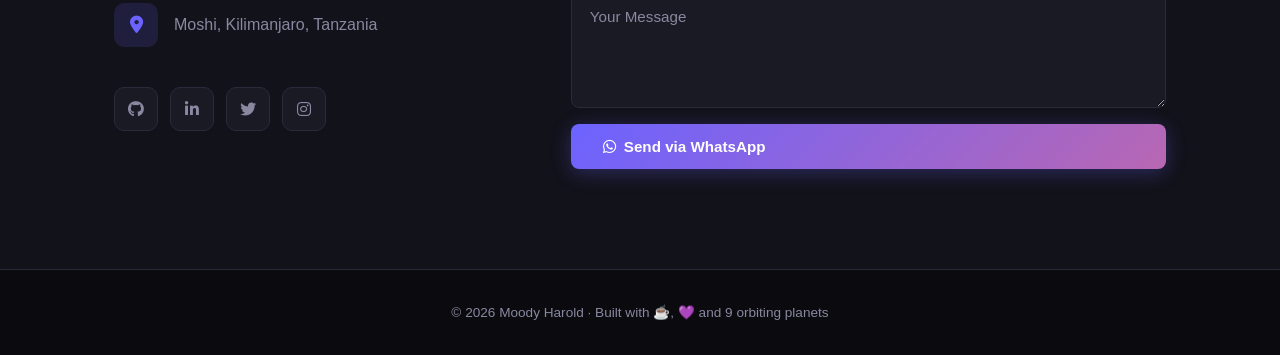
==== commit bbf0803d: "Add live link for Team Raha project" ====
--- a/index.html
+++ b/index.html
@@ -82,7 +82,7 @@
         </div>
         <div class="about-text">
           <h3>A dedicated Computer Science Graduate</h3>
-          <p>I'm Moody Harold, a passionate Computer Science graduate with a strong drive for problem-solving and building impactful software. I love turning complex problems into simple, beautiful, and intuitive solutions.</p>
+          <p>I'm Moody Harold, a passionate Computer Science graduate with a strong drive for problem-solving and building impactful software. I love turning complex problems into simple, beautifu[...]
           <p>Having completed my degree, I'm constantly exploring new technologies, contributing to projects, and expanding my skillset in software development, algorithms, and system design.</p>
           <div class="about-stats">
             <div class="stat">
@@ -173,7 +173,7 @@
             </div>
             <div class="project-links">
               <a href="#" class="btn-small ongoing-link"><i class="fab fa-github"></i> Code</a>
-              <a href="#" class="btn-small ongoing-link"><i class="fas fa-external-link-alt">www.teamrahakilimanjaro.com</i> Live</a>
+              <a href="https://www.teamrahakilimanjaro.com" target="_blank" rel="noopener noreferrer" class="btn-small ongoing-link"><i class="fas fa-external-link-alt"></i> www.teamrahakilimanjaro.com Live</a>
             </div>
           </div>
         </div>
@@ -206,7 +206,7 @@
           <div class="timeline-content">
             <span class="timeline-date">2025 - Present</span>
             <h3>Freelancing &amp; Seeking Opportunities</h3>
-            <p>Building responsive websites and web applications for small businesses and personal projects — and actively pursuing full-time software engineering roles to apply my skills and contribute to innovative projects.</p>
+            <p>Building responsive websites and web applications for small businesses and personal projects — and actively pursuing full-time software engineering roles to apply my skills and c[...]
           </div>
         </div>
         <div class="timeline-item reveal" style="--d:.15s">
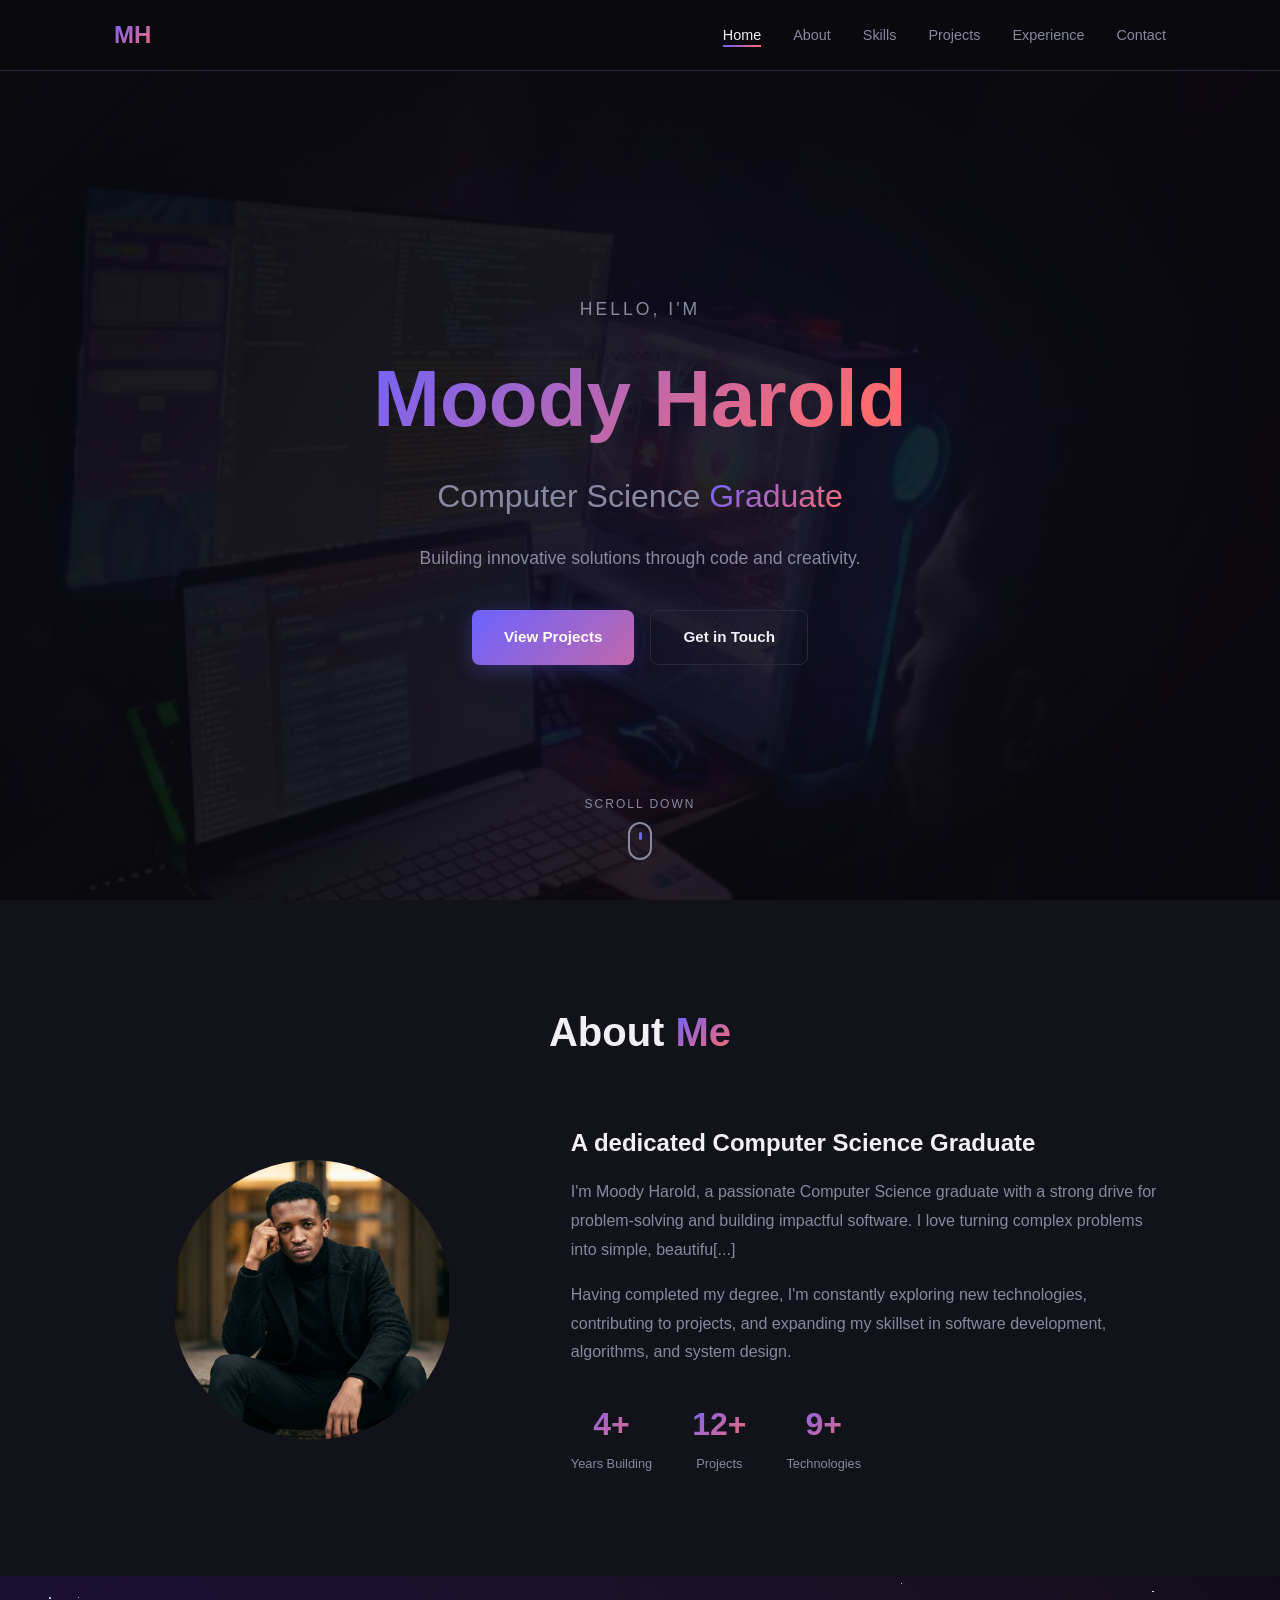
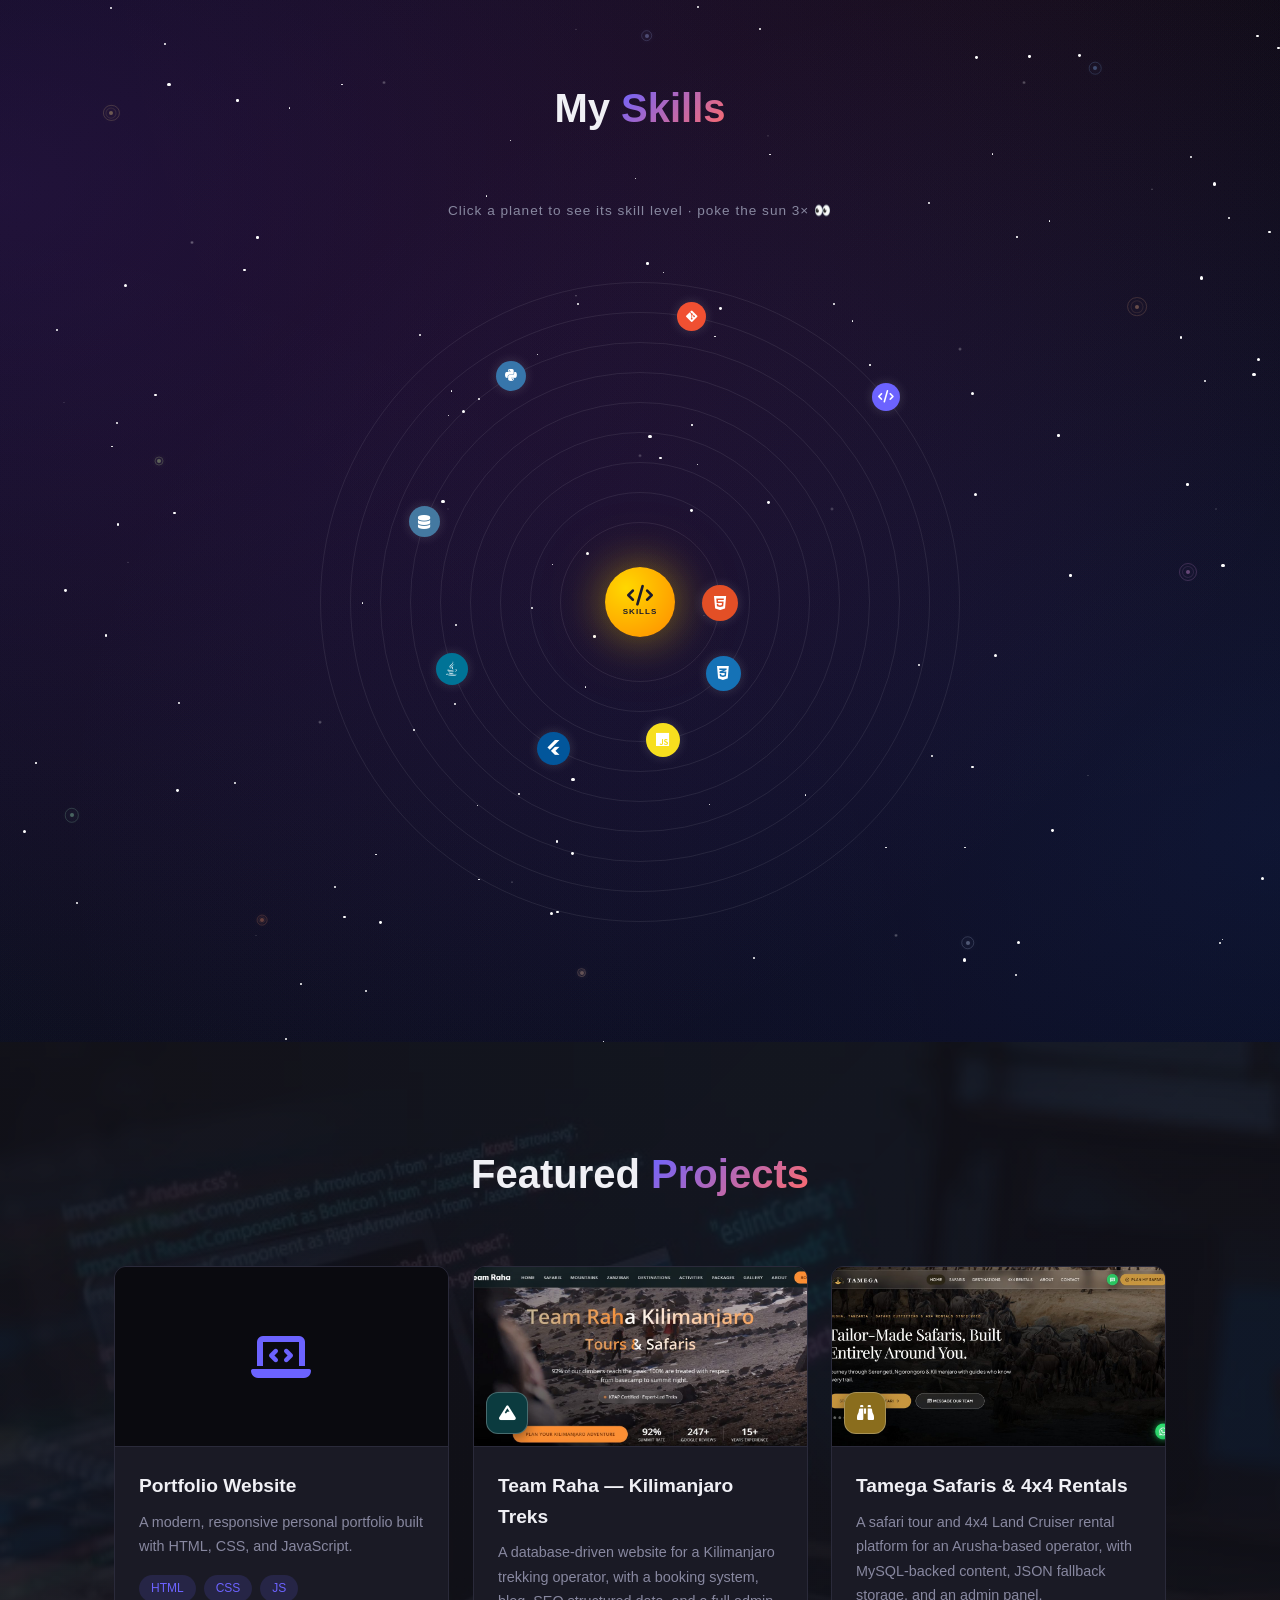
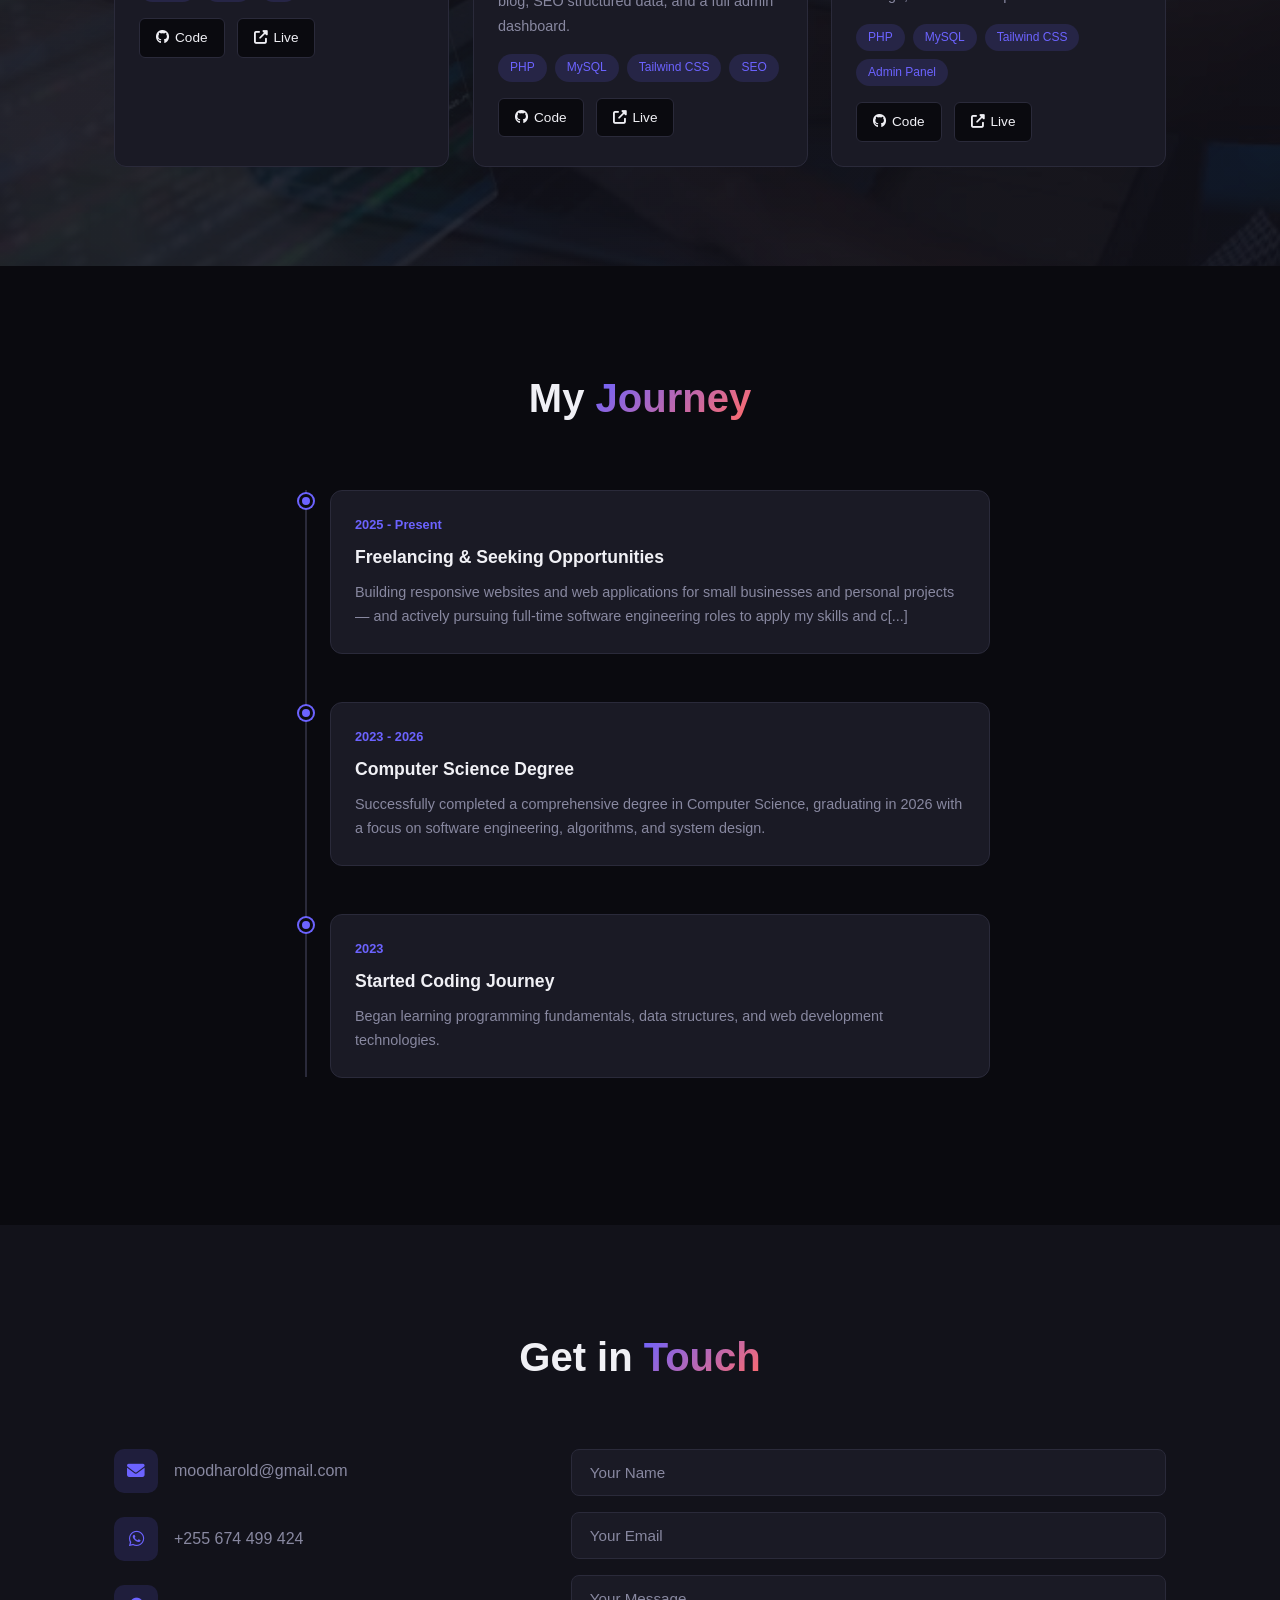
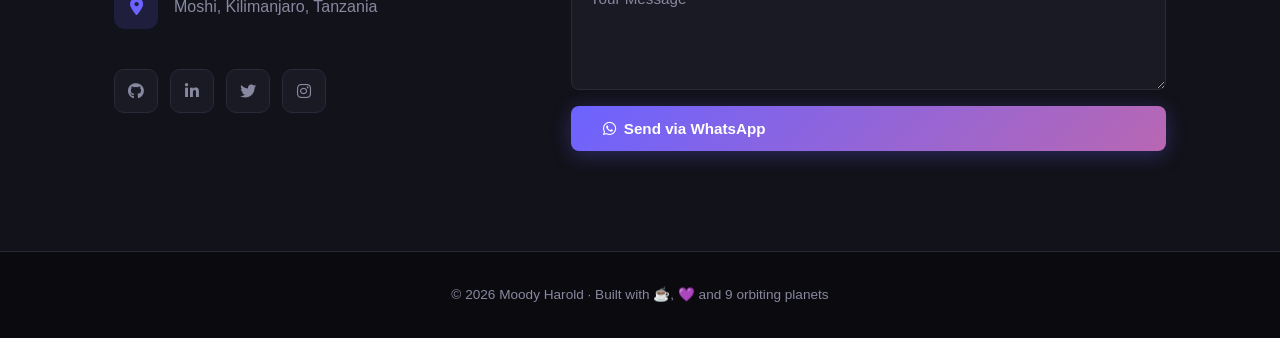
==== commit 3ad2682c: "Set Team Raha live button to the correct website URL" ====
--- a/index.html
+++ b/index.html
@@ -173,7 +173,7 @@
             </div>
             <div class="project-links">
               <a href="#" class="btn-small ongoing-link"><i class="fab fa-github"></i> Code</a>
-              <a href="https://www.teamrahakilimanjaro.com" target="_blank" rel="noopener noreferrer" class="btn-small ongoing-link"><i class="fas fa-external-link-alt"></i> www.teamrahakilimanjaro.com Live</a>
+              <a href="https://teamrahakilimanjaro.com" target="_blank" rel="noopener noreferrer" class="btn-small ongoing-link"><i class="fas fa-external-link-alt"></i> Live</a>
             </div>
           </div>
         </div>
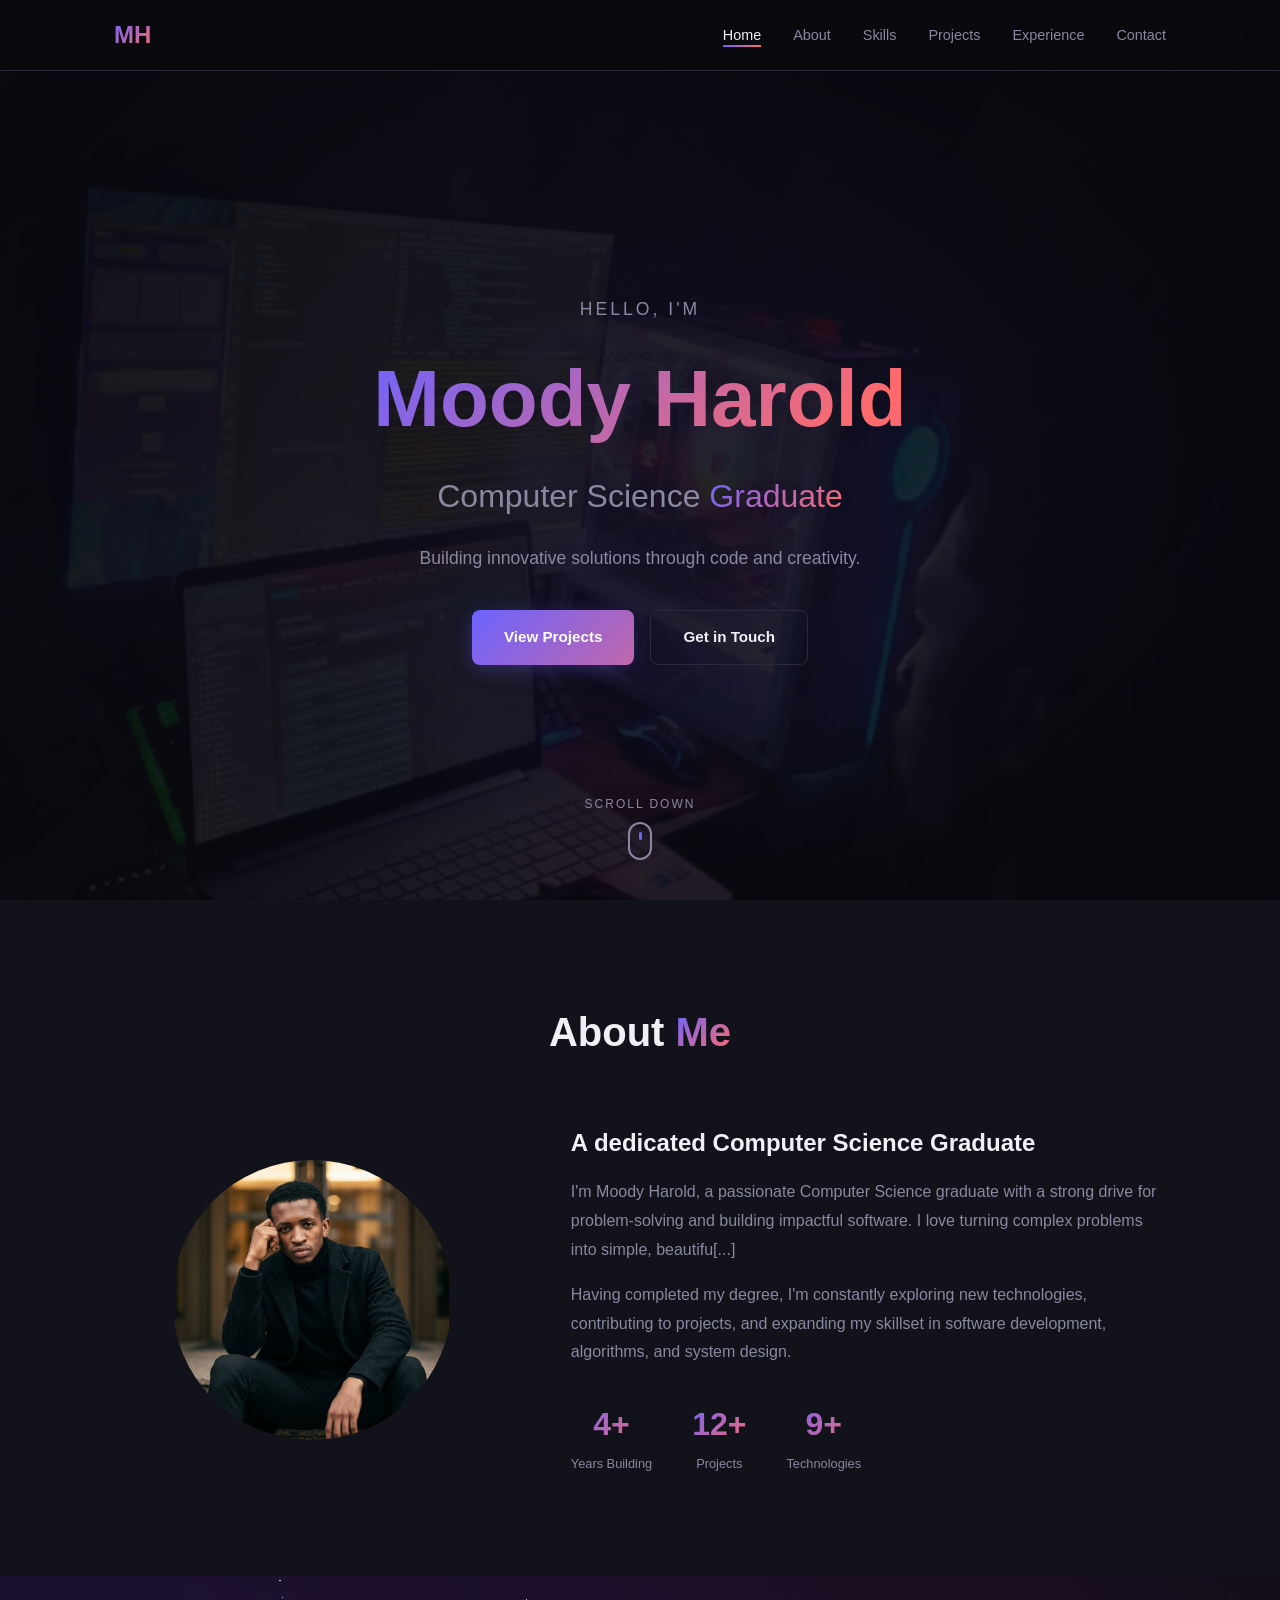
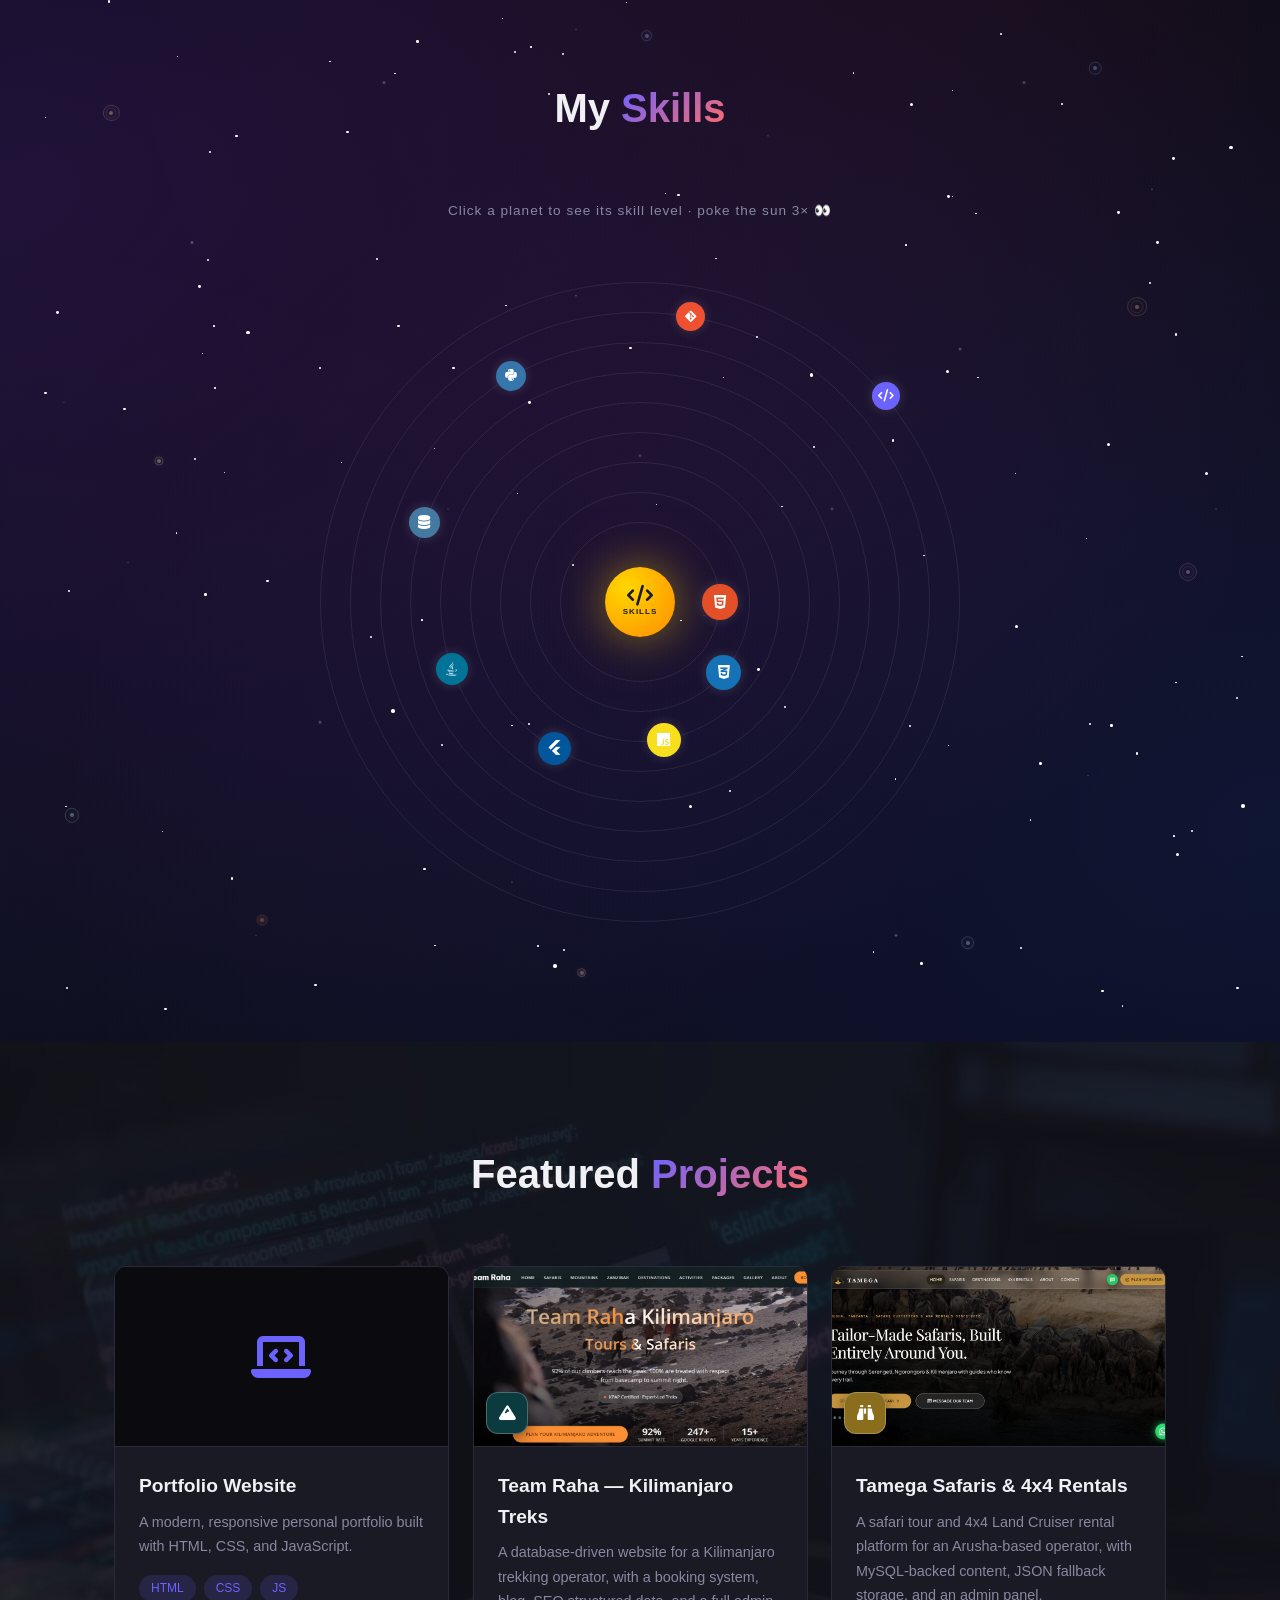
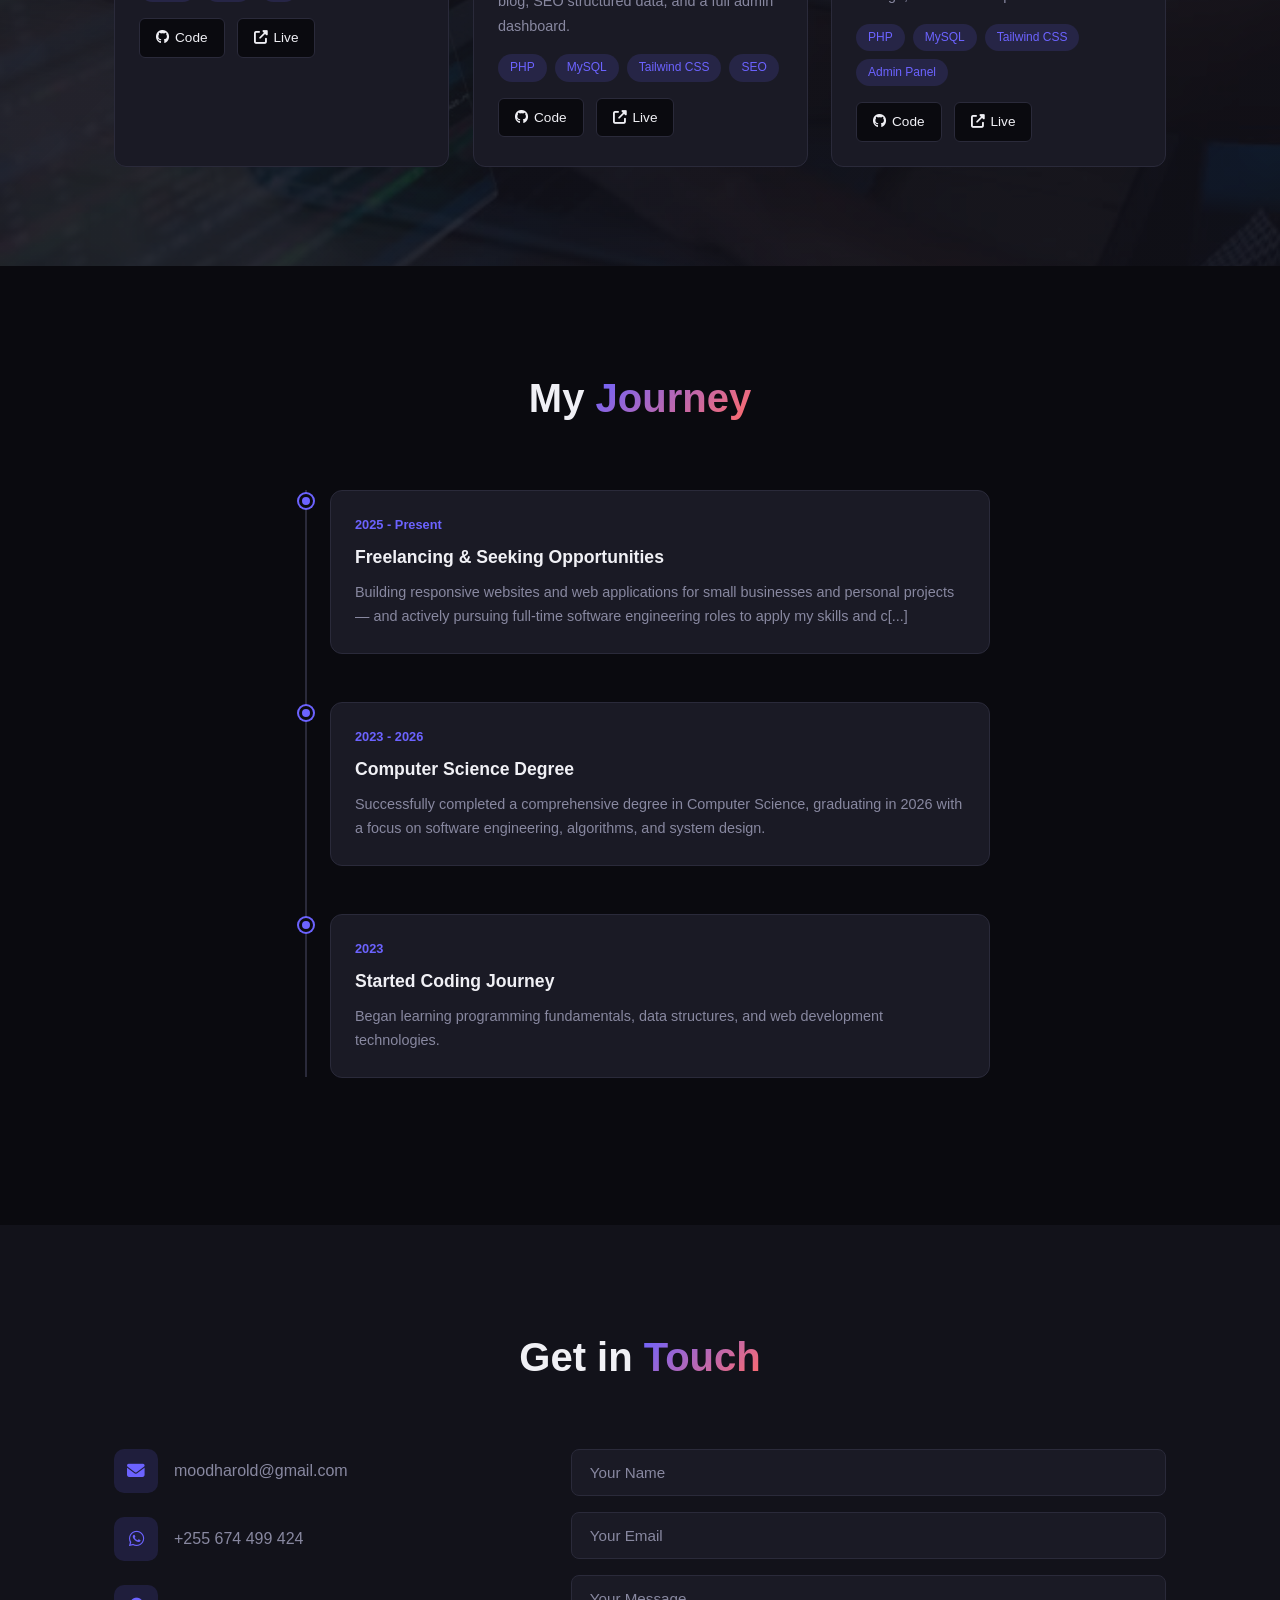
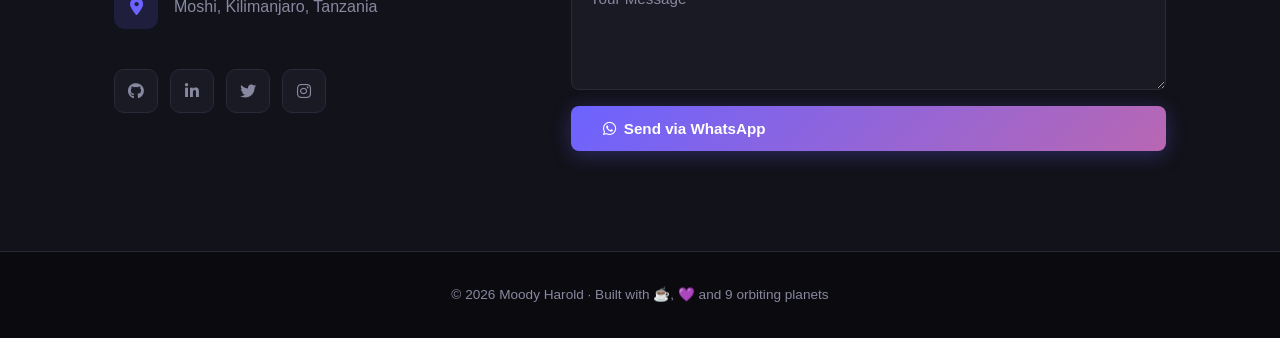
==== commit 1e9e8688: "Use www.teamrahakilimanjaro.com for Team Raha Live button and display text 'Live' only" ====
--- a/index.html
+++ b/index.html
@@ -173,7 +173,7 @@
             </div>
             <div class="project-links">
               <a href="#" class="btn-small ongoing-link"><i class="fab fa-github"></i> Code</a>
-              <a href="https://teamrahakilimanjaro.com" target="_blank" rel="noopener noreferrer" class="btn-small ongoing-link"><i class="fas fa-external-link-alt"></i> Live</a>
+              <a href="https://www.teamrahakilimanjaro.com" target="_blank" rel="noopener noreferrer" class="btn-small ongoing-link"><i class="fas fa-external-link-alt"></i> Live</a>
             </div>
           </div>
         </div>
